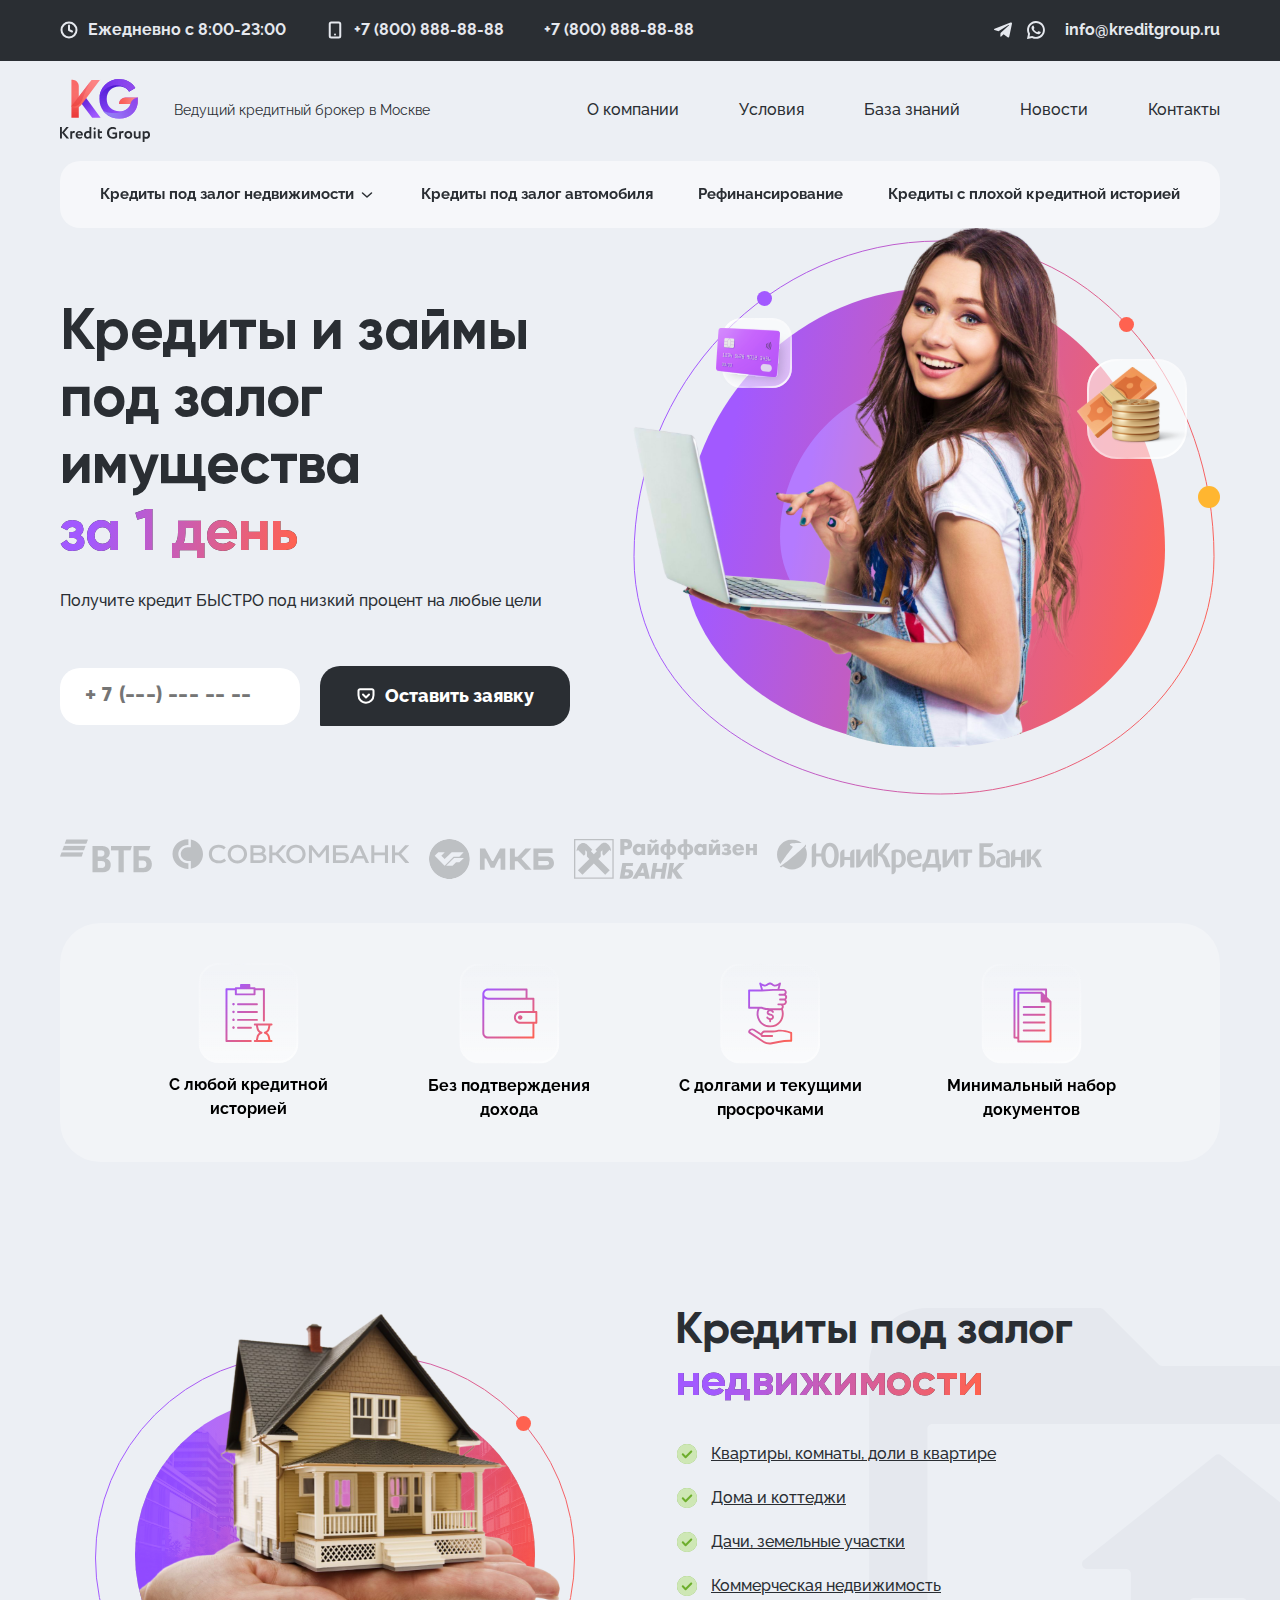
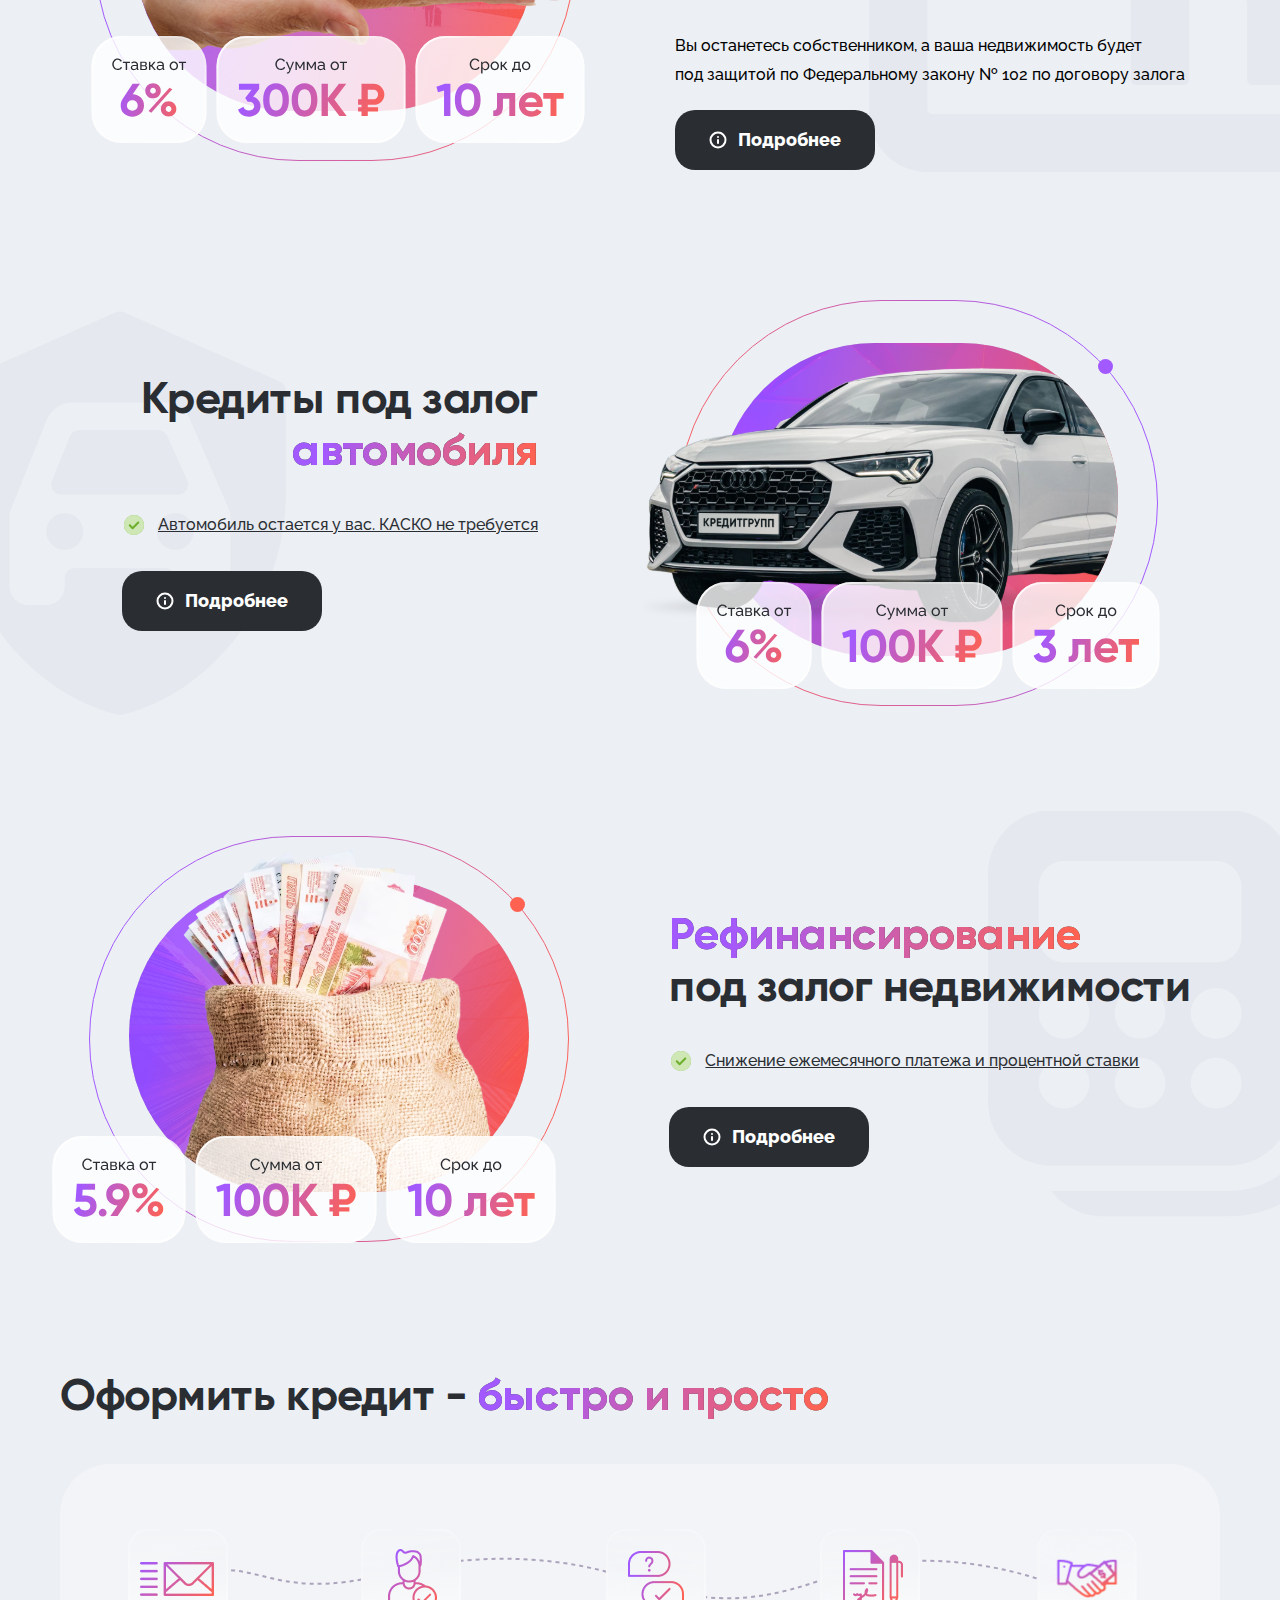
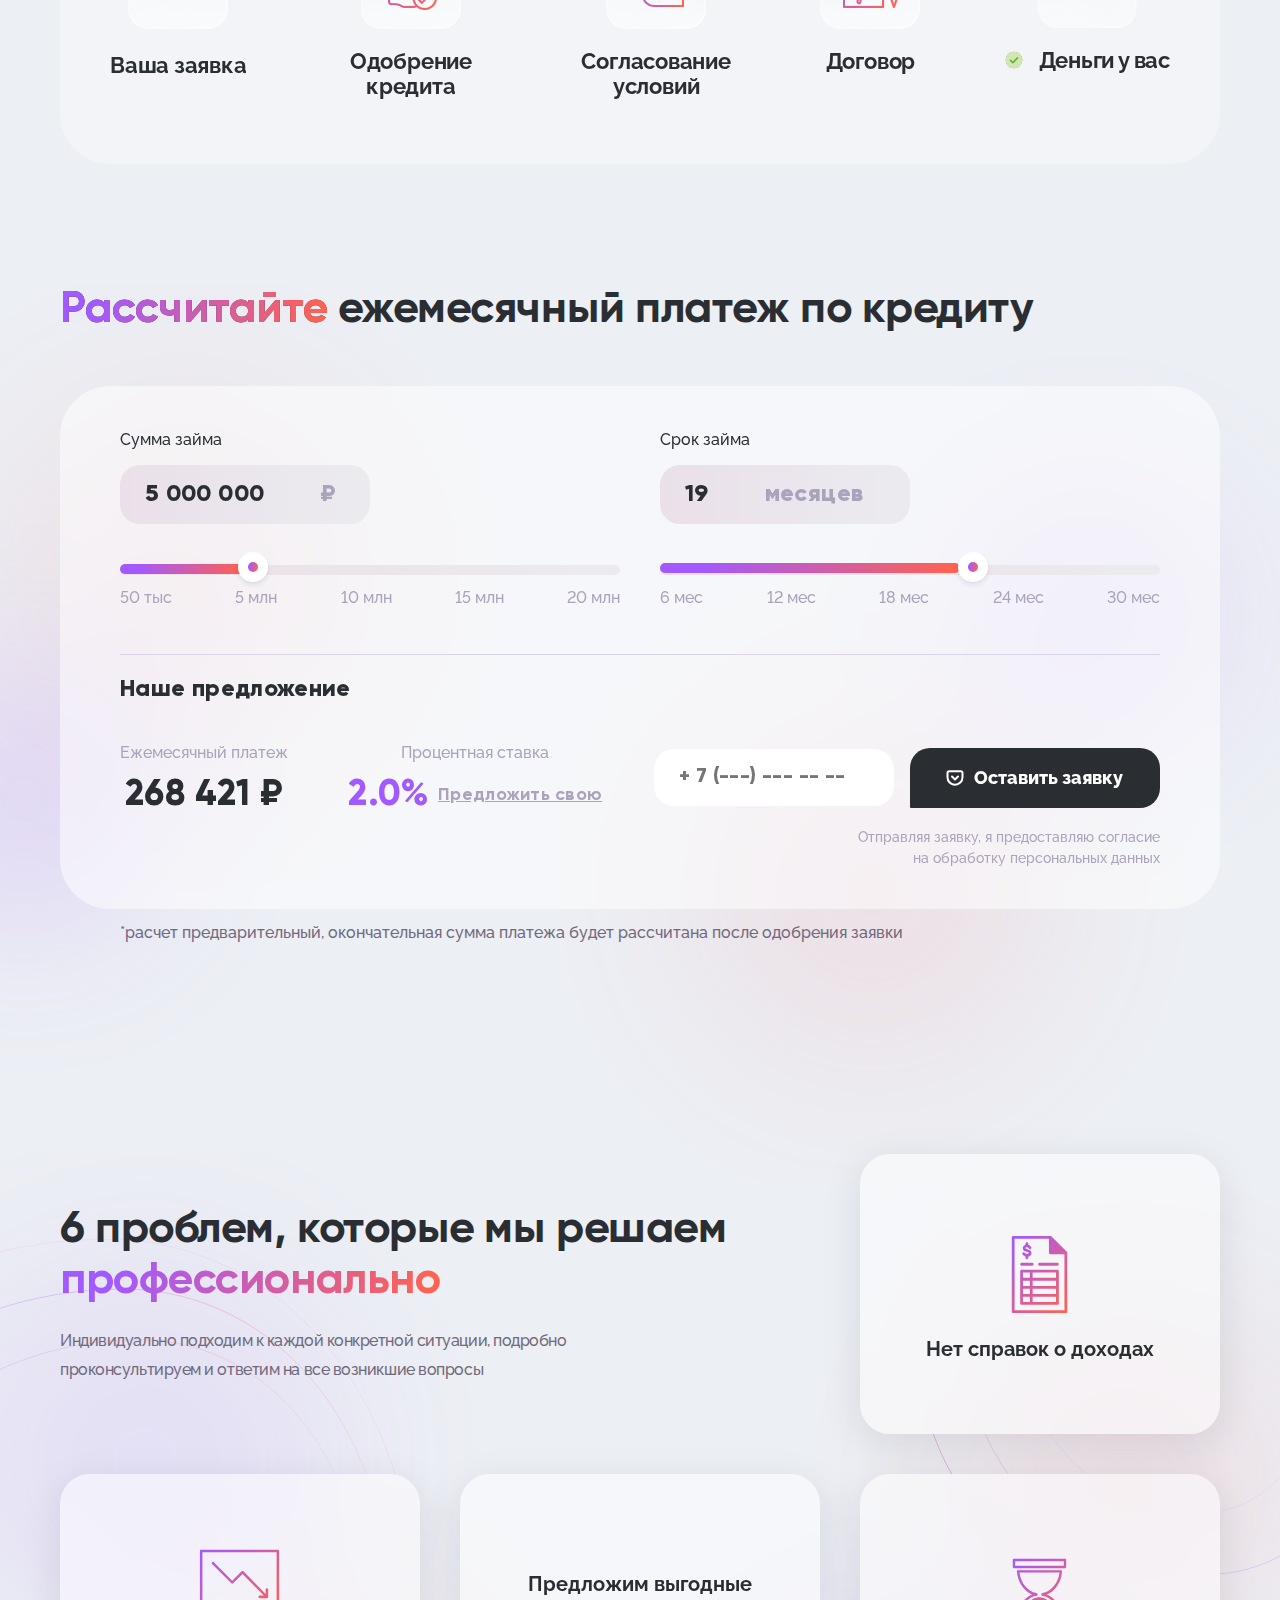
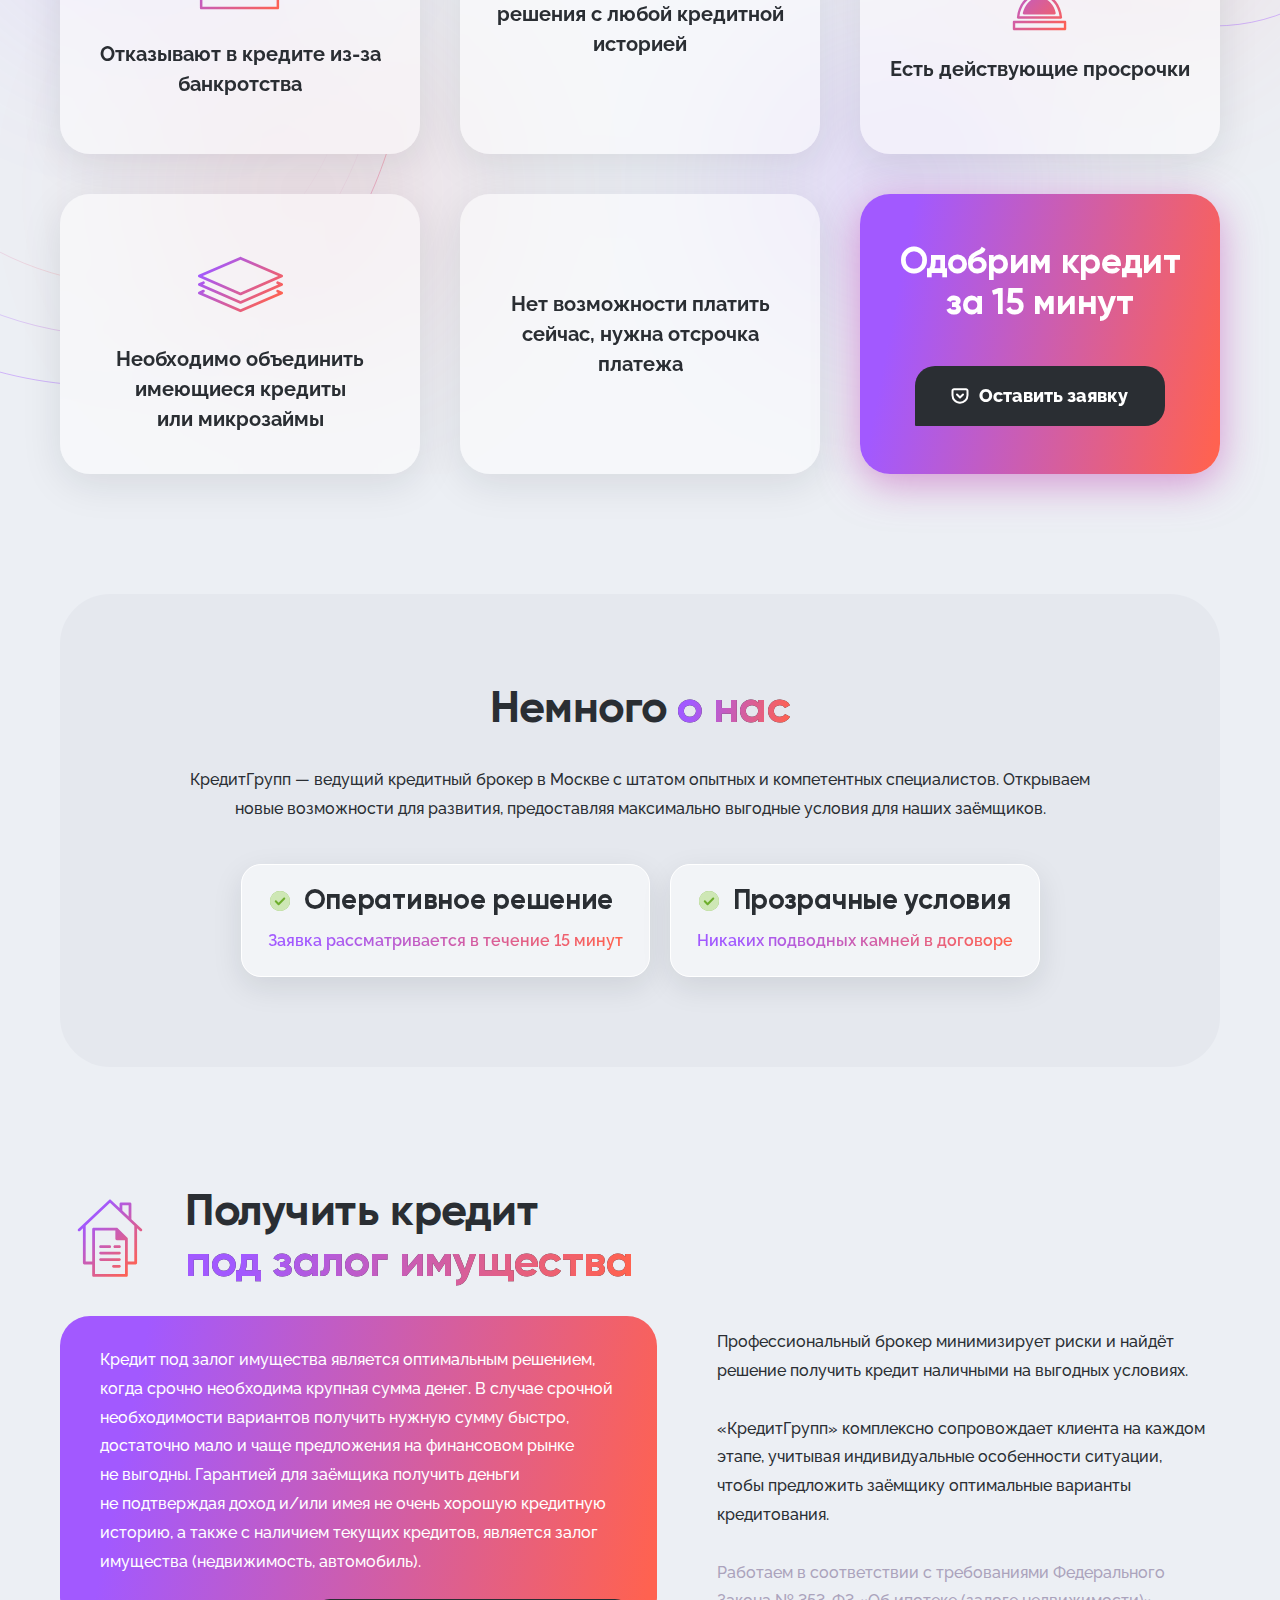
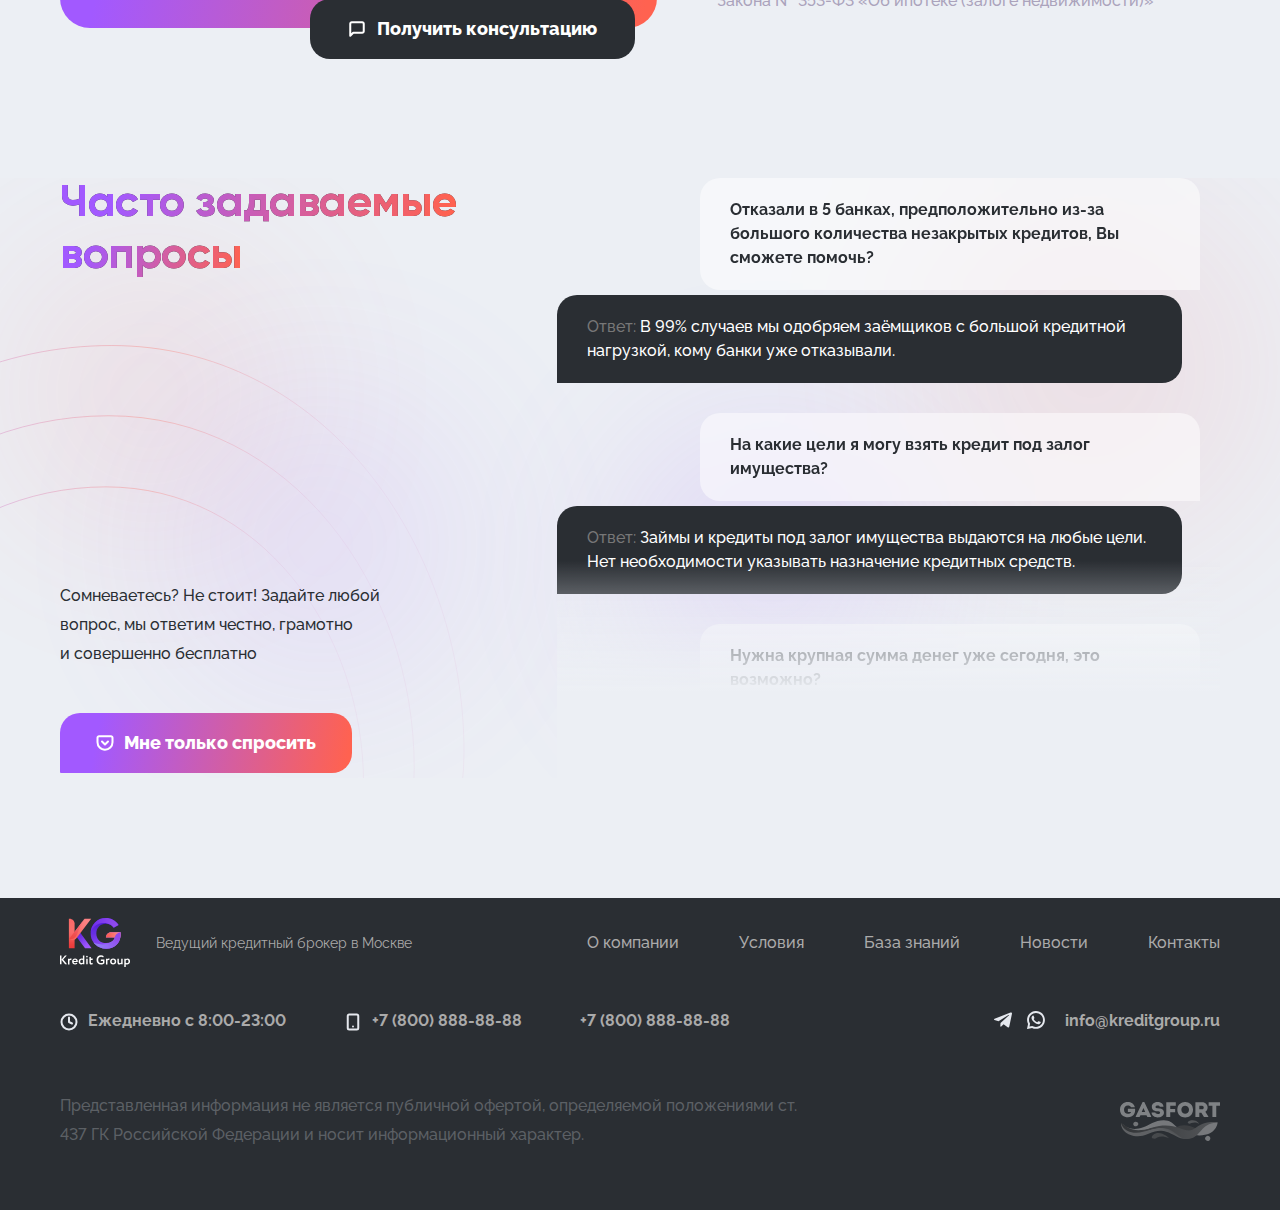
==== index.html @ b123ec19 "Initial commit" ====
<!DOCTYPE html>
<html lang="en">
  <head>
    <meta charset="UTF-8" />

    <meta name="viewport" content="width=device-width, initial-scale=1.0" />
    <link href="https://fonts.googleapis.com/css2?family=Manrope:wght@500&family=Raleway:ital,wght@0,300;0,400;0,500;0,600;0,700;0,800;0,900;1,200;1,300;1,400;1,500;1,600;1,700;1,800;1,900&display=swap" rel="stylesheet">

    <script
      src="https://maxcdn.bootstrapcdn.com/bootstrap/3.3.6/js/bootstrap.min.js"
      defer
    ></script>

    <script
      src="https://code.jquery.com/jquery-2.2.0.min.js"
      type="text/javascript"
      defer
    ></script>
    <script
      src="https://cdnjs.cloudflare.com/ajax/libs/slick-carousel/1.6.0/slick.js"
      defer
    ></script>
    <link rel="stylesheet" href="./css/slider_partners/slider_partners.css" />
    <script src="js/slider_partners.js" defer></script>
    <link rel="stylesheet" href="css/pop-up/pop-up.css" />
    <link rel="stylesheet" href="font/stylesheet.css" />
    <link rel="stylesheet" href="css/main.css" />
    <link rel="stylesheet" href="css/menu_mobile/menu.css" />
    <link rel="stylesheet" href="css/adaptiv.css" />

    <title>Title</title>
  </head>
  <body>
    <div class="popup">
      <div class="popup__content">
        <div class="popup__body">
          <img
            id="popup__close"
            class="popup__close"
            src="img/pop-up/tag-cross.svg"
            alt=""
          />

          <div class="popup_info">
            <div class="img-container">
              <img src="img/pop-up/manager.svg" alt="" />
            </div>
            <div class="title">
              <h1>Оставьте заявку</h1>
              <p>и наш специалист свяжется с вами</p>
            </div>
            <form action="">
              <input placeholder="Ваше имя" type="text" />
              <input placeholder="Номер телефона или E-mail" type="text" />
              <div class="btn-container confirm">
                <img src="../refinancing/img/request/pocket.svg" alt="" />
                <span>Оставить заявку</span>
              </div>
              <p>
                Отправляя заявку, я предоставляю согласие<br />
                на обработку персональных данных
              </p>
            </form>
          </div>
          <div class="popup_info confirm_popup hidden">
            <div class="img-container">
              <img src="img/pop-up/confirm2.svg" alt="" />
            </div>
            <div class="title">
              <h1>Спасибо за заявку</h1>
              <p>
                Наш специалист свяжется с вами<br />
                в ближайшее время
              </p>
            </div>
            <div id="popup__close2" class="btn-container">
              <span>На главную</span>
            </div>
          </div>
        </div>
      </div>
    </div>

    <div class="bg_sec_1">
      <header class="header">
        <div class="header_contacts">
          <div class="container">
            <div class="wrapper">
              <div class="info_left">
                <div class="item">
                  <img src="img/clock.svg" alt="" />
                  <span>Ежедневно с 8:00-23:00</span>
                </div>
                <div class="item">
                  <img src="img/smartphone.svg" alt="" />
                  <span>+7 (800) 888-88-88</span>
                </div>
                <div class="item">
                  <span>+7 (800) 888-88-88</span>
                </div>
              </div>
              <div class="info_right">
                <div class="links">
                  <img src="img/telegram_logo.svg" alt="" />
                  <img src="img/whatsapp_logo.svg" alt="" />
                </div>
                <span>info@kreditgroup.ru</span>
              </div>
            </div>
          </div>
        </div>
        <div class="main_menu">
          <div class="container">
            <div class="wrapper">
              <div class="info">
                <img src="img/kredit-group_logo.svg" alt="" />
                <span>Ведущий кредитный брокер в Москве</span>
              </div>
              <div class="links">
                <a href="" class="link">О компании</a>
                <a href="" class="link">Условия</a>
                <a href="" class="link">База знаний</a>
                <a href="" class="link">Новости</a>
                <a href="" class="link">Контакты</a>
              </div>
            </div>
          </div>
        </div>
        <div class="secondary_menu">
          <div class="container">
            <div class="wrapper">
              <div class="dropdown">
                <div class="wrapp_item">
                  <div onclick="Dropdown()" class="item dropbtn">
                    Кредиты под залог недвижимости
                  </div>
                  <img src="img/chevron-down.svg" alt="" />
                </div>
                <a href="#" class="item dropbtn"></a>
                <div id="myDropdown" class="dropdown-content drop">
                  <a href="" class="item">Кредиты под залог автомобиля</a>
                  <a href="" class="item">Рефинансирование</a>
                  <a href="" class="item"
                    >Кредиты с плохой кредитной историей</a
                  >
                  <a href="" class="item"
                    >Кредиты под залог земельного участка</a
                  >
                  <a href="" class="item">Кредиты под залог дома, коттеджа</a>
                  <a href="" class="item">Кредиты под залог дачи</a>
                  <a href="" class="item"
                    >Кредиты под залог коммерческой недвижемости</a
                  >
                </div>
              </div>
              <a href="" class="item">Кредиты под залог автомобиля</a>
              <a href="" class="item">Рефинансирование</a>
              <a href="" class="item">Кредиты с плохой кредитной историей</a>
            </div>
          </div>
        </div>
      </header>
      <div class="adaptiv_header">
        <div class="container">
          <div id="myNav" class="overlay">
            <div class="overlay-content">
              <div class="container">
                <div class="top">
                  <div class="wrapper">
                    <img src="img/logo_adaptiv_header.svg" alt="" />
                    <span>Ведущий кредитный брокер в Москве</span>
                  </div>
                  <img
                    onclick="closeNav()"
                    src="img/pop-up/tag-cross.svg"
                    alt=""
                  />
                </div>

                <div class="links">
                  <a href="#" class="link">О компании</a>
                  <a href="#" class="link">Условия</a>
                  <a href="#" class="link">База знаний</a>
                  <a href="#" class="link">Новости</a>
                  <a href="#" class="link">Контакты</a>
                </div>
                <div class="line"></div>
                <div class="secondary_menu">
                  <div class="container">
                    <div class="wrapper">
                      <div class="dropdown">
                        <div class="wrapp_item">
                          <div onclick="drop_adaptiv()" class="item dropbtn">
                            Кредиты под залог недвижимости
                          </div>
                          <img src="img/chevron-down.svg" alt="" />
                        </div>
                        <a href="#" class="item dropbtn"></a>
                        <div
                          id="myDropdown"
                          class="dropdown-content drop_adaptiv"
                        >
                          <a href="" class="item"
                            >Кредиты под залог автомобиля</a
                          >
                          <a href="" class="item">Рефинансирование</a>
                          <a href="" class="item"
                            >Кредиты с плохой кредитной историей</a
                          >
                          <a href="" class="item"
                            >Кредиты под залог земельного участка</a
                          >
                          <a href="" class="item"
                            >Кредиты под залог дома, коттеджа</a
                          >
                          <a href="" class="item">Кредиты под залог дачи</a>
                          <a href="" class="item"
                            >Кредиты под залог коммерческой недвижемости</a
                          >
                        </div>
                      </div>
                      <a href="" class="item">Кредиты под залог автомобиля</a>
                      <a href="" class="item">Рефинансирование</a>
                      <a href="" class="item"
                        >Кредиты с плохой кредитной историей</a
                      >
                    </div>
                  </div>
                </div>
                <div class="bottom">
                  <div class="item">
                    <img src="img/header_adaptiv/clock.svg" alt="" />
                    <span>Ежедневно с 8:00-23:00</span>
                  </div>
                  <div class="item">
                    <img src="img/header_adaptiv/smartphone.svg" alt="" />
                    <span>+7 (800) 888-88-88</span>
                  </div>
                  <div class="item item_phone">
                    <span>+7 (800) 888-88-88</span>
                  </div>
                  <div class="item">
                    <img src="img/header_adaptiv/telegram_logo.svg" alt="" />
                    <img src="img/header_adaptiv/whatsapp_logo.svg" alt="" />
                    <p>info@kreditgroup.ru</p>
                  </div>
                </div>
              </div>
            </div>
          </div>

          <div class="open_menu">
            <div class="wrapper">
              <img src="img/logo_adaptiv_header.svg" alt="" />
              <span>Ведущий кредитный брокер в Москве</span>
            </div>
            <img onclick="openNav()" src="img/header_adaptiv/menu.svg" alt="" />
          </div>
        </div>
      </div>
      <section class="section_1">
        <div class="container">
          <div class="wrapper">
            <div class="info">
              <h1 class="title">
                Кредиты и займы <br />
                под залог имущества <br />
                <span>за 1 день</span>
              </h1>
              <p>Получите кредит БЫСТРО под низкий процент на любые цели</p>
              <div class="form">
                <form action="">
                  <input
                    class="number_input phoneInput"
                    id="number_input"
                    placeholder="+ 7 (---) --- -- --"
                    type="text"
                  />
                </form>
                <div class="btn popup-trigger">
                  <img src="img/pocket.svg" alt="" />
                  <span>Оставить заявку</span>
                </div>
              </div>
            </div>
            <div class="img">
              <img src="img/image.svg" alt="" />
              <!--            <img src="img/caption.svg" alt="" class="caption" />-->
            </div>
          </div>
          <!--<div class="logos">
            <img src="img/icon_partner/1.png" alt="" />
            <img src="img/icon_partner/Sovcombank_logo.svg" alt="" />
            <img src="img/icon_partner/MKB_logo.svg" alt="" />
            <img src="img/icon_partner/Raiffeisen_Bank_logo.svg" alt="" />
            <img src="img/icon_partner/YuniCredit_logo.svg" alt="" />
          </div>-->
          <div class="slider_adaptiv_partners">
            <section class="customer-logos slider slider_adaptiv_partners">
              <div class="slide">
                <img src="img/icon_partner/1.png" alt="" />
              </div>
              <div class="slide">
                <img src="img/icon_partner/Sovcombank_logo.svg" alt="" />
              </div>
              <div class="slide">
                <img src="img/icon_partner/MKB_logo.svg" alt="" />
              </div>
              <div class="slide">
                <img src="img/icon_partner/Raiffeisen_Bank_logo.svg" alt="" />
              </div>
              <div class="slide">
                <img src="img/icon_partner/YuniCredit_logo.svg" alt="" />
              </div>
            </section>
          </div>

          <div class="benefits">
            <div class="item">
              <img src="img/history.svg" alt="" />
              <span>С любой кредитной историей</span>
            </div>
            <div class="item">
              <img src="img/wallet.svg" alt="" />
              <span>Без подтверждения дохода</span>
            </div>
            <div class="item">
              <img src="img/loan.svg" alt="" />
              <span>С долгами и текущими просрочками</span>
            </div>
            <div class="item">
              <img src="img/docs.svg" alt="" />
              <span>Минимальный набор документов</span>
            </div>
          </div>
        </div>
      </section>
    </div>
    <section class="section_2">
      <div class="container">
        <div class="item">
          <h2 class="sub_title sub_hidden">
            Кредиты под залог <br />
            <span>недвижимости</span>
          </h2>
          <img src="img/credit/image.svg" alt="" />
          <div class="info">
            <h2 class="sub_title">
              Кредиты под залог <br />
              <span>недвижимости</span>
            </h2>
            <div class="spisok">
              <div class="item_spisok">
                <img src="img/check.svg" alt="" />
                <span>Квартиры, комнаты, доли в квартире</span>
              </div>
              <div class="item_spisok">
                <img src="img/check.svg" alt="" />
                <span>Дома и коттеджи</span>
              </div>
              <div class="item_spisok">
                <img src="img/check.svg" alt="" />
                <span>Дачи, земельные участки</span>
              </div>
              <div class="item_spisok">
                <img src="img/check.svg" alt="" />
                <span>Коммерческая недвижимость</span>
              </div>
            </div>
            <p>
              Вы останетесь собственником, а ваша недвижимость будет <br />
              под защитой по Федеральному закону № 102 по договору залога
            </p>
            <div class="btn-default">
              <img src="img/info.svg" alt="" />
              <span>Подробнее</span>
            </div>
            <img
              class="benefits_cards"
              src="img/credit/benefits_cards.svg"
              alt=""
            />
          </div>
        </div>
        <div class="item item_right">
          <div class="info">
            <h2 class="sub_title ta-end">
              Кредиты под залог <br />
              <span>автомобиля</span>
            </h2>
            <div class="spisok">
              <div class="item_spisok">
                <img src="img/check.svg" alt="" />
                <span>Автомобиль остается у вас. КАСКО не требуется</span>
              </div>
            </div>
            <div class="btn-default">
              <img src="img/info.svg" alt="" />
              <span>Подробнее</span>
            </div>
            <img
              class="benefits_cards_1"
              src="img/credit/benefits_cards_1.svg"
              alt=""
            />
            <img class="mdi_shield-car" src="img/mdi_shield-car.svg" alt="" />
          </div>
          <img src="img/credit/image_1.svg" alt="" />
          <h2 class="sub_title sub_hidden ta-end">
            Кредиты под залог <br />
            <span>автомобиля</span>
          </h2>
        </div>
        <div class="item">
          <h2 class="sub_title sub_hidden">
            <span>Рефинансирование</span> <br />под залог недвижимости
          </h2>
          <img src="img/credit/image_2.svg" alt="" />
          <div class="info">
            <h2 class="sub_title">
              <span>Рефинансирование</span> <br />под залог недвижимости
            </h2>
            <div class="spisok">
              <div class="item_spisok">
                <img src="img/check.svg" alt="" />
                <span>Снижение ежемесячного платежа и процентной ставки</span>
              </div>
            </div>
            <div class="btn-default">
              <img src="img/info.svg" alt="" />
              <span>Подробнее</span>
            </div>
            <img
              class="benefits_1"
              src="img/credit/benefits_cards_2.svg"
              alt=""
            />
            <img
              class="folder_house_2"
              src="img/fluent_calculator-multiple-20-filled.svg"
              alt=""
            />
          </div>
        </div>
      </div>
    </section>
    <section class="section_3">
      <div class="container">
        <h2 class="sub_title">
          Оформить кредит -<span> быстро и просто</span>
        </h2>
        <div class="steps">
          <div class="item">
            <div class="img">
              <img src="img/steps/mail.png" alt="" />
            </div>
            <span>Ваша заявка</span>
          </div>
          <div class="item">
            <img src="img/steps/person.png" alt="" />
            <span>Одобрение кредита</span>
          </div>
          <div class="item">
            <img src="img/steps/confirm.png" alt="" />
            <span>Согласование условий</span>
          </div>
          <div class="item">
            <img src="img/steps/treaty.png" alt="" />
            <span>Договор</span>
          </div>
          <div class="item">
            <img src="img/steps/ok.png" alt="" />
            <div class="info">
              <img src="img/check.svg" alt="" />
              <span>Деньги у вас</span>
            </div>
          </div>
          <img class="line" src="img/Line%201.svg" />
        </div>
      </div>
    </section>
    <section class="section_4 mar_b">
      <div class="container">
        <h2 class="sub_title">
          <span>Рассчитайте</span> ежемесячный платеж по кредиту
        </h2>
        <div class="calculator">
          <div class="wrapper_items">
            <div class="item">
              <div class="summ">
                <span> Сумма займа </span>
                <div class="summ_box">
                  <span class="value_calck_price">5 000 000</span>
                  <p>₽</p>
                </div>
              </div>
              <div class="wrapper">

                  <input
                    onchange="inputPrice()"
                    list="range_list"
                    type="range"
                    min="0"
                    max="100"
                    value="25"
                    class="slider_2"
                  />
                  <div class="input-line"></div>

                <datalist id="range_list">
                  <option>50 тыс</option>
                  <option class="option_hide">5 млн</option>
                  <option class="option_hide">10 млн</option>
                  <option class="option_hide">15 млн</option>
                  <option>20 млн</option>
                </datalist>

                <div class="progress"></div>
              </div>
            </div>
            <div class="item">
              <div class="summ">
                <span> Срок займа </span>
                <div class="summ_box">
                  <span class="value_calk_srok">19</span>
                  <p>месяцев</p>
                </div>
              </div>
              <div class="wrapper_1">
                <input
                  onchange="inputSrok()"
                  list="range_list_1"
                  type="range"
                  min="0"
                  max="30"
                  value="19"
                  class="slider_1"
                />
                <div class="input-line"></div>
                <datalist id="range_list_1">
                  <option>6 мес</option>
                  <option class="option_hide">12 мес</option>
                  <option class="option_hide">18 мес</option>
                  <option class="option_hide">24 мес</option>
                  <option>30 мес</option>
                </datalist>
                <div class="progress_1"></div>
              </div>
            </div>
          </div>
          <div class="line"></div>
          <div class="predlojeniya">
            <h3>Наше предложение</h3>
            <div class="wrapper">
              <div class="info">
                <div class="item">
                  <span>Ежемесячный платеж</span>
                  <div class="price">268 421 ₽</div>
                </div>
                <div class="item">
                  <span>Процентная ставка</span>
                  <div class="proz">
                    <span contenteditable="true">2.0%</span>
                    <a href="">Предложить свою</a>
                  </div>
                </div>
              </div>
              <div class="item">
                <form action="">
                  <input
                    class="number_input phoneInput"
                    id="number_input"
                    placeholder="+ 7 (---) --- -- --"
                    type="text"
                  />
                </form>
                <div class="btn popup-trigger">
                  <img src="img/pocket.svg" alt="" />
                  <span>Оставить заявку</span>
                </div>
              </div>
            </div>

            <div class="soglasie">
              <div>
                Отправляя заявку, я предоставляю согласие на обработку
                персональных данных
              </div>
            </div>
          </div>
        </div>
        <div class="predvaritel">
          <span>
            *расчет предварительный, окончательная сумма платежа будет
            рассчитана после одобрения заявки
          </span>
        </div>
      </div>
    </section>
    <section class="fin-support margin_top">
      <div class="container">
        <div class="content">
          <div class="header">
            <h2 class="sub_title">
              6 проблем, которые мы решаем <br />
              <span>профессионально</span>
            </h2>
            <p>
              Индивидуально подходим к каждой конкретной ситуации, подробно
              проконсультируем и ответим на все возникшие вопросы
            </p>
          </div>
          <div class="item">
            <img src="./img/6_problems/salary2.svg" alt="" />
            <p>Нет справок о доходах</p>
          </div>
          <div class="item">
            <img src="./img/6_problems/bankrupt2.svg" alt="" />
            <p>Отказывают в кредите из-за банкротства</p>
          </div>
          <div class="item">
            <p>Предложим выгодные решения с любой кредитной историей</p>
          </div>
          <div class="item">
            <img src="./img/6_problems/time2.svg" alt="" />
            <p>Есть действующие просрочки</p>
          </div>
          <div class="item">
            <img src="./img/6_problems/layers2.svg" alt="" />
            <p>Необходимо объединить имеющиеся кредиты или микрозаймы</p>
          </div>
          <div class="item">
            <p>Нет возможности платить сейчас, нужна отсрочка платежа</p>
          </div>

          <div class="item last">
            <p>Одобрим кредит за 15 минут</p>
            <div class="btn">
              <img src="img/pocket.svg" alt="" />
              <span>Оставить заявку</span>
            </div>
          </div>
        </div>
      </div>
    </section>
    <section class="section_6">
      <div class="container">
        <div class="about_us">
          <h2 class="sub_title">Немного <span> о нас</span></h2>
          <div class="text">
            <p>
              КредитГрупп — ведущий кредитный брокер в Москве с штатом опытных
              и компетентных специалистов. Открываем новые возможности
              для развития, предоставляя максимально выгодные условия для наших
              заёмщиков.
            </p>
          </div>
          <div class="items">
            <div class="item">
              <div class="top">
                <img src="img/check.svg" alt="" />
                <span>Оперативное решение</span>
              </div>
              <p>Заявка рассматривается в течение 15 минут</p>
            </div>
            <div class="item">
              <div class="top">
                <img src="img/check.svg" alt="" />
                <span>Прозрачные условия</span>
              </div>
              <p>Никаких подводных камней в договоре</p>
            </div>
          </div>
        </div>
      </div>
    </section>
    <section class="section_7">
      <div class="container">
        <div class="item">
          <div class="top">
            <img src="img/mortgage2.svg" alt="" />
            <h2 class="sub_title">
              Получить кредит <br />
              <span> под залог имущества</span>
            </h2>
          </div>
          <div class="wrapper">
            <div class="left">
              <p>
                Кредит под залог имущества является оптимальным решением, когда
                срочно необходима крупная сумма денег. В случае срочной
                необходимости вариантов получить нужную сумму быстро, достаточно
                мало и чаще предложения на финансовом рынке не выгодны.
                Гарантией для заёмщика получить деньги не подтверждая доход
                и/или имея не очень хорошую кредитную историю, а также
                с наличием текущих кредитов, является залог имущества
                (недвижимость, автомобиль).
              </p>
              <div class="btn-default">
                <img src="img/message-square.svg" alt="" />
                <span>Получить консультацию</span>
              </div>
            </div>
            <div class="right">
              <p>
                Профессиональный брокер минимизирует риски и найдёт решение
                получить кредит наличными на выгодных условиях.
                <br />
                <br />
                «КредитГрупп» комплексно сопровождает клиента на каждом этапе,
                учитывая индивидуальные особенности ситуации, чтобы предложить
                заёмщику оптимальные варианты кредитования.
                <br />
                <br />
                <span>
                  Работаем в соответствии с требованиями Федерального Закона
                  № 353-Ф3 «Об ипотеке (залоге недвижимости)»
                </span>
              </p>
            </div>
          </div>
        </div>
      </div>
    </section>
    <section class="section_8">
      <div class="container">
        <div class="item">
          <div class="left">
            <h2 class="sub_title">
              <span>Часто задаваемые</span>
              <br />
              <span>вопросы</span>
            </h2>
            <p>
              Сомневаетесь? Не стоит! Задайте любой вопрос, мы ответим честно,
              грамотно и совершенно бесплатно
            </p>
            <div class="btn">
              <img src="img/pocket.svg" alt="" />
              <span>Мне только спросить</span>
            </div>
          </div>
          <div class="right">
            <div class="shadow"></div>

            <div class="messages">
              <div class="wrapper">
                <p class="you">
                  Отказали в 5 банках, предположительно из-за большого
                  количества незакрытых кредитов, Вы сможете помочь?
                </p>
                <p class="me">
                  <span>Ответ:</span> В 99% случаев мы одобряем заёмщиков
                  с большой кредитной нагрузкой, кому банки уже отказывали.
                </p>
              </div>
              <div class="wrapper">
                <p class="you">
                  На какие цели я могу взять кредит под залог имущества?
                </p>
                <p class="me">
                  <span>Ответ:</span> Займы и кредиты под залог имущества
                  выдаются на любые цели. Нет необходимости указывать назначение
                  кредитных средств.
                </p>
              </div>
              <div class="wrapper">
                <p class="you">
                  Нужна крупная сумма денег уже сегодня, это возможно?
                </p>
                <p class="me">
                  <span>Ответ:</span> Если оставить заявку на нашем сайте, в
                  течении 15 минут Вы уже получите одобрение, оформление
                  договора и выдача наличных средств возможна в течении одного
                  рабочего дня.
                </p>
              </div>
              <div class="wrapper">
                <p class="you">
                  Нужна крупная сумма денег уже сегодня, это возможно?
                </p>
                <p class="me">
                  <span>Ответ:</span> Если оставить заявку на нашем сайте, в
                  течении 15 минут Вы уже получите одобрение, оформление
                  договора и выдача наличных средств возможна в течении одного
                  рабочего дня.
                </p>
              </div>
            </div>
          </div>
        </div>
      </div>
    </section>
    <section class="section_message_mobile">
      <div class="container">
        <h2 class="sub_title">
          <span>Часто задаваемые вопросы</span>
        </h2>
        <div class="slideshow-container">
          <div class="mySlides fade">
            <div class="item">
              <div class="item_me">
                <span
                  >Отказали в 5 банках, предположительно из-за большого
                  количества незакрытых кредитов, Вы сможете помочь?</span
                >
              </div>
              <div class="item_you">
                <span>
                  <p>Ответ:</p>
                  В 99% случаев мы одобряем заёмщиков с большой кредитной
                  нагрузкой, кому банки уже отказывали.
                </span>
              </div>
            </div>
          </div>

          <div class="mySlides fade">
            <div class="item">
              <div class="item_me">
                <span
                  >Отказали в 5 банках, предположительно из-за большого
                  количества незакрытых кредитов, Вы сможете помочь?</span
                >
              </div>
              <div class="item_you">
                <span>
                  <p>Ответ:</p>
                  В 99% случаев мы одобряем заёмщиков с большой кредитной
                  нагрузкой, кому банки уже отказывали.
                </span>
              </div>
            </div>
          </div>

          <div class="mySlides fade">
            <div class="item">
              <div class="item_me">
                <span
                  >Отказали в 5 банках, предположительно из-за большого
                  количества незакрытых кредитов, Вы сможете помочь?</span
                >
              </div>
              <div class="item_you">
                <span>
                  <p>Ответ:</p>
                  В 99% случаев мы одобряем заёмщиков с большой кредитной
                  нагрузкой, кому банки уже отказывали.
                </span>
              </div>
            </div>
          </div>
          <div class="mySlides fade">
            <div class="item">
              <div class="item_me">
                <span
                  >Отказали в 5 банках, предположительно из-за большого
                  количества незакрытых кредитов, Вы сможете помочь?</span
                >
              </div>
              <div class="item_you">
                <span>
                  <p>Ответ:</p>
                  В 99% случаев мы одобряем заёмщиков с большой кредитной
                  нагрузкой, кому банки уже отказывали.
                </span>
              </div>
            </div>
          </div>

          <!-- Вперед и назад кнопки -->
        </div>
        <br />

        <!-- Точки/круги -->
        <div style="text-align: center" class="wrapper_dots_btn">
          <a class="prev" onclick="plusSlides(-1)">
            <span>&#10094;</span>
          </a>
          <div style="text-align: center">
            <span class="dot_slide_2" onclick="currentSlide(1)"></span>
            <span class="dot_slide_2" onclick="currentSlide(2)"></span>
            <span class="dot_slide_2" onclick="currentSlide(3)"></span>
            <span class="dot_slide_2" onclick="currentSlide(4)"></span>
          </div>
          <a class="next" onclick="plusSlides(1)"> <span> &#10095; </span></a>
        </div>
      </div>
    </section>

    <footer class="footer">
      <div class="container">
        <div class="item">
          <div class="top">
            <div class="logo_footer">
              <img src="img/footer_logo.svg" alt="" />
              <span>Ведущий кредитный брокер в Москве</span>
            </div>
            <div class="links">
              <a href="" class="link">О компании</a>
              <a href="" class="link">Условия</a>
              <a href="" class="link">База знаний</a>
              <a href="" class="link">Новости</a>
              <a href="" class="link">Контакты</a>
            </div>
          </div>
          <div class="middle">
            <div class="wrapper">
              <div class="info_left">
                <div class="item">
                  <img src="./img/clock.svg" alt="" />
                  <span>Ежедневно с 8:00-23:00</span>
                </div>
                <div class="item">
                  <img src="img/smartphone.svg" alt="" />
                  <span>+7 (800) 888-88-88</span>
                </div>
                <div class="item item_phone">
                  <span>+7 (800) 888-88-88</span>
                </div>
              </div>
              <div class="info_right">
                <div class="links">
                  <a href="">
                    <img src="img/telegram_logo.svg" alt="" />
                  </a>
                  <a href="">
                    <img src="img/whatsapp_logo.svg" alt="" />
                  </a>
                </div>
                <span>info@kreditgroup.ru</span>
              </div>
            </div>
          </div>
          <div class="bottom">
            <span
              >Представленная информация не является публичной офертой,
              определяемой положениями ст. 437 ГК Российской Федерации и носит
              информационный характер.</span
            >
            <img src="img/gasfort_logo.svg" alt="" />
          </div>
        </div>
      </div>
    </footer>
    <script
      src="https://cdnjs.cloudflare.com/ajax/libs/jquery/3.6.2/jquery.min.js"
      integrity="sha512-tWHlutFnuG0C6nQRlpvrEhE4QpkG1nn2MOUMWmUeRePl4e3Aki0VB6W1v3oLjFtd0hVOtRQ9PHpSfN6u6/QXkQ=="
      crossorigin="anonymous"
      referrerpolicy="no-referrer"
    ></script>
    <script src="./js/dropdown.js"></script>
    <script src="./js/calk.js"></script>
    <script src="./js/pop-up.js"></script>
    <script src="./js/slider.js"></script>
    <script src="./js/inputmask.js"></script>
    <script src="./js/number_input.js"></script>
    <script src="./js/menu.js"></script>
    <script src="./js/drop.js"></script>
    <script src="./js/phoneMaskScript.js"></script>
  </body>
</html>
---- css/slider_partners/slider_partners.css ----
.slider_adaptiv_partners{
    margin-top: 40px;
    margin-bottom: 40px;
}


.slick-slide {
    margin: 0px 20px;
}

.slick-slide img {
    width: 100%;
}

.slick-slider
{
    position: relative;
    display: block;
    box-sizing: border-box;
    -webkit-user-select: none;
    -moz-user-select: none;
    -ms-user-select: none;
    user-select: none;
    -webkit-touch-callout: none;
    -khtml-user-select: none;
    -ms-touch-action: pan-y;
    touch-action: pan-y;
    -webkit-tap-highlight-color: transparent;
}

.slick-list
{
    position: relative;
    display: block;
    overflow: hidden;
    margin: 0;
    padding: 0;
}
.slick-list:focus
{
    outline: none;
}
.slick-list.dragging
{
    cursor: pointer;
    cursor: hand;
}

.slick-slider .slick-track,
.slick-slider .slick-list
{
    -webkit-transform: translate3d(0, 0, 0);
    -moz-transform: translate3d(0, 0, 0);
    -ms-transform: translate3d(0, 0, 0);
    -o-transform: translate3d(0, 0, 0);
    transform: translate3d(0, 0, 0);
}

.slick-track
{
    position: relative;
    top: 0;
    left: 0;
    display: block;
}
.slick-track:before,
.slick-track:after
{
    display: table;
    content: '';
}
.slick-track:after
{
    clear: both;
}
.slick-loading .slick-track
{
    visibility: hidden;
}

.slick-slide
{
    display: none;
    float: left;
    height: 100%;
    min-height: 1px;
}
[dir='rtl'] .slick-slide
{
    float: right;
}
.slick-slide img
{
    display: block;
}
.slick-slide.slick-loading img
{
    display: none;
}
.slick-slide.dragging img
{
    pointer-events: none;
}
.slick-initialized .slick-slide
{
    display: block;
}
.slick-loading .slick-slide
{
    visibility: hidden;
}
.slick-vertical .slick-slide
{
    display: block;
    height: auto;
    border: 1px solid transparent;
}
.slick-arrow.slick-hidden {
    display: none;
}
.slide img{
    opacity: 0.3;
}
.slider_adaptiv_partners .slide img{

}
.slick-track{
    display: flex;
    align-items: center;
}
.customer-logos{
    display: flex;
    gap: 20px;
}
.slider_adaptiv_partners .slide{
    display: block;
}
---- css/pop-up/pop-up.css ----
.pop-up_wrapper {
  height: 100%;
  width: 100%;
}

.popup {
  position: fixed;
  inset: 0;
  z-index: 2000;
  width: 100%;
  height: 100%;
  padding: 30px 15px;
  color: #000;
  visibility: hidden;
  transition: visibility 0.8s ease 0s;
}

.popup::before {
  content: "";
  position: fixed;
  inset: 0;
  width: 100%;
  height: 100%;
  background-color: rgba(0, 0, 0, 0.9);
  opacity: 0;
  transition: opacity 0.8s ease 0s;
  box-shadow: 0px 4px 4px rgba(0, 0, 0, 0.25);
  -webkit-backdrop-filter: blur(10px);
          backdrop-filter: blur(10px);
}

.popup__content {
  display: flex;
  flex-direction: column;
  align-items: center;
  justify-content: center;
  flex: 1 1 auto;
  min-height: 100%;
  margin: 0 auto;
}

.popup__body {
  height: 100%;
  border-radius: 5px;
  transform: scale(0);
  transition: all 0.3s ease 0s;
}

.popup__close {
  position: absolute;
  top: 6px;
  right: 10px;
  z-index: 30;
  border: none;
  cursor: pointer;
}

.popup_info {
  display: flex;
  flex-direction: column;
  align-items: center;
  justify-content: center;
  padding: 30px 90px;
  background: #ffffff;
  border-radius: 30px;
  gap: 10px;
  height: 490px;
}
.popup_info p {
  font-family: "Raleway", sans-serif;
  font-weight: 500;
  font-size: 12px;
  line-height: 18px;
  text-align: center;
  color: #aba3bc;
}
.popup_info .img-container img {
  width: 100px;
  height: 100px;
}
.popup_info .title {
  font-family: "Raleway", sans-serif;
  text-align: center;
}
.popup_info .title h1 {
  font-weight: 700;
  font-size: 24px;
  line-height: 31px;
  margin-bottom: 10px;
}
.popup_info .title p {
  font-weight: 500;
  font-size: 14px;
  line-height: 18px;
}
.popup_info form {
  display: flex;
  flex-direction: column;
  gap: 10px;
}
.popup_info form input {
  width: 100%;
  font-family: "Raleway", sans-serif;
  font-weight: 500;
  font-size: 16px;
  line-height: 21px;
  padding: 20px;
  background: #f2eff9;
  border-radius: 20px;
}
.popup_info form .btn-container {
  display: flex;
  gap: 10px;
  align-items: center;
  justify-content: center;
  background: #2a2e33;
  border-radius: 20px 20px 20px 1px;
  padding: 20px 35px;
  cursor: pointer;
  transition: 0.3s;
}
.popup_info form .btn-container:hover {
  background: linear-gradient(100.92deg, #a259ff 13.57%, #ff6250 97.65%);
  border-radius: 20px;
}
.popup_info form .btn-container:active {
  border-radius: 20px;
}
.popup_info form .btn-container img {
  max-width: 15px;
  max-height: 15px;
  pointer-events: none;
}
.popup_info form .btn-container span {
  font-family: "Gilroy", sans-serif;
  font-weight: 800;
  font-size: 18px;
  line-height: 22px;
  letter-spacing: 0.015em;
  font-feature-settings: "pnum" on, "lnum" on;
  color: #ffffff;
  pointer-events: none;
}

.confirm_popup .title {
  margin-bottom: 30px;
}
.confirm_popup .btn-container {
  display: flex;
  gap: 10px;
  align-items: center;
  justify-content: center;
  background: #2a2e33;
  border-radius: 20px 20px 20px 1px;
  padding: 20px 35px;
  cursor: pointer;
  transition: 0.3s;
}
.confirm_popup .btn-container:hover {
  background: linear-gradient(100.92deg, #a259ff 13.57%, #ff6250 97.65%);
  border-radius: 20px;
}
.confirm_popup .btn-container:active {
  border-radius: 20px;
}
.confirm_popup .btn-container img {
  max-width: 15px;
  max-height: 15px;
  pointer-events: none;
}
.confirm_popup .btn-container span {
  font-family: "Gilroy", sans-serif;
  font-weight: 800;
  font-size: 18px;
  line-height: 22px;
  letter-spacing: 0.015em;
  font-feature-settings: "pnum" on, "lnum" on;
  color: #ffffff;
  pointer-events: none;
}

.hidden {
  display: none;
}

.popup.show {
  visibility: visible;
  overflow: auto;
}

.popup.show::before {
  opacity: 1;
}

.popup.show .popup__body {
  transform: scale(1);
  transition: all 0.3s ease 0.2s;
} 
@media screen and (max-width: 550px) {
  .popup_info {
    padding: 30px 20px;
    border-radius: 20px;
  }
  .confirm_popup {
    width: 300px;
  }
}/*# sourceMappingURL=pop-up.css.map */
---- font/stylesheet.css ----
@font-face {
    font-family: 'Gilroy';
    src: url('Gilroy-Regular.eot');
    src: local('Gilroy Regular'), local('Gilroy-Regular'),
        url('Gilroy-Regular.eot?#iefix') format('embedded-opentype'),
        url('Gilroy-Regular.woff2') format('woff2'),
        url('Gilroy-Regular.woff') format('woff'),
        url('Gilroy-Regular.ttf') format('truetype');
    font-weight: normal;
    font-style: normal;
}

@font-face {
    font-family: 'Gilroy';
    src: url('Gilroy-ExtraboldItalic.eot');
    src: local('Gilroy Extrabold Italic'), local('Gilroy-ExtraboldItalic'),
        url('Gilroy-ExtraboldItalic.eot?#iefix') format('embedded-opentype'),
        url('Gilroy-ExtraboldItalic.woff2') format('woff2'),
        url('Gilroy-ExtraboldItalic.woff') format('woff'),
        url('Gilroy-ExtraboldItalic.ttf') format('truetype');
    font-weight: 800;
    font-style: italic;
}

@font-face {
    font-family: 'Gilroy';
    src: url('Gilroy-Bold.eot');
    src: local('Gilroy Bold'), local('Gilroy-Bold'),
        url('Gilroy-Bold.eot?#iefix') format('embedded-opentype'),
        url('Gilroy-Bold.woff2') format('woff2'),
        url('Gilroy-Bold.woff') format('woff'),
        url('Gilroy-Bold.ttf') format('truetype');
    font-weight: bold;
    font-style: normal;
}

@font-face {
    font-family: 'Gilroy';
    src: url('Gilroy-Black.eot');
    src: local('Gilroy Black'), local('Gilroy-Black'),
        url('Gilroy-Black.eot?#iefix') format('embedded-opentype'),
        url('Gilroy-Black.woff2') format('woff2'),
        url('Gilroy-Black.woff') format('woff'),
        url('Gilroy-Black.ttf') format('truetype');
    font-weight: 900;
    font-style: normal;
}

@font-face {
    font-family: 'Gilroy';
    src: url('Gilroy-Light.eot');
    src: local('Gilroy Light'), local('Gilroy-Light'),
        url('Gilroy-Light.eot?#iefix') format('embedded-opentype'),
        url('Gilroy-Light.woff2') format('woff2'),
        url('Gilroy-Light.woff') format('woff'),
        url('Gilroy-Light.ttf') format('truetype');
    font-weight: 300;
    font-style: normal;
}

@font-face {
    font-family: 'Gilroy';
    src: url('Gilroy-Semibold.eot');
    src: local('Gilroy Semibold'), local('Gilroy-Semibold'),
        url('Gilroy-Semibold.eot?#iefix') format('embedded-opentype'),
        url('Gilroy-Semibold.woff2') format('woff2'),
        url('Gilroy-Semibold.woff') format('woff'),
        url('Gilroy-Semibold.ttf') format('truetype');
    font-weight: 600;
    font-style: normal;
}

@font-face {
    font-family: 'Gilroy';
    src: url('Gilroy-Medium.eot');
    src: local('Gilroy Medium'), local('Gilroy-Medium'),
        url('Gilroy-Medium.eot?#iefix') format('embedded-opentype'),
        url('Gilroy-Medium.woff2') format('woff2'),
        url('Gilroy-Medium.woff') format('woff'),
        url('Gilroy-Medium.ttf') format('truetype');
    font-weight: 500;
    font-style: normal;
}

@font-face {
    font-family: 'Gilroy';
    src: url('Gilroy-MediumItalic.eot');
    src: local('Gilroy Medium Italic'), local('Gilroy-MediumItalic'),
        url('Gilroy-MediumItalic.eot?#iefix') format('embedded-opentype'),
        url('Gilroy-MediumItalic.woff2') format('woff2'),
        url('Gilroy-MediumItalic.woff') format('woff'),
        url('Gilroy-MediumItalic.ttf') format('truetype');
    font-weight: 500;
    font-style: italic;
}

@font-face {
    font-family: 'Gilroy';
    src: url('Gilroy-BlackItalic.eot');
    src: local('Gilroy Black Italic'), local('Gilroy-BlackItalic'),
        url('Gilroy-BlackItalic.eot?#iefix') format('embedded-opentype'),
        url('Gilroy-BlackItalic.woff2') format('woff2'),
        url('Gilroy-BlackItalic.woff') format('woff'),
        url('Gilroy-BlackItalic.ttf') format('truetype');
    font-weight: 900;
    font-style: italic;
}

@font-face {
    font-family: 'Gilroy';
    src: url('Gilroy-UltraLight.eot');
    src: local('Gilroy UltraLight'), local('Gilroy-UltraLight'),
        url('Gilroy-UltraLight.eot?#iefix') format('embedded-opentype'),
        url('Gilroy-UltraLight.woff2') format('woff2'),
        url('Gilroy-UltraLight.woff') format('woff'),
        url('Gilroy-UltraLight.ttf') format('truetype');
    font-weight: 200;
    font-style: normal;
}

@font-face {
    font-family: 'Gilroy';
    src: url('Gilroy-RegularItalic.eot');
    src: local('Gilroy Regular Italic'), local('Gilroy-RegularItalic'),
        url('Gilroy-RegularItalic.eot?#iefix') format('embedded-opentype'),
        url('Gilroy-RegularItalic.woff2') format('woff2'),
        url('Gilroy-RegularItalic.woff') format('woff'),
        url('Gilroy-RegularItalic.ttf') format('truetype');
    font-weight: normal;
    font-style: italic;
}

@font-face {
    font-family: 'Gilroy';
    src: url('Gilroy-SemiboldItalic.eot');
    src: local('Gilroy Semibold Italic'), local('Gilroy-SemiboldItalic'),
        url('Gilroy-SemiboldItalic.eot?#iefix') format('embedded-opentype'),
        url('Gilroy-SemiboldItalic.woff2') format('woff2'),
        url('Gilroy-SemiboldItalic.woff') format('woff'),
        url('Gilroy-SemiboldItalic.ttf') format('truetype');
    font-weight: 600;
    font-style: italic;
}

@font-face {
    font-family: 'Gilroy';
    src: url('Gilroy-HeavyItalic.eot');
    src: local('Gilroy Heavy Italic'), local('Gilroy-HeavyItalic'),
        url('Gilroy-HeavyItalic.eot?#iefix') format('embedded-opentype'),
        url('Gilroy-HeavyItalic.woff2') format('woff2'),
        url('Gilroy-HeavyItalic.woff') format('woff'),
        url('Gilroy-HeavyItalic.ttf') format('truetype');
    font-weight: 900;
    font-style: italic;
}

@font-face {
    font-family: 'Gilroy';
    src: url('Gilroy-Extrabold.eot');
    src: local('Gilroy Extrabold'), local('Gilroy-Extrabold'),
        url('Gilroy-Extrabold.eot?#iefix') format('embedded-opentype'),
        url('Gilroy-Extrabold.woff2') format('woff2'),
        url('Gilroy-Extrabold.woff') format('woff'),
        url('Gilroy-Extrabold.ttf') format('truetype');
    font-weight: 800;
    font-style: normal;
}

@font-face {
    font-family: 'Gilroy';
    src: url('Gilroy-BoldItalic.eot');
    src: local('Gilroy Bold Italic'), local('Gilroy-BoldItalic'),
        url('Gilroy-BoldItalic.eot?#iefix') format('embedded-opentype'),
        url('Gilroy-BoldItalic.woff2') format('woff2'),
        url('Gilroy-BoldItalic.woff') format('woff'),
        url('Gilroy-BoldItalic.ttf') format('truetype');
    font-weight: bold;
    font-style: italic;
}

@font-face {
    font-family: 'Gilroy';
    src: url('Gilroy-UltraLightItalic.eot');
    src: local('Gilroy UltraLight Italic'), local('Gilroy-UltraLightItalic'),
        url('Gilroy-UltraLightItalic.eot?#iefix') format('embedded-opentype'),
        url('Gilroy-UltraLightItalic.woff2') format('woff2'),
        url('Gilroy-UltraLightItalic.woff') format('woff'),
        url('Gilroy-UltraLightItalic.ttf') format('truetype');
    font-weight: 200;
    font-style: italic;
}

@font-face {
    font-family: 'Gilroy';
    src: url('Gilroy-LightItalic.eot');
    src: local('Gilroy Light Italic'), local('Gilroy-LightItalic'),
        url('Gilroy-LightItalic.eot?#iefix') format('embedded-opentype'),
        url('Gilroy-LightItalic.woff2') format('woff2'),
        url('Gilroy-LightItalic.woff') format('woff'),
        url('Gilroy-LightItalic.ttf') format('truetype');
    font-weight: 300;
    font-style: italic;
}

@font-face {
    font-family: 'Gilroy';
    src: url('Gilroy-Heavy.eot');
    src: local('Gilroy Heavy'), local('Gilroy-Heavy'),
        url('Gilroy-Heavy.eot?#iefix') format('embedded-opentype'),
        url('Gilroy-Heavy.woff2') format('woff2'),
        url('Gilroy-Heavy.woff') format('woff'),
        url('Gilroy-Heavy.ttf') format('truetype');
    font-weight: 900;
    font-style: normal;
}

@font-face {
    font-family: 'Gilroy';
    src: url('Gilroy-Thin.eot');
    src: local('Gilroy Thin'), local('Gilroy-Thin'),
        url('Gilroy-Thin.eot?#iefix') format('embedded-opentype'),
        url('Gilroy-Thin.woff2') format('woff2'),
        url('Gilroy-Thin.woff') format('woff'),
        url('Gilroy-Thin.ttf') format('truetype');
    font-weight: 100;
    font-style: normal;
}

@font-face {
    font-family: 'Gilroy';
    src: url('Gilroy-ThinItalic.eot');
    src: local('Gilroy Thin Italic'), local('Gilroy-ThinItalic'),
        url('Gilroy-ThinItalic.eot?#iefix') format('embedded-opentype'),
        url('Gilroy-ThinItalic.woff2') format('woff2'),
        url('Gilroy-ThinItalic.woff') format('woff'),
        url('Gilroy-ThinItalic.ttf') format('truetype');
    font-weight: 100;
    font-style: italic;
}
---- css/main.css ----
@charset "UTF-8";
* {
  margin: 0;
  padding: 0;
  box-sizing: border-box;
}

.bg_sec_1 {
  background-image: url("../img/bg/bg_sec_1.svg");
  background-size: cover;
}

input {
  outline: none;
  border: none;
}

body {
  background: #eceff4;
  overflow-x: hidden;
}

datalist {
  width: 160px;
  display: flex;
  justify-content: space-between;
}

.range-style {
  background: red;
}

#tickmarks option {
  display: inline;
  width: 10px;
  font-size: 12px;
}

.container {
  max-width: 1160px;
  margin: 0 auto;
}

.input {
  padding: 14px 25px 14px 25px;
  background: linear-gradient(86.42deg, #ffffff 0%, #f6f3ff 100%);
  border-radius: 20px;
  display: flex;
  align-items: center;
  gap: 10px;
}
.input span {
  font-family: "Gilroy";
  color: #2a2e33;
  font-style: normal;
  font-weight: 800;
  font-size: 18px;
  line-height: 180%;
}
.input input {
  font-family: "Gilroy";
  border: none;
  outline: none;
  background: transparent;
}
.input input::placeholder {
  font-family: "Gilroy";
  font-style: normal;
  font-weight: 800;
  font-size: 24px;
  line-height: 29px;
}

.btn {
  width: 250px;
  display: flex;
  align-items: center;
  gap: 10px;
  padding: 19px 35px 19px 36px;
  background: #2a2e33;
  border-radius: 20px 20px 20px 1px;
  cursor: pointer;
}
.btn:hover {
  background: linear-gradient(100.92deg, #a259ff 13.57%, #ff6250 97.65%);
}
.btn span {
  font-family: "Raleway";
  font-style: normal;
  font-weight: 800;
  font-size: 18px;
  line-height: 22px;
  color: #ffffff;
}

.btn-green {
  display: flex;
  align-items: center;
  gap: 10px;
  padding: 19px 35px 19px 36px;
  border-radius: 20px 20px 20px 1px;
  cursor: pointer;
  background: #45ba51;
  transition: 0.3s;
}
.btn-green:hover {
  background: #82ce8a;
}
.btn-green span {
  font-family: "Raleway";
  font-style: normal;
  font-weight: 800;
  font-size: 18px;
  line-height: 22px;
  color: #ffffff;
}

.btn-default {
  padding: 19px 36px;
  display: flex;
  align-items: center;
  justify-content: center;
  background: #2a2e33;
  border-radius: 20px;
  gap: 11px;
  cursor: pointer;
}
.btn-default:hover {
  background: linear-gradient(100.92deg, #a259ff 13.57%, #ff6250 97.65%);
  border-radius: 20px;
}
.btn-default span {
  color: #ffffff;
  font-family: "Raleway";
  font-style: normal;
  font-weight: 800;
  font-size: 18px;
  line-height: 22px;
}

.title {
  font-family: "Gilroy";
  font-style: normal;
  font-weight: 700;
  font-size: 58px;
  line-height: 115%;
  /* or 67px */
  letter-spacing: -0.01em;
  font-feature-settings: "pnum" on, "lnum" on;
  /* black */
  color: #2a2e33;
}
.title span {
  background: linear-gradient(100.92deg, #a259ff 13.57%, #ff6250 97.65%), #2e323d;
  -webkit-background-clip: text;
  -webkit-text-fill-color: transparent;
  text-fill-color: transparent;
}

.sub_title {
  font-family: "Gilroy";
  font-style: normal;
  font-weight: 700;
  font-size: 45px;
  line-height: 115%;
  /* or 52px */
  letter-spacing: -0.01em;
  /* black */
  color: #2a2e33;
  z-index: 10;
}
.sub_title span {
  background: linear-gradient(100.92deg, #a259ff 13.57%, #ff6250 97.65%), #2e323d;
  -webkit-background-clip: text;
  -webkit-text-fill-color: transparent;
  text-fill-color: transparent;
}

.dropdown-content {
  display: none;
  position: absolute;
  background: #ffffff;
  border-radius: 20px;
  width: 400px;
  z-index: 1;
  margin-top: 30px;
  padding: 20px 0 20px 20px;
}
.dropdown-content a {
  position: relative;
  font-family: "Raleway";
  font-size: 15px;
  line-height: 180%;
  color: #2a2e33;
  transition: 0.3s;
  text-decoration: none;
}
.dropdown-content a:hover {
  background: linear-gradient(100.92deg, #a259ff 13.57%, #ff6250 97.65%);
  -webkit-background-clip: text;
  -webkit-text-fill-color: transparent;
  text-fill-color: transparent;
}
.dropdown-content a:after {
  display: block;
  position: absolute;
  left: 0; /*изменить на right:0;, чтобы изменить направление подчёркивания */
  width: 0; /*задаём длинну линии до наведения курсора*/
  height: 3px; /*задаём ширину линии*/
  background: linear-gradient(100.92deg, #a259ff 13.57%, #ff6250 97.65%);
  content: "";
  transition: width 0.3s ease-out;
  border-radius: 10px; /*задаём время анимации*/
}
.dropdown-content a:hover:after, .dropdown-content a:focus:after {
  width: 100%; /*устанавливаем значение 100% чтобы ссылка подчёркивалась полностью*/
}

.dropdown {
  position: relative;
  display: inline-block;
}

.showDrop {
  display: flex;
  flex-direction: column;
  gap: 10px;
}

.header_contacts {
  padding: 16px 0;
  background: #2a2e33;
}
.header_contacts .wrapper {
  display: flex;
  align-items: center;
  justify-content: space-between;
}
.header_contacts .wrapper .info_left {
  display: flex;
  align-items: center;
  gap: 40px;
}
.header_contacts .wrapper .info_left .item {
  display: flex;
  align-items: center;
  gap: 10px;
}
.header_contacts .wrapper .info_left .item span {
  font-family: "Raleway", sans-serif;
  font-feature-settings: "pnum" on, "lnum" on;
  font-style: normal;
  font-weight: 700;
  font-size: 16px;
  line-height: 180%;
  color: #e5e8ee;
}
.header_contacts .wrapper .info_right {
  display: flex;
  align-items: center;
  gap: 20px;
}
.header_contacts .wrapper .info_right .links {
  display: flex;
  align-items: center;
  gap: 15px;
}
.header_contacts .wrapper .info_right span {
  font-family: "Raleway", "sans-serif";
  font-style: normal;
  font-weight: 700;
  font-size: 16px;
  line-height: 180%;
  color: #e5e8ee;
  font-feature-settings: "pnum" on, "lnum" on;
}

.main_menu {
  margin-top: 18px;
}
.main_menu .wrapper {
  display: flex;
  align-items: center;
  justify-content: space-between;
}
.main_menu .info {
  display: flex;
  align-items: center;
  gap: 24px;
}
.main_menu .info span {
  font-family: "Raleway";
  font-style: normal;
  font-weight: 400;
  font-size: 14px;
  line-height: 135%;
  color: #2a2e33;
}
.main_menu .links {
  display: flex;
  gap: 60px;
}
.main_menu .links .link {
  position: relative;
  text-decoration: none;
  font-family: "Raleway";
  font-style: normal;
  font-weight: 500;
  font-size: 16px;
  line-height: 180%;
  color: #2a2e33;
}
.main_menu .links .link:after {
  display: block;
  position: absolute;
  left: 0; /*изменить на right:0;, чтобы изменить направление подчёркивания */
  width: 0; /*задаём длинну линии до наведения курсора*/
  height: 3px; /*задаём ширину линии*/
  background: linear-gradient(100.92deg, #a259ff 13.57%, #ff6250 97.65%);
  content: "";
  transition: width 0.3s ease-out;
  border-radius: 10px; /*задаём время анимации*/
}
.main_menu .links .link:hover:after, .main_menu .links .link:focus:after {
  width: 100%; /*устанавливаем значение 100% чтобы ссылка подчёркивалась полностью*/
}

.secondary_menu .wrapper {
  padding: 20px 40px;
  background: rgba(255, 255, 255, 0.5);
  backdrop-filter: blur(20px);
  /* Note: backdrop-filter has minimal browser support */
  border-radius: 20px;
  margin-top: 19px;
  display: flex;
  justify-content: space-between;
}
.secondary_menu .wrapper .wrapp_item {
  display: flex;
  align-items: center;
  gap: 4px;
}
.secondary_menu .wrapper .item {
  position: relative;
  font-family: "Raleway";
  font-style: normal;
  font-weight: 700;
  font-size: 15px;
  line-height: 180%;
  color: #2a2e33;
  text-decoration: none;
  cursor: pointer;
}
.secondary_menu .wrapper .item:after {
  display: block;
  position: absolute;
  left: 0; /*изменить на right:0;, чтобы изменить направление подчёркивания */
  width: 0; /*задаём длинну линии до наведения курсора*/
  height: 3px; /*задаём ширину линии*/
  background: linear-gradient(100.92deg, #a259ff 13.57%, #ff6250 97.65%);
  content: "";
  transition: width 0.3s ease-out;
  border-radius: 10px; /*задаём время анимации*/
}
.secondary_menu .wrapper .item:hover:after, .secondary_menu .wrapper .item:focus:after {
  width: 100%; /*устанавливаем значение 100% чтобы ссылка подчёркивалась полностью*/
}

.section_1 .wrapper {
  display: flex;
  justify-content: space-between;
  align-items: center;
}
.section_1 .wrapper .info {
  display: flex;
  flex-direction: column;
}
.section_1 .wrapper .info p {
  font-family: "Raleway";
  font-style: normal;
  font-weight: 500;
  font-size: 16px;
  line-height: 180%;
  color: #2a2e33;
  margin-top: 20px;
}
.section_1 .wrapper .info .form {
  display: flex;
  align-items: center;
  gap: 20px;
  margin-top: 50px;
}
.section_1 .wrapper .info .form .input {
  padding: 14px 25px 14px 25px;
  background: linear-gradient(86.42deg, #ffffff 0%, #f6f3ff 100%);
  border-radius: 20px;
  display: flex;
  align-items: center;
  gap: 10px;
  height: 100%;
}
.section_1 .wrapper .info .form .input span {
  font-family: "Gilroy";
  color: #2a2e33;
  font-style: normal;
  font-weight: 800;
  font-size: 18px;
  line-height: 180%;
}
.section_1 .wrapper .info .form .input input {
  border: none;
  outline: none;
  background: transparent;
}
.section_1 .wrapper .info .form .input input::placeholder {
  font-family: "Gilroy";
  font-style: normal;
  font-weight: 800;
  font-size: 24px;
  line-height: 29px;
}
.section_1 .wrapper .info .form .btn {
  display: flex;
  align-items: center;
  justify-content: center;
  gap: 10px;
  padding: 19px 35px 19px 36px;
  background: #2a2e33;
  border-radius: 20px 20px 20px 1px;
  cursor: pointer;
}
.section_1 .wrapper .info .form .btn:hover {
  background: linear-gradient(100.92deg, #a259ff 13.57%, #ff6250 97.65%);
}
.section_1 .wrapper .info .form .btn span {
  font-family: "Raleway";
  font-style: normal;
  font-weight: 800;
  font-size: 18px;
  line-height: 22px;
  color: #ffffff;
}
.section_1 .logos {
  margin-top: 170px;
  display: flex;
  gap: 40px;
  align-items: center;
  margin-bottom: 80px;
  justify-content: space-between;
}
.section_1 .logos img {
  opacity: 0.3;
}
.section_1 .benefits {
  padding: 40px 95px;
  background: rgba(255, 255, 255, 0.3);
  backdrop-filter: blur(5px);
  border-radius: 40px;
  display: flex;
  align-items: center;
  justify-content: space-between;
  margin-bottom: 143px;
}
.section_1 .benefits .item {
  display: flex;
  flex-direction: column;
  align-items: center;
  gap: 10px;
}
.section_1 .benefits .item span {
  font-family: "Raleway";
  font-style: normal;
  font-weight: 700;
  font-size: 16px;
  line-height: 150%;
  text-align: center;
  max-width: 186px;
}

.section_2 {
  background-image: url("../img/credit/mdi_folder-house-outline.svg");
  background-position-x: 100%;
  background-repeat: no-repeat;
}
.section_2 .item {
  margin-bottom: 130px;
  display: flex;
  align-items: center;
  justify-content: center;
  gap: 100px;
}
.section_2 .item .item_right {
  align-items: end;
}
.section_2 .item .info {
  position: relative;
  display: flex;
  flex-direction: column;
  z-index: 2;
}
.section_2 .item .info .ta-end {
  text-align: end;
}
.section_2 .item .info .benefits_cards {
  position: absolute;
  top: 331px;
  right: 600px;
}
.section_2 .item .info .benefits_1 {
  position: absolute;
  top: 225px;
  right: 635px;
}
.section_2 .item .info .benefits_cards_1 {
  position: absolute;
  left: 574px;
  top: 207px;
}
.section_2 .item .info .folder_house_2 {
  position: absolute;
  top: -100px;
  left: 250px;
}
.section_2 .item .info .mdi_shield-car {
  position: absolute;
  top: -64px;
  right: 197px;
}
.section_2 .item .info .btn-default {
  width: 200px;
  z-index: 10;
}
.section_2 .item .info .spisok {
  margin: 30px 0;
  display: flex;
  flex-direction: column;
  gap: 12px;
}
.section_2 .item .info .spisok .item_spisok {
  display: flex;
  gap: 12px;
  align-items: center;
  z-index: 10;
}
.section_2 .item .info .spisok .item_spisok span {
  font-family: "Raleway";
  font-style: normal;
  font-weight: 500;
  font-size: 16px;
  line-height: 200%;
  color: #2a2e33;
  text-decoration: underline;
  cursor: pointer;
}
.section_2 .item .info p {
  font-family: "Raleway";
  font-style: normal;
  font-weight: 500;
  font-size: 16px;
  line-height: 180%;
  margin-bottom: 20px;
  z-index: 10;
}

.section_3 {
  margin-bottom: 120px;
}
.section_3 .steps {
  position: relative;
  margin-top: 40px;
  background: rgba(255, 255, 255, 0.3);
  backdrop-filter: blur(15px);
  /* Note: backdrop-filter has minimal browser support */
  border-radius: 50px;
  padding: 65px 50px;
  display: flex;
  align-items: flex-start;
  justify-content: space-between;
}
.section_3 .steps .line {
  position: absolute;
  top: 93px;
  left: 93px;
  z-index: -1000;
}
.section_3 .steps .item {
  display: flex;
  flex-direction: column;
  align-items: center;
  gap: 20px;
  z-index: 8;
}
.section_3 .steps .item .img {
  border-radius: 25px;
}
.section_3 .steps .item img {
  z-index: 20;
  width: 100px;
  opacity: 1;
  backdrop-filter: none;
}
.section_3 .steps .item .info {
  display: flex;
  align-items: center;
  gap: 15px;
}
.section_3 .steps .item .info img {
  width: 20px;
}
.section_3 .steps .item span {
  font-family: "Raleway";
  font-style: normal;
  font-weight: 700;
  font-size: 22px;
  line-height: 115%;
  /* or 25px */
  max-width: 162px;
  text-align: center;
  letter-spacing: -0.01em;
  z-index: 20;
  /* black */
  color: #2a2e33;
}

.section_4 {
  margin-bottom: -150px;
  background: url("../img/bg/bg_sec_4.svg");
  background-size: cover;
  height: 900px;
  background-position: center;
}
.section_4 .sub_title {
  margin-bottom: 50px;
}
.section_4 .calculator {
  padding: 40px 60px;
  background: rgba(255, 255, 255, 0.5);
  backdrop-filter: blur(15px);
  border-radius: 50px;
}
.section_4 .calculator .wrapper_items {
  display: flex;
  justify-content: space-between;
}
.section_4 .calculator .wrapper_items .item {
  display: flex;
  flex-direction: column;
  gap: 30px;
}
.section_4 .calculator .wrapper_items .item .summ {
  width: 250px;
  display: flex;
  flex-direction: column;
  gap: 10px;
}
.section_4 .calculator .wrapper_items .item .summ span {
  font-feature-settings: "pnum" on, "lnum" on;
  font-family: "Raleway";
  font-style: normal;
  font-weight: 500;
  font-size: 16px;
  line-height: 180%;
  color: #2a2e33;
}
.section_4 .calculator .wrapper_items .item .summ .summ_box {
  background: linear-gradient(90deg, #eae0ea 0%, #ebebef 100%);
  border-radius: 20px;
  display: flex;
  gap: 56px;
  align-items: center;
  padding: 15px 25px;
}
.section_4 .calculator .wrapper_items .item .summ .summ_box span {
  color: #2a2e33;
  font-family: "Gilroy";
  font-style: normal;
  font-weight: 800;
  font-size: 24px;
  line-height: 29px;
  display: flex;
  align-items: center;
  letter-spacing: 0.015em;
}
.section_4 .calculator .wrapper_items .item .summ .summ_box p {
  font-family: "Gilroy";
  font-style: normal;
  font-weight: 800;
  font-size: 24px;
  line-height: 29px;
  color: #aba3bc;
  letter-spacing: 0.015em;
}
.section_4 .calculator .wrapper_items .item .wrapper {
  position: relative;
  z-index: 5;
  width: 500px;
}
.section_4 .calculator .wrapper_items .item .wrapper datalist {
  margin-top: 10px;
  position: absolute;
  width: 500px;
  display: flex;
  justify-content: space-between;
}
.section_4 .calculator .wrapper_items .item .wrapper option {
  font-family: "Raleway";
  font-style: normal;
  font-weight: 500;
  font-size: 16px;
  line-height: 180%;
  color: #aba3bc;
  /* identical to box height, or 29px */
  font-feature-settings: "pnum" on, "lnum" on;
}
.section_4 .calculator .wrapper_items .item .wrapper .slider_2 {
  position: inherit;
  -webkit-appearance: none;
  width: 100%;
  height: 3px;
  /*     background: #1B2FB2; */
  background: transparent;
  outline: none;
  -webkit-transition: 0.2s;
  transition: opacity 0.2s;
  margin: 12px 0px 5px 0px;
  cursor: pointer;
  z-index: 100;
}
.section_4 .calculator .wrapper_items .item .wrapper .progress {
  position: absolute;
  content: "";
  width: 25%;
  height: 10px;
  background: linear-gradient(100.92deg, #a259ff 13.57%, #ff6250 97.65%);
  top: 50%;
  border-radius: 20px;
}
.section_4 .calculator .wrapper_items .item .wrapper .slider_2:hover {
  opacity: 1;
}
.section_4 .calculator .wrapper_items .item .wrapper .slider_2::-webkit-slider-thumb {
  appearance: none;
  width: 30px;
  height: 30px;
  border-radius: 100%;
  background: linear-gradient(100.92deg, #a259ff 13.57%, #ff6250 97.65%);
  /* white */
  border: 10px solid #ffffff;
  box-shadow: 0px 3px 5px rgba(14, 30, 54, 0.1);
  z-index: 100000;
  margin-top: -20px;
}
.section_4 .calculator .line {
  width: 1040px;
  height: 1px;
  background: #dad3e8;
  border-radius: 20px;
  margin-top: 80px;
}
.section_4 .calculator .predlojeniya {
  margin-top: 20px;
}
.section_4 .calculator .predlojeniya .wrapper {
  margin-top: 30px;
  display: flex;
  align-items: center;
  justify-content: space-between;
}
.section_4 .calculator .predlojeniya .soglasie {
  width: 1040px;
  display: flex;
  justify-content: end;
}
.section_4 .calculator .predlojeniya .soglasie div {
  font-family: "Raleway";
  font-style: normal;
  font-weight: 500;
  font-size: 14px;
  line-height: 150%;
  font-feature-settings: "pnum" on, "lnum" on;
  color: #aba3bc;
  margin-top: 10px;
  max-width: 310px;
  text-align: right;
}
.section_4 .calculator .predlojeniya h3 {
  font-family: "Gilroy";
  font-style: normal;
  font-weight: 800;
  font-size: 24px;
  line-height: 29px;
  display: flex;
  align-items: center;
  letter-spacing: 0.015em;
  font-feature-settings: "pnum" on, "lnum" on;
  /* black */
  color: #2a2e33;
}
.section_4 .calculator .predlojeniya .info {
  display: flex;
  gap: 60px;
  align-items: end;
}
.section_4 .calculator .predlojeniya .info .item {
  display: flex;
  flex-direction: column;
  gap: 5px;
}
.section_4 .calculator .predlojeniya .info .item .proz {
  display: flex;
  gap: 10px;
  margin: 0;
  text-align: start;
}
.section_4 .calculator .predlojeniya .info .item .proz span {
  font-family: "Gilroy";
  font-style: normal;
  font-weight: 800;
  font-size: 36px;
  line-height: 44px;
  display: flex;
  align-items: center;
  letter-spacing: 0.015em;
  font-feature-settings: "pnum" on, "lnum" on;
  color: #a259ff;
}
.section_4 .calculator .predlojeniya .info .item a {
  margin: 0;
}
.section_4 .calculator .predlojeniya .info .item .number_input {
  margin: 0;
}
.section_4 .calculator .predlojeniya .info span {
  font-family: "Raleway";
  font-style: normal;
  font-weight: 500;
  font-size: 16px;
  line-height: 180%;
  /* identical to box height, or 29px */
  font-feature-settings: "pnum" on, "lnum" on;
  /* gray */
  color: #aba3bc;
}
.section_4 .calculator .predlojeniya .item {
  margin-top: 5px;
  display: flex;
  align-items: center;
}
.section_4 .calculator .predlojeniya .item .number_input {
  margin-left: 46px;
}
.section_4 .calculator .predlojeniya .item .price {
  font-family: "Gilroy";
  font-style: normal;
  font-weight: 800;
  font-size: 36px;
  line-height: 44px;
  align-items: center;
  letter-spacing: 0.015em;
  font-feature-settings: "pnum" on, "lnum" on;
  /* black */
  color: #2a2e33;
}
.section_4 .calculator .predlojeniya .item .proz {
  font-family: "Gilroy";
  font-style: normal;
  font-weight: 800;
  font-size: 36px;
  line-height: 44px;
  align-items: center;
  letter-spacing: 0.015em;
  font-feature-settings: "pnum" on, "lnum" on;
  margin-left: 81px;
  color: #a259ff;
}
.section_4 .calculator .predlojeniya .item a {
  font-family: "Gilroy";
  font-style: normal;
  font-weight: 700;
  font-size: 18px;
  line-height: 22px;
  margin-left: 15px;
  /* identical to box height */
  letter-spacing: 0.015em;
  text-decoration-line: underline;
  font-feature-settings: "pnum" on, "lnum" on;
  /* gray */
  color: #aba3bc;
}
.section_4 .calculator .predlojeniya .item .input {
  background: linear-gradient(90deg, #ecedf3 0%, #ece6eb 100%);
  margin-left: 46px;
}
.section_4 .calculator .predlojeniya .item .btn {
  margin-left: 16px;
}
.section_4 .predvaritel {
  margin-top: 10px;
  margin-left: 60px;
}
.section_4 .predvaritel span {
  font-family: "Raleway";
  font-style: normal;
  font-weight: 500;
  font-size: 16px;
  line-height: 180%;
  /* identical to box height, or 29px */
  font-feature-settings: "pnum" on, "lnum" on;
  color: #70697d;
}
.section_4 .wrapper_1 {
  position: relative;
  z-index: 5;
  width: 500px;
}
.section_4 .wrapper_1 datalist {
  margin-top: 10px;
  position: absolute;
  width: 500px;
  display: flex;
  justify-content: space-between;
}
.section_4 .wrapper_1 option {
  font-family: "Raleway";
  font-style: normal;
  font-weight: 500;
  font-size: 16px;
  line-height: 180%;
  color: #aba3bc;
  /* identical to box height, or 29px */
  font-feature-settings: "pnum" on, "lnum" on;
}
.section_4 .wrapper_1 .slider_1 {
  position: inherit;
  -webkit-appearance: none;
  width: 100%;
  height: 3px;
  /*     background: #1B2FB2; */
  background-color: transparent;
  -webkit-transition: 0.2s;
  transition: opacity 0.2s;
  margin: 12px 0px 5px 0px;
  cursor: pointer;
  z-index: 100;
}
.section_4 .wrapper_1 .progress_1 {
  position: absolute;
  content: "";
  width: 60%;
  height: 10px;
  background: linear-gradient(100.92deg, #a259ff 13.57%, #ff6250 97.65%);
  top: 45%;
  border-radius: 20px;
}
.section_4 .wrapper_1 .slider_1:hover {
  opacity: 1;
}
.section_4 .wrapper_1 .slider_1::-webkit-slider-thumb {
  appearance: none;
  width: 30px;
  height: 30px;
  border-radius: 100%;
  background: linear-gradient(100.92deg, #a259ff 13.57%, #ff6250 97.65%);
  /* white */
  border: 10px solid #ffffff;
  box-shadow: 0px 3px 5px rgba(14, 30, 54, 0.1);
  margin-top: -20px;
  z-index: 100000;
}

.section_6 {
  margin-bottom: 120px;
  margin-top: 120px;
}
.section_6 .about_us {
  padding: 90px 100px;
  background: #e5e8ee;
  border-radius: 50px;
}
.section_6 .about_us .sub_title {
  text-align: center;
}
.section_6 .about_us .text {
  display: flex;
  justify-content: center;
  padding: 0 30px;
}
.section_6 .about_us .text p {
  margin-top: 30px;
  margin-bottom: 40px;
  font-family: "Raleway";
  font-style: normal;
  font-weight: 500;
  font-size: 16px;
  line-height: 180%;
  /* or 29px */
  text-align: center;
  font-feature-settings: "pnum" on, "lnum" on;
  /* black */
  color: #2a2e33;
}
.section_6 .about_us .items {
  display: flex;
  align-items: center;
  justify-content: center;
  gap: 20px;
}
.section_6 .about_us .items .item_txt {
  background: rgba(255, 255, 255, 0.5);
  backdrop-filter: blur(15px);
  /* Note: backdrop-filter has minimal browser support */
  border-radius: 20px;
  display: flex;
  align-items: start;
  gap: 10px;
  padding: 20px 26px;
  box-shadow: 0px 10px 30px rgba(18, 27, 40, 0.1);
}
.section_6 .about_us .items .item_txt span {
  font-family: "Raleway";
  font-style: normal;
  font-weight: 500;
  font-size: 16px;
  line-height: 180%;
  /* or 29px */
  font-feature-settings: "pnum" on, "lnum" on;
  /* black */
  color: #2a2e33;
}
.section_6 .about_us .items .item {
  background: rgba(255, 255, 255, 0.5);
  backdrop-filter: blur(15px);
  /* Note: backdrop-filter has minimal browser support */
  border-radius: 20px;
  display: flex;
  flex-direction: column;
  gap: 10px;
  padding: 20px 26px;
  box-shadow: 0px 10px 30px rgba(18, 27, 40, 0.1);
  border: 1px solid #fff;
}
.section_6 .about_us .items .item .text {
  font-family: "Raleway";
  font-style: normal;
  font-weight: 500;
  font-size: 16px;
  line-height: 180%;
  /* or 29px */
  font-feature-settings: "pnum" on, "lnum" on;
  /* black */
  color: #2a2e33;
}
.section_6 .about_us .items .item .top {
  display: flex;
  align-items: center;
  gap: 12px;
}
.section_6 .about_us .items .item .top span {
  font-family: "Gilroy";
  font-style: normal;
  font-weight: 700;
  font-size: 28px;
  line-height: 115%;
  /* or 32px */
  letter-spacing: -0.01em;
  /* black */
  color: #2a2e33;
}
.section_6 .about_us .items .item p {
  margin: 0;
  font-family: "Raleway";
  font-style: normal;
  font-weight: 600;
  font-size: 16px;
  line-height: 180%;
  /* identical to box height, or 29px */
  font-feature-settings: "pnum" on, "lnum" on;
  /* main */
  background: linear-gradient(100.92deg, #a259ff 13.57%, #ff6250 97.65%);
  -webkit-background-clip: text;
  -webkit-text-fill-color: transparent;
  text-fill-color: transparent;
}

.section_7 .item {
  display: flex;
  flex-direction: column;
  gap: 26px;
}
.section_7 .item .top {
  display: flex;
  align-items: center;
  gap: 25px;
}
.section_7 .item .wrapper {
  display: flex;
  align-items: center;
  gap: 60px;
}
.section_7 .item .wrapper .left {
  position: relative;
  padding: 30px 27px 52px 40px;
  background: linear-gradient(100.92deg, #a259ff 13.57%, #ff6250 97.65%);
  border-radius: 30px;
}
.section_7 .item .wrapper .left .btn-default {
  position: absolute;
  left: 250px;
  top: 283px;
  width: 325px;
}
.section_7 .item .wrapper .left p {
  width: 530px;
  font-family: "Raleway";
  font-style: normal;
  font-weight: 500 !important;
  font-size: 16px;
  line-height: 180%;
  /* or 29px */
  font-feature-settings: "pnum" on, "lnum" on;
  /* white */
  color: #ffffff;
}
.section_7 .item .wrapper .right p {
  font-family: "Raleway";
  font-style: normal;
  font-weight: 500;
  font-size: 16px;
  line-height: 180%;
  /* or 29px */
  font-feature-settings: "pnum" on, "lnum" on;
  /* black */
  color: #2a2e33;
}
.section_7 .item .wrapper .right p span {
  color: #aba3bc;
}

.fin-support {
  background-image: url("../img/bg/bg_sec_5.svg");
  background-size: cover;
  background-position: center center;
  margin-top: 120px;
  margin-bottom: 120px;
}
.fin-support .content {
  max-width: 1160px;
  margin: 0 auto;
  display: flex;
  align-items: center;
  justify-content: space-between;
  flex-wrap: wrap;
  gap: 40px;
}
.fin-support .content .header {
  font-family: "Gilroy", sans-serif;
  font-weight: 700;
  font-size: 45px;
  line-height: 115%;
  letter-spacing: -0.01em;
  color: #2a2e33;
}
.fin-support .content .header p {
  font-family: "Raleway";
  font-style: normal;
  font-weight: 500;
  font-size: 16px;
  line-height: 180%;
  /* or 29px */
  font-feature-settings: "pnum" on, "lnum" on;
  color: #70697D;
  max-width: 604px;
}
.fin-support .content .header span {
  background: linear-gradient(100.92deg, #a259ff 13.57%, #ff6250 97.65%);
  -webkit-background-clip: text;
  -webkit-text-fill-color: transparent;
  -webkit-text-fill-color: transparent;
}
.fin-support .content .item {
  height: 280px;
  width: 360px;
  display: flex;
  flex-direction: column;
  align-items: center;
  justify-content: center;
  gap: 10px;
  font-family: "Raleway", sans-serif;
  font-weight: 700;
  font-size: 20px;
  line-height: 30px;
  text-align: center;
  font-feature-settings: "pnum" on, "lnum" on;
  padding: 30px;
  background: rgba(255, 255, 255, 0.5);
  backdrop-filter: blur(15px);
  border-radius: 30px;
  max-width: 360px;
  min-height: 230px;
  box-shadow: 0px 10px 40px rgba(18, 27, 40, 0.1);
}
.fin-support .content .item:hover {
  background: linear-gradient(100.92deg, #a259ff 13.57%, #ff6250 97.65%);
}
.fin-support .content .item:hover img {
  display: none;
}
.fin-support .content .item:hover .btn img {
  display: block;
}
.fin-support .content .item:hover p {
  color: #ffffff;
}
.fin-support .content .item img {
  max-width: 100px;
  max-height: 100px;
}
.fin-support .content .item p {
  color: #2a2e33;
}
.fin-support .content .item span {
  color: #ffffff;
}
.fin-support .content .last {
  display: flex;
  flex-direction: column;
  gap: 40px;
  background: linear-gradient(100.92deg, #a259ff 13.57%, #ff6250 97.65%);
  box-shadow: 0px 10px 40px rgba(197, 92, 189, 0.6);
}
.fin-support .content .last p {
  font-family: "Gilroy";
  font-style: normal;
  font-weight: 700;
  font-size: 36px;
  line-height: 115%;
  /* or 41px */
  text-align: center;
  letter-spacing: -0.01em;
  /* white */
  color: #ffffff;
}
.fin-support .content .text-container {
  background: #e5e8ee;
  border-radius: 30px;
  padding: 35px 40px;
  font-family: "Raleway", sans-serif;
  font-weight: 700;
  font-size: 18px;
  line-height: 32px;
  color: #2a2e33;
  max-width: 760px;
}
.fin-support .content .txt_container {
  background: #e5e8ee;
  border-radius: 30px;
  padding: 35px 40px;
  font-family: "Raleway", sans-serif;
  font-weight: 700;
  font-size: 18px;
  line-height: 32px;
  color: #2a2e33;
}
.fin-support .content .txt_container p {
  font-family: "Raleway";
  font-style: normal;
  font-weight: 500;
  font-size: 16px;
  line-height: 200%;
  /* or 32px */
  font-feature-settings: "pnum" on, "lnum" on;
  /* black */
  color: #2a2e33;
}
.fin-support .content .text-container-bottom {
  background: #e5e8ee;
  border-radius: 30px;
  font-family: "Raleway", sans-serif;
  font-weight: 500;
  font-size: 16px;
  line-height: 32px;
  font-feature-settings: "pnum" on, "lnum" on;
  color: #2a2e33;
  padding: 40px 40px 40px 50px;
  width: 100%;
}

.section_8 {
  background-image: url("../img/bg/bg_message.svg");
  background-size: cover;
  margin-top: 150px;
  margin-bottom: 120px;
  background-position: center;
}
.section_8 .item {
  display: flex;
  gap: 40px;
  justify-content: space-between;
}
.section_8 .item .right {
  position: relative;
}
.section_8 .item .right .shadow {
  position: absolute;
  width: 100%;
  height: 100%;
  background: linear-gradient(180deg, rgba(236, 239, 244, 0) 63.76%, #eceff4 85.66%);
  z-index: 1000;
  pointer-events: none;
}
.section_8 .item .left p {
  margin-top: 300px;
  width: 360px;
  font-family: "Raleway";
  font-style: normal;
  font-weight: 500;
  font-size: 16px;
  line-height: 180%;
  /* or 29px */
  font-feature-settings: "pnum" on, "lnum" on;
  /* black */
  color: #2a2e33;
}
.section_8 .item .left .btn {
  width: 292px;
  margin-top: 45px;
  background: linear-gradient(100.92deg, #a259ff 13.57%, #ff6250 97.65%);
  border-radius: 20px 20px 20px 1px;
}
.section_8 .item .messages {
  position: relative;
  padding-right: 20px;
  height: 600px;
  overflow-y: scroll; /* прокрутка по вертикали */
  display: flex;
  flex-direction: column;
  gap: 30px;
}
.section_8 .item .messages::-webkit-scrollbar {
  width: 7px;
  border-radius: 20px;
}
.section_8 .item .messages::-webkit-scrollbar-thumb {
  background: #aba3bc;
  border-radius: 20px;
}
.section_8 .item .messages .wrapper {
  display: flex;
  flex-direction: column;
  gap: 5px;
}
.section_8 .item .messages .wrapper .you {
  margin-left: 143px;
  width: 500px;
  padding: 20px 30px;
  background: rgba(255, 255, 255, 0.5);
  backdrop-filter: blur(15px);
  /* Note: backdrop-filter has minimal browser support */
  border-radius: 20px 20px 0px 20px;
  font-family: "Raleway";
  font-style: normal;
  font-weight: 700;
  font-size: 16px;
  line-height: 150%;
  /* or 24px */
  font-feature-settings: "pnum" on, "lnum" on;
  /* black */
  color: #2a2e33;
}
.section_8 .item .messages .wrapper .me {
  width: 625px;
  padding: 20px 30px;
  background: #2a2e33;
  border-radius: 20px 20px 20px 0px;
  font-family: "Raleway";
  font-style: normal;
  font-weight: 500;
  font-size: 16px;
  line-height: 150%;
  /* or 24px */
  font-feature-settings: "pnum" on, "lnum" on;
  color: #ffffff;
}
.section_8 .item .messages .wrapper .me span {
  color: #777777;
}

.footer {
  padding-top: 20px;
  padding-bottom: 60px;
  background: #2a2e33;
  margin-top: 120px;
}
.footer .item .top {
  margin-bottom: 40px;
  display: flex;
  align-items: center;
  justify-content: space-between;
}
.footer .item .top .logo_footer {
  display: flex;
  align-items: center;
  gap: 26px;
}
.footer .item .top .logo_footer span {
  font-family: "Raleway";
  font-style: normal;
  font-weight: 400;
  font-size: 14px;
  line-height: 135%;
  /* or 19px */
  display: flex;
  align-items: center;
  font-feature-settings: "pnum" on, "lnum" on;
  color: #aaaaaa;
}
.footer .item .top .links {
  display: flex;
  align-items: center;
  gap: 60px;
}
.footer .item .top .links a {
  position: relative;
  text-decoration: none;
  font-family: "Raleway";
  font-style: normal;
  font-weight: 500;
  font-size: 16px;
  line-height: 180%;
  /* identical to box height, or 29px */
  display: flex;
  align-items: center;
  text-align: right;
  font-feature-settings: "pnum" on, "lnum" on;
  color: #aaaaaa;
}
.footer .item .top .links a:after {
  display: block;
  position: absolute;
  bottom: 0;
  left: 0; /*изменить на right:0;, чтобы изменить направление подчёркивания */
  width: 0; /*задаём длинну линии до наведения курсора*/
  height: 3px; /*задаём ширину линии*/
  background: linear-gradient(100.92deg, #a259ff 13.57%, #ff6250 97.65%);
  content: "";
  transition: width 0.3s ease-out;
  border-radius: 10px; /*задаём время анимации*/
}
.footer .item .top .links a:hover:after, .footer .item .top .links a:focus:after {
  width: 100%; /*устанавливаем значение 100% чтобы ссылка подчёркивалась полностью*/
}
.footer .item .middle .wrapper {
  display: flex;
  align-items: center;
  justify-content: space-between;
}
.footer .item .middle .wrapper .info_left {
  display: flex;
  gap: 58px;
}
.footer .item .middle .wrapper .info_left .item {
  display: flex;
  align-items: center;
  gap: 10px;
}
.footer .item .middle .wrapper .info_left .item span {
  font-family: "Raleway";
  font-style: normal;
  font-weight: 700;
  font-size: 16px;
  line-height: 180%;
  /* identical to box height, or 29px */
  display: flex;
  align-items: center;
  font-feature-settings: "pnum" on, "lnum" on;
  color: #aaaaaa;
}
.footer .item .middle .wrapper .info_right {
  display: flex;
  align-items: center;
  gap: 20px;
}
.footer .item .middle .wrapper .info_right .links {
  display: flex;
  gap: 15px;
}
.footer .item .middle .wrapper .info_right .links a {
  text-decoration: none;
}
.footer .item .middle .wrapper .info_right span {
  font-family: "Raleway";
  font-style: normal;
  font-weight: 700;
  font-size: 16px;
  line-height: 180%;
  /* identical to box height, or 29px */
  display: flex;
  align-items: center;
  font-feature-settings: "pnum" on, "lnum" on;
  color: #aaaaaa;
}
.footer .item .bottom {
  margin-top: 56px;
  display: flex;
  align-items: center;
  justify-content: space-between;
}
.footer .item .bottom span {
  font-family: "Raleway";
  font-style: normal;
  font-weight: 500;
  font-size: 16px;
  line-height: 180%;
  /* or 29px */
  width: 744px;
  font-feature-settings: "pnum" on, "lnum" on;
  color: #5c6065;
}

.number_input {
  padding: 14px 25px;
  background: #ffffff;
  border-radius: 20px;
  font-family: "Gilroy", sans-serif;
  font-weight: 800;
  font-size: 24px;
  line-height: 29px;
  letter-spacing: 0.02em;
  font-feature-settings: "pnum" on, "lnum" on;
  color: #aba3bc;
  mix-blend-mode: normal;
  max-width: 240px;
}

.section_message_mobile {
  display: none;
  margin-top: 120px;
  margin-bottom: 100px;
  /* Скрыть изображения по умолчанию */
  /* Вперед иназад кнопки */
  /* Точки/пули/индикаторы */
  /* Исчезающая анимация */
}
.section_message_mobile .slideshow-container {
  margin-top: 30px;
  max-width: 300;
  margin: auto;
}
.section_message_mobile .item {
  margin-top: 30px;
  display: flex;
  flex-direction: column;
  gap: 20px;
}
.section_message_mobile .item_you {
  padding: 20px;
  background: #2a2e33;
  border-radius: 20px 20px 20px 0px;
}
.section_message_mobile .item_you span {
  font-family: "Raleway";
  font-style: normal;
  font-weight: 500;
  font-size: 16px;
  line-height: 150%;
  /* or 24px */
  font-feature-settings: "pnum" on, "lnum" on;
  color: #fff;
}
.section_message_mobile .item_you span p {
  color: #777777;
}
.section_message_mobile .wrapper_dots_btn {
  display: flex;
  align-items: center;
  justify-content: center;
  gap: 45px;
}
.section_message_mobile .wrapper_dots_btn div {
  display: flex;
  align-items: center;
}
.section_message_mobile .item_me {
  padding: 20px;
  border-radius: 20px 20px 0px 20px;
  background: rgba(255, 255, 255, 0.5);
  backdrop-filter: blur(15px);
}
.section_message_mobile .item_me span {
  font-family: "Raleway";
  font-style: normal;
  font-weight: 700;
  font-size: 16px;
  line-height: 150%;
  width: 260px;
  /* or 24px */
  font-feature-settings: "pnum" on, "lnum" on;
  /* black */
  color: #2a2e33;
}
.section_message_mobile .mySlides {
  display: none;
}
.section_message_mobile .prev,
.section_message_mobile .next {
  display: flex;
  align-items: center;
  justify-content: center;
  background: rgba(255, 255, 255, 0.5);
  backdrop-filter: blur(15px);
  /* Note: backdrop-filter has minimal browser support */
  border-radius: 20px;
  width: 70px;
  height: 70px;
}
.section_message_mobile .prev span,
.section_message_mobile .next span {
  background: linear-gradient(100.92deg, #a259ff 13.57%, #ff6250 97.65%);
  -webkit-background-clip: text;
  -webkit-text-fill-color: transparent;
  background-clip: text;
  text-fill-color: transparent;
}
.section_message_mobile .dot,
.section_message_mobile .dot_slide_2 {
  cursor: pointer;
  height: 5px;
  width: 5px;
  margin: 0 2px;
  background-color: #aba3bc;
  border-radius: 50%;
  display: inline-block;
  transition: background-color 0.6s ease;
}
.section_message_mobile .active {
  width: 10px;
  height: 10px;
  background: linear-gradient(100.92deg, #a259ff 13.57%, #ff6250 97.65%);
}
.section_message_mobile .dot:hover {
  width: 10px;
  height: 10px;
  background: linear-gradient(100.92deg, #a259ff 13.57%, #ff6250 97.65%);
}
.section_message_mobile .dot_slide_2:hover {
  width: 10px;
  height: 10px;
  background: linear-gradient(100.92deg, #a259ff 13.57%, #ff6250 97.65%);
}
.section_message_mobile .fade {
  -webkit-animation-name: fade;
  -webkit-animation-duration: 1.5s;
  animation-name: fade;
  animation-duration: 1.5s;
}
@-webkit-keyframes fade {
  from {
    opacity: 0.4;
  }
  to {
    opacity: 1;
  }
}
@keyframes fade {
  from {
    opacity: 0.4;
  }
  to {
    opacity: 1;
  }
}

.adaptiv_header {
  display: none;
}

.sub_hidden {
  display: none;
}

.rigth_image {
  width: 595px;
}

.zaimi_pod_zalog {
  margin-bottom: 120px;
}
.zaimi_pod_zalog .items {
  margin-top: 68px;
  display: flex;
  flex-wrap: wrap;
  gap: 40px;
}
.zaimi_pod_zalog .items .item {
  display: flex;
  align-items: center;
  gap: 40px;
}
.zaimi_pod_zalog .items .item .info {
  margin-left: 40px;
  display: flex;
  align-items: flex-start;
  gap: 14px;
}
.zaimi_pod_zalog .items .item .info span {
  font-family: "Raleway";
  font-style: normal;
  font-weight: 700;
  font-size: 20px;
  line-height: 150%;
  /* or 30px */
  font-feature-settings: "pnum" on, "lnum" on;
  /* gray */
  color: #aba3bc;
  width: 411px;
}
.zaimi_pod_zalog .items .item .left {
  border-radius: 20px;
}
.zaimi_pod_zalog .items .item .right {
  display: flex;
  flex-direction: column;
  justify-content: space-between;
  width: 260px;
  height: 220px;
  padding: 20px;
  background: #e5e8ee;
  border-radius: 20px;
}
.zaimi_pod_zalog .items .item .right .hover_item {
  display: none;
}
.zaimi_pod_zalog .items .item .right .txt_hover {
  display: none;
}
.zaimi_pod_zalog .items .item .right span {
  width: 224px;
  font-family: "Raleway";
  font-style: normal;
  font-weight: 700;
  font-size: 20px;
  line-height: 150%;
  /* or 30px */
  font-feature-settings: "pnum" on, "lnum" on;
  /* black */
  color: #2a2e33;
}
.zaimi_pod_zalog .items .item .right .txt p {
  font-family: "Raleway";
  font-style: normal;
  font-weight: 500;
  font-size: 16px;
  line-height: 180%;
  /* or 29px */
  font-feature-settings: "pnum" on, "lnum" on;
  /* black */
  color: #2a2e33;
}
.zaimi_pod_zalog .items .item .right .txt span {
  font-size: 28px;
  background: linear-gradient(100.92deg, #a259ff 13.57%, #ff6250 97.65%);
  -webkit-background-clip: text;
  -webkit-text-fill-color: transparent;
  background-clip: text;
  text-fill-color: transparent;
}
.zaimi_pod_zalog .items .item .right:hover {
  align-items: center;
  justify-content: center;
  flex-direction: column;
  gap: 10px;
  background: linear-gradient(100.92deg, #a259ff 13.57%, #ff6250 97.65%);
}
.zaimi_pod_zalog .items .item .right:hover span {
  display: none;
}
.zaimi_pod_zalog .items .item .right:hover .txt {
  display: none;
}
.zaimi_pod_zalog .items .item .right:hover .hover_item {
  display: block;
}
.zaimi_pod_zalog .items .item .right:hover .txt_hover {
  display: block;
  font-family: "Raleway";
  font-style: normal;
  font-weight: 700;
  font-size: 20px;
  line-height: 150%;
  /* identical to box height, or 30px */
  text-align: center;
  font-feature-settings: "pnum" on, "lnum" on;
  /* white */
  color: #ffffff;
}

.conditions .items-container .text {
  margin: 20px 0;
  font-family: "Gilroy";
  font-style: normal;
  font-weight: 700;
  font-size: 36px;
  line-height: 125%;
  /* identical to box height, or 45px */
  letter-spacing: -0.01em;
  /* black */
  color: #2a2e33;
}

.fin-support .sub_title {
  margin-bottom: 20px;
}
.fin-support .content .item_txt {
  padding: 34px 40px;
  background: #e5e8ee;
  border-radius: 30px;
}
.fin-support .content .item_txt span {
  font-family: "Raleway";
  font-style: normal;
  font-weight: 700;
  font-size: 18px;
  line-height: 180%;
  /* or 32px */
  font-feature-settings: "pnum" on, "lnum" on;
  /* black */
  color: #2a2e33;
  width: 681px;
}

.block_1_absolute {
  position: absolute;
  top: 200px;
  left: 300px;
}

.pod_zalog_kv_sec_6 .items {
  display: flex;
  flex-wrap: wrap;
}
.pod_zalog_kv_sec_6 .items .item_txt {
  padding: 22px;
}
.pod_zalog_kv_sec_6 .items .item_txt span {
  max-width: 376px;
}

.fz_36 {
  font-size: 36px;
  width: 1143px;
}

.refinansiryem {
  margin-bottom: 120px;
}
.refinansiryem .sub_title {
  font-size: 36px;
  margin-bottom: 50px;
}
.refinansiryem .items {
  display: flex;
  flex-wrap: wrap;
  align-items: flex-start;
  gap: 30px;
  padding: 35px 80px;
  background: #E5E8EE;
  border-radius: 50px;
}
.refinansiryem .items .item {
  width: 460px;
  display: flex;
  align-items: flex-start;
  gap: 15px;
}
.refinansiryem .items .item span {
  font-family: "Raleway";
  font-style: normal;
  font-weight: 500;
  font-size: 16px;
  line-height: 180%;
  /* or 29px */
  font-feature-settings: "pnum" on, "lnum" on;
  /* black */
  color: #2A2E33;
}

.vida4a_pod_zalog_kv {
  margin-bottom: 120px;
}
.vida4a_pod_zalog_kv .item {
  padding: 41px 60px 50px 60px;
  background: #E5E8EE;
  border-radius: 30px;
  display: flex;
  flex-direction: column;
  gap: 40px;
}
.vida4a_pod_zalog_kv .item .top {
  display: flex;
  gap: 32px;
  align-items: center;
}
.vida4a_pod_zalog_kv .item .top .sub_title {
  font-size: 36px;
}
.vida4a_pod_zalog_kv .item .bottom p {
  font-family: "Raleway";
  font-style: normal;
  font-weight: 500;
  font-size: 16px;
  line-height: 200%;
  /* or 32px */
  font-feature-settings: "pnum" on, "lnum" on;
  /* black */
  color: #2A2E33;
}

.input-container {
  display: flex;
  flex-direction: column;
  align-items: center;
  position: relative;
}

.input-line {
  position: absolute;
  top: 11px;
  left: 0px;
  min-height: 10px;
  width: 100%;
  background: linear-gradient(90deg, #EBDFE7 0%, #EBEBEF 100%);
  mix-blend-mode: normal;
  border-radius: 20px;
}

/*# sourceMappingURL=main.css.map */
---- css/menu_mobile/menu.css ----
@charset "UTF-8";
.overlay {
  /* Высота и ширина зависят от того, как вы хотите показать наложение (см. JS ниже) */
  height: 100%;
  width: 0;
  position: fixed; /* Оставаться на месте */
  z-index: 1; /* Сидеть на вершине */
  left: 0;
  top: 0;
  background-color: #fff;
  overflow-x: hidden; /* Отключить горизонтальную прокрутку */
  transition: 0.5s; /* 0.5 секунды эффект перехода, чтобы скользить в или скользить вниз по наложению (высота или ширина, в зависимости от показа) */
}

/* Расположите содержимое внутри наложения */
.overlay-content {
  margin-top: 20px;
}
.overlay-content .container {
  display: flex;
  flex-direction: column;
  gap: 30px;
}
.overlay-content .top {
  display: flex;
  align-items: center;
  gap: 40px;
}
.overlay-content .top .wrapper {
  display: flex;
  align-items: center;
  gap: 26px;
}
.overlay-content .top .wrapper span {
  width: 143px;
  font-family: "Raleway";
  font-style: normal;
  font-weight: 400;
  font-size: 14px;
  line-height: 135%;
  /* or 19px */
  display: flex;
  align-items: center;
  font-feature-settings: "pnum" on, "lnum" on;
  /* black */
  color: #2A2E33;
}
.overlay-content .top img {
  cursor: pointer;
}
.overlay-content .links {
  display: flex;
  flex-direction: column;
  gap: 20px;
}
.overlay-content .links .link {
  font-family: "Raleway";
  font-style: normal;
  font-weight: 700;
  font-size: 24px;
  line-height: 180%;
  /* or 43px */
  display: flex;
  align-items: center;
  font-feature-settings: "pnum" on, "lnum" on;
  /* black */
  color: #2A2E33;
}
.overlay-content .line {
  width: 100%;
  height: 1px;
  background: #CCCCCC;
}
.overlay-content .secondary_menu .wrapper {
  gap: 20px;
  padding: 0;
  flex-direction: column;
}
.overlay-content .secondary_menu .wrapper .item {
  font-family: "Raleway";
  font-style: normal;
  font-weight: 700;
  font-size: 15px;
  line-height: 180%;
  /* identical to box height, or 27px */
  font-feature-settings: "pnum" on, "lnum" on;
  /* black */
  color: #2A2E33;
}
.overlay-content .secondary_menu .dropdown-content {
  display: none;
  flex-direction: column;
  gap: 20px;
  position: inherit;
  margin: 0;
}
.overlay-content .secondary_menu .dropdown-content .item {
  font-family: "Raleway";
  font-style: normal;
  font-weight: 500;
  font-size: 14px;
  line-height: 180%;
  /* or 25px */
  font-feature-settings: "pnum" on, "lnum" on;
  /* black */
  color: #2A2E33;
}
.overlay-content .secondary_menu .show {
  display: flex;
  flex-direction: column;
  gap: 20px;
  margin-top: 10px;
}
.overlay-content .bottom {
  display: flex;
  flex-direction: column;
  gap: 20px;
}
.overlay-content .bottom .item_phone {
  margin-left: 28px;
}
.overlay-content .bottom .item {
  display: flex;
  align-items: center;
  gap: 10px;
}
.overlay-content .bottom .item span {
  font-family: "Raleway";
  font-style: normal;
  font-weight: 500;
  font-size: 16px;
  line-height: 180%;
  /* identical to box height, or 29px */
  display: flex;
  align-items: center;
  font-feature-settings: "pnum" on, "lnum" on;
  /* black */
  color: #2A2E33;
}
.overlay-content .bottom .item p {
  font-family: "Raleway";
  font-style: normal;
  font-weight: 700;
  font-size: 16px;
  line-height: 180%;
  /* identical to box height, or 29px */
  display: flex;
  align-items: center;
  font-feature-settings: "pnum" on, "lnum" on;
  /* gray */
  color: #ABA3BC;
}

/* Навигационные ссылки внутри наложения */
.overlay a {
  text-decoration: none;
  font-size: 36px;
  color: #818181;
  display: block; /* Блок дисплея вместо встроенного */
  transition: 0.3s; /* Эффекты перехода при наведении (цвет) */
}

/* При наведении курсора мыши на навигационные ссылки измените их цвет */
.overlay a:hover, .overlay a:focus {
  color: #f1f1f1;
}

/* Расположите кнопку закрыть (верхний правый угол) */
.overlay .closebtn {
  position: absolute;
  top: 20px;
  right: 45px;
  font-size: 60px;
}

.open_menu {
  margin-top: 20px;
  margin-bottom: 20px;
  display: flex;
  align-items: center;
  justify-content: space-between;
}
.open_menu img {
  cursor: pointer;
}
.open_menu .wrapper {
  display: flex;
  align-items: center;
  gap: 20px;
}
.open_menu .wrapper span {
  width: 143px;
  font-family: "Raleway";
  font-style: normal;
  font-weight: 400;
  font-size: 14px;
  line-height: 135%;
  /* or 19px */
  display: flex;
  align-items: center;
  font-feature-settings: "pnum" on, "lnum" on;
  /* black */
  color: #2A2E33;
}

/* Если высота экрана меньше 450 пикселей, измените размер шрифта ссылок и снова установите кнопку закрыть, чтобы они не перекрывались */
@media screen and (max-height: 450px) {
  .overlay a {
    font-size: 20px;
  }
  .overlay .closebtn {
    font-size: 40px;
    top: 15px;
    right: 35px;
  }
}/*# sourceMappingURL=menu.css.map */
---- css/adaptiv.css ----
@media screen and (max-width: 1200px) {
  .container {
    max-width: 1000px;
  }
  .section_1 .logos {
    display: flex;
    flex-wrap: wrap;
  }
  .secondary_menu .wrapper {
    flex-direction: column;
    width: 500px;
    gap: 10px;
  }
  .section_1 .wrapper {
    flex-direction: column-reverse;
  }
  .section_2 {
    background-image: none;
  }
  .section_2 .benefits_cards_1 {
    display: none;
  }
  .section_2 .benefits_cards {
    display: none;
  }
  .section_2 .benefits_1 {
    display: none;
  }
  .section_2 .folder_house_2 {
    display: none;
  }
  .section_2 .mdi_shield-car {
    display: none;
  }
  .section_2 .item {
    flex-direction: column;
    gap: 40px;
  }
  .section_2 .item:last-child .sub_hidden {
    display: block;
  }
  .section_2 .item:last-child .sub_title {
    display: none;
  }
  .section_2 .item_right {
    flex-direction: column-reverse;
  }
  .section_2 .item_right .sub_title {
    display: none;
  }
  .section_2 .item_right .sub_hidden {
    display: block;
  }
  .section_3 .steps .line {
    display: none;
  }
  .section_4 .calculator .wrapper_items {
    display: flex;
    flex-direction: column;
    gap: 50px;
    justify-content: center;
    align-items: center;
  }
  .section_4 .calculator .predlojeniya .soglasie {
    width: auto;
    display: flex;
    justify-content: end;
  }
  .section_4 .calculator .predlojeniya {
    margin-top: 20px;
    text-align: center;
    display: flex;
    flex-direction: column;
    justify-content: center;
    align-items: center;
  }
  .section_4 .calculator .predlojeniya .wrapper {
    margin-top: 30px;
    display: flex;
    align-items: center;
    justify-content: center;
    flex-direction: column;
    gap: 30px;
  }
  .section_4 .calculator .line {
    width: auto;
    height: 1px;
    background: #dad3e8;
    border-radius: 20px;
    margin-top: 80px;
  }
  .margin_top {
    margin-top: 300px;
  }
  .section_8 .item {
    flex-direction: column;
  }
  .section_8 .item .left p {
    margin-top: 0;
  }
}
@media screen and (max-width: 1000px) {
  .container {
    max-width: 830px;
  }
  .header_contacts .wrapper .info_left {
    gap: 5px;
  }
  .margin_top {
    margin-top: 400px;
  }
  .section_1 .logos {
    display: none;
  }
  .slider_adaptiv_partners {
    display: block;
  }
}
@media screen and (max-width: 850px) {
  .sub_title {
    font-size: 24px;
    max-width: 300px;
  }
  .bistroe_odobrenie .item .bottom_info {
    display: flex;
    flex-wrap: wrap;
    justify-content: center;
    gap: 51px;
  }
  .sub_hidden {
    font-size: 24px;
  }
  .section_8 {
    display: none;
  }
  header {
    display: none;
  }
  header .header_contacts {
    padding: 16px 20px;
  }
  header .main_menu {
    padding: 0 20px;
  }
  header .secondary_menu {
    padding: 0 20px;
  }
  .container {
    max-width: 320px;
    margin: 0 auto;
    overflow: hidden;
  }
  .section_1 .benefits {
    flex-direction: column;
    gap: 50px;
    margin-bottom: 60px;
  }
  .section_1 .logos {
    flex-direction: column;
  }
  .section_1 .wrapper {
    flex-direction: column-reverse;
  }
  .section_1 .wrapper .img {
    width: 300px;
  }
  .section_1 .wrapper .img img {
    width: 300px;
  }
  .section_1 .wrapper .info .form {
    flex-direction: column;
  }
  .section_1 .wrapper .info .title {
    text-align: center;
    font-size: 20px;
    width: 279px;
  }
  .section_1 .wrapper .info .title br {
    display: none;
  }
  .section_1 .wrapper .info p {
    text-align: center;
    width: 279px;
  }
  .section_2 .item {
    flex-direction: column;
    gap: 30px;
  }
  .section_2 .item img {
    width: 300px;
  }
  .section_2 .item .info .benefits_1 {
    top: -108px;
    left: 13px;
  }
  .section_2 .item .info .btn-default {
    width: 100%;
    justify-content: center;
  }
  .section_2 .item .info .btn-default img {
    width: 20px;
  }
  .section_2 .item .info .spisok .item_spisok img {
    width: 20px;
  }
  .section_2 .item .info .benefits_cards_1 {
    position: absolute;
    width: 271px;
    left: 19px;
    top: -110px;
  }
  .section_2 .item .info .benefits_cards {
    position: absolute;
    width: 271px;
    top: -115px;
    right: 15px;
  }
  .section_2 .item .info .mdi_shield-car {
    display: none;
  }
  .section_2 .item .info .folder_house_2 {
    display: none;
  }
  .section_2 .item .info .folder_house {
    display: none;
  }
  .section_2 .item .sub_title {
    display: none;
  }
  .section_2 .item .sub_hidden {
    display: block;
    text-align: start;
    width: 100%;
  }
  .section_2 .item_right {
    flex-direction: column-reverse;
  }
  .section_3 .steps {
    flex-direction: column;
    align-items: center;
    gap: 50px;
  }
  .section_3 .steps .line {
    display: none;
  }
  .mar_b {
    margin-bottom: 650px;
  }
  .section_4 {
    margin-bottom: 620px;
    background-image: none;
  }
  .section_4 .calculator {
    padding: 40px 30px;
  }
  .section_4 .calculator .wrapper_items {
    flex-direction: column;
    gap: 71px;
  }
  .section_4 .calculator .wrapper_items .item .wrapper {
    width: 100%;
  }
  .section_4 .calculator .wrapper_items .item .wrapper datalist {
    width: 100%;
  }
  .section_4 .calculator .wrapper_items .item .wrapper datalist .option_hide {
    display: none;
  }
  .section_4 .calculator .wrapper_items .item .wrapper_1 {
    width: 100%;
  }
  .section_4 .calculator .wrapper_items .item .wrapper_1 datalist {
    width: 100%;
  }
  .section_4 .calculator .wrapper_items .item .wrapper_1 datalist .option_hide {
    display: none;
  }
  .section_4 .calculator .predlojeniya {
    display: flex;
    flex-direction: column;
  }
  .section_4 .calculator .predlojeniya .soglasie {
    width: 239px;
  }
  .section_4 .calculator .predlojeniya .soglasie div {
    font-size: 11px;
    text-align: right;
  }
  .section_4 .calculator .predlojeniya .wrapper {
    flex-direction: column;
  }
  .section_4 .calculator .predlojeniya .wrapper .item {
    margin-top: 27px;
    display: flex;
    flex-direction: column;
    gap: 10px;
    align-items: center;
  }
  .section_4 .calculator .predlojeniya .wrapper .item form .number_input {
    margin: 0;
  }
  .section_4 .calculator .predlojeniya .wrapper .item .btn {
    margin: 0;
  }
  .section_4 .calculator .predlojeniya .wrapper .item .btn span {
    width: 150px;
  }
  .section_4 .calculator .predlojeniya .wrapper .info {
    flex-direction: column;
    align-items: start;
    gap: 30px;
  }
  .section_4 .calculator .predlojeniya .wrapper .info .item {
    align-items: start;
  }
  .section_4 .predvaritel {
    margin-left: 0;
  }
  .section_4 .predvaritel span {
    width: 300px;
    font-size: 16px;
  }
  .mb_0 {
    margin: 0;
  }
  .section_6 .about_us {
    padding: 30px 20px;
    border-radius: 30px;
  }
  .section_6 .about_us .sub_title {
    font-size: 24px;
    text-align: start;
  }
  .section_6 .about_us .text {
    padding: 0;
  }
  .section_6 .about_us .text p {
    font-size: 16px;
    text-align: start;
  }
  .section_6 .about_us .items {
    flex-direction: column;
  }
  .section_6 .about_us .items .item .top span {
    font-size: 18px;
  }
  .section_6 .about_us .items .item p {
    font-size: 16px;
    width: 239px;
  }
  .section_7 .container .wrapper {
    align-items: flex-start;
  }
  .section_7 .item .top {
    flex-direction: column;
    align-items: start;
  }
  .section_7 .item .wrapper {
    flex-direction: column;
  }
  .section_7 .item .wrapper .left {
    padding: 20px;
    width: 300px;
    display: flex;
    flex-direction: column;
    align-items: center;
    gap: 30px;
  }
  .section_7 .item .wrapper .left .btn-default {
    position: inherit;
    top: 0;
    left: 0;
    justify-content: center;
    width: 256px;
  }
  .section_7 .item .wrapper .left .btn-default span {
    font-size: 16px;
    min-width: 188px;
  }
  .section_7 .item .wrapper .left p {
    width: 100%;
  }
  .footer {
    margin-top: 50px;
  }
  .footer .item .top {
    flex-direction: column;
  }
  .footer .item .top .links {
    margin-top: 50px;
    flex-direction: column;
    align-items: center;
    gap: 30px;
  }
  .footer .item .middle .info_left .item_phone {
    margin-left: 28px;
  }
  .footer .item .middle .info_right {
    margin-top: 20px;
  }
  .footer .item .middle .wrapper {
    flex-direction: column;
  }
  .footer .item .middle .wrapper .info_left {
    flex-direction: column;
    gap: 30px;
    align-items: center;
  }
  .footer .item .bottom {
    flex-direction: column;
    align-items: center;
    gap: 50px;
  }
  .footer .item .bottom span {
    width: 300px;
    font-size: 16px;
    text-align: center;
  }
  .fin-support .container .content .header p {
    display: none;
  }
  .fin-support .last .btn span {
    width: 146px;
  }
  .section_message_mobile {
    display: block;
  }
  .adaptiv_header {
    display: block;
  }
  .main-section .content {
    margin: 0 10px;
    flex-direction: column-reverse;
    gap: 13px;
  }
  .main-section .content .left-container .bottom {
    flex-direction: column-reverse;
  }
  .main-section .content .left-container .wats {
    text-align: center;
  }
  .main-section .content .left-container .header h1 {
    font-family: "Raleway";
    font-style: normal;
    font-weight: 700;
    font-size: 20px;
    line-height: 150%;
    /* or 30px */
    font-feature-settings: "pnum" on, "lnum" on;
    /* black */
    color: #2a2e33;
    max-width: 300px;
  }
  .main-section .content .left-container .header h1 br {
    display: none;
  }
  .main-section .content .right-container img {
    width: 320px;
  }
  .bistroe_odobrenie .item {
    padding: 20px;
  }
  .bistroe_odobrenie .item .top_info {
    flex-direction: column;
  }
  .bistroe_odobrenie .item .top_info .wrapper_btn {
    flex-direction: column;
    gap: 10px;
  }
  .bistroe_odobrenie .item .top_info .wrapper_btn .btn-default {
    width: 260px;
    display: flex;
    justify-content: center;
  }
  .bistroe_odobrenie .item .top_info .text {
    width: 260px;
  }
  .bistroe_odobrenie .item .top_info .text p {
    display: none;
  }
  .bistroe_odobrenie .item .top_info .text .title {
    font-family: "Raleway";
    font-style: normal;
    font-weight: 700;
    font-size: 24px;
    line-height: 130%;
    /* or 31px */
    font-feature-settings: "pnum" on, "lnum" on;
    /* black */
    color: #2a2e33;
    max-width: 260px;
    margin-left: 15px;
  }
  .bistroe_odobrenie .item .top_info .text .title br {
    display: none;
  }
  .bistroe_odobrenie .item .bottom_info .item_bottom {
    flex-direction: column;
    gap: 20px;
  }
  .bistroe_odobrenie .item .bottom_info .item_bottom span {
    max-width: 260px;
    font-family: "Raleway";
    font-style: normal;
    font-weight: 700;
    font-size: 18px;
    line-height: 150%;
    /* or 27px */
    text-align: center;
    font-feature-settings: "pnum" on, "lnum" on;
    /* black */
    color: #2a2e33;
  }
  .bistroe_odobrenie .item .text_adaptiv {
    text-align: center;
    display: block;
    margin-top: 20px;
  }
  .bistroe_odobrenie .item .text_adaptiv span {
    font-family: "Raleway";
    font-style: normal;
    font-weight: 500;
    font-size: 14px;
    line-height: 180%;
    /* or 25px */
    text-align: center;
    font-feature-settings: "pnum" on, "lnum" on;
    /* gray */
    color: #aba3bc;
    max-width: 260px;
  }
  .online_oformlenie {
    margin-bottom: 510px;
  }
  .online_oformlenie .block {
    padding: 30px 20px 30px 20px;
  }
  .online_oformlenie .block p {
    font-weight: 500;
    font-size: 16px;
    line-height: 180%;
  }
  .online_oformlenie .block .title {
    font-family: "Raleway";
    font-style: normal;
    font-weight: 700;
    font-size: 24px;
    line-height: 130%;
    /* or 31px */
    font-feature-settings: "pnum" on, "lnum" on;
    /* black */
    color: #2a2e33;
  }
  .online_oformlenie .block .wrapper_inputs {
    flex-direction: column;
    gap: 20px;
  }
  .online_oformlenie .block .wrapper_inputs .left_content {
    width: 100%;
    gap: 35px;
  }
  .online_oformlenie .block .wrapper_inputs .left_content .item {
    display: flex;
    flex-direction: column;
    align-items: start;
    gap: 5px;
  }
  .online_oformlenie .block .wrapper_inputs .left_content .item .delete_file {
    display: none;
  }
  .online_oformlenie .block .wrapper_inputs .left_content .item .delete_file .item {
    display: flex;
    flex-direction: row;
    align-items: center;
  }
  .online_oformlenie .block .wrapper_inputs .left_content .item .btn_file_docs_dec {
    display: none;
  }
  .online_oformlenie .block .wrapper_inputs .left_content .item .docs {
    display: none;
  }
  .online_oformlenie .block .wrapper_inputs .left_content .item .btn_file {
    display: none;
  }
  .online_oformlenie .block .wrapper_inputs .left_content .item .btn_file_docs {
    width: 100%;
    display: flex;
    align-items: center;
    justify-content: space-between;
  }
  .online_oformlenie .block .wrapper_inputs .left_content .item .btn_file_docs span {
    font-family: "Gilroy";
    font-style: normal;
    font-weight: 700;
    font-size: 16px;
    line-height: 19px;
    display: flex;
    align-items: center;
    text-align: center;
    letter-spacing: 0.015em;
    font-feature-settings: "pnum" on, "lnum" on;
    /* white */
    color: #ffffff;
  }
  .online_oformlenie .block .wrapper_inputs .left_content .item .docs_text {
    margin-top: 10px;
    display: flex;
    align-items: center;
    gap: 10px;
  }
  .online_oformlenie .block .wrapper_inputs .left_content .item .docs_text span {
    font-family: "Raleway";
    font-style: normal;
    font-weight: 500;
    font-size: 16px;
    line-height: 180%;
    /* identical to box height, or 29px */
    font-feature-settings: "pnum" on, "lnum" on;
    /* black */
    color: #2a2e33;
  }
  .online_oformlenie .block .bottom_info {
    flex-direction: column;
    gap: 20px;
  }
  .online_oformlenie .block .bottom_info .wrapp_btn .btn {
    width: 250px;
  }
  .online_oformlenie .block .bottom_info .wrapp_btn .btn span {
    min-width: 210px;
  }
  .online_oformlenie .block .bottom_info .wrapp_btn .sogl {
    width: 260px;
    font-family: "Raleway";
    font-style: normal;
    font-weight: 500;
    font-size: 12px;
    line-height: 150%;
    /* or 18px */
    text-align: right;
    font-feature-settings: "pnum" on, "lnum" on;
    /* gray */
    color: #aba3bc;
    text-align: right;
  }
  .online_oformlenie .block .bottom_info .wrapp_btn .sogl br {
    display: none;
  }
  .online_oformlenie .block .bottom_info .wrapp_btn .btn {
    display: flex;
    justify-content: center;
    padding: 20px 29px;
  }
  .online_oformlenie .block .bottom_info .wrapp_btn .btn span {
    font-family: "Gilroy";
    font-style: normal;
    font-weight: 800;
    font-size: 16px;
    line-height: 20px;
    /* identical to box height */
    display: flex;
    align-items: center;
    text-align: center;
    letter-spacing: 0.015em;
    font-feature-settings: "pnum" on, "lnum" on;
    /* white */
    color: #ffffff;
  }
  .online_oformlenie .block .bottom_info .sub_title {
    font-family: "Raleway";
    font-style: normal;
    font-weight: 700;
    font-size: 20px;
    line-height: 150%;
    /* or 30px */
    font-feature-settings: "pnum" on, "lnum" on;
    /* black */
    color: #2a2e33;
    max-width: 260px;
  }
  .odobryaem .title {
    max-width: 300px;
    font-family: "Raleway";
    font-style: normal;
    font-weight: 700;
    font-size: 20px;
    line-height: 150%;
    /* or 30px */
    font-feature-settings: "pnum" on, "lnum" on;
    /* black */
    color: #2a2e33;
  }
  .odobryaem p {
    font-weight: 500;
    font-size: 16px;
    line-height: 180%;
  }
  .odobryaem .wrapper .item img {
    width: 300px;
  }
  .conditions .right-container {
    flex-direction: column-reverse;
  }
  .credit_15_mins {
    margin-bottom: 80px;
  }
  .credit_15_mins .item {
    padding: 40px 20px 30px 20px;
    flex-direction: column;
  }
  .credit_15_mins .item .left {
    display: flex;
    flex-direction: column;
    gap: 20px;
  }
  .credit_15_mins .item .left h2 {
    font-family: "Raleway";
    font-style: normal;
    font-weight: 700;
    font-size: 28px;
    line-height: 150%;
    /* or 42px */
    text-align: center;
    font-feature-settings: "pnum" on, "lnum" on;
    /* white */
    max-width: 260px;
    color: #ffffff;
  }
  .credit_15_mins .item .right {
    width: 100%;
    margin-top: 20px;
    display: flex;
    flex-direction: column;
    gap: 10px;
  }
  .credit_15_mins .item .right p {
    font-size: 12px;
    text-align: right;
  }
  .credit_15_mins .item .right p br {
    display: none;
  }
  .credit_15_mins .item .right .wrapper {
    display: flex;
    flex-direction: column;
    gap: 10px;
  }
  .credit_15_mins .item .right .wrapper .btn {
    width: 100%;
    justify-content: center;
  }
  .credit_15_mins .item .right .wrapper .number_input {
    max-width: 280px;
  }
  .articles_main .sub_title_2 {
    font-size: 24px;
  }
  .articles_main .items {
    flex-direction: column;
    align-items: start;
  }
  .articles_main img {
    width: 300px;
  }
  .oglavlenie .block {
    width: 300px;
  }
  .oglavlenie .block .sub_3 {
    font-size: 20px;
  }
  .article_text .container p {
    font-size: 14px;
  }
  .article_text .container .sub_title_2 {
    font-size: 24px;
  }
  .article_text .container .sub_title_3 {
    font-size: 20px;
  }
  .article_text .container .sub_title_4 {
    font-size: 16px;
  }
  .article_text .container img {
    width: 300px;
  }
  .table .sub_title_2 {
    font-size: 20px;
  }
  .table .block .items .item_top {
    width: 148px;
    justify-content: center;
  }
  .table .block .items .item_top span {
    margin: 0;
    font-size: 20px;
  }
  .table .block .items .item {
    width: 148px;
  }
  .list .block .block_item {
    padding: 30px 20px;
    flex-direction: column;
    gap: 32px;
    align-items: start;
  }
  .list .block .block_item span {
    font-size: 14px;
  }
  .section_1 .logos {
    display: none;
    margin-top: 80px;
  }
  .section_1 .slider_adaptiv_partners {
    margin-top: 80px;
    margin-bottom: 80px;
    display: block;
  }
  .adaptiv_sec .logos {
    margin: 0;
  }
  .section_6 .about_us .sub_title {
    font-family: "Raleway";
    font-style: normal;
    font-weight: 700;
    font-size: 20px;
    line-height: 150%;
    /* or 30px */
    text-align: center;
    font-feature-settings: "pnum" on, "lnum" on;
    /* black */
    color: #2a2e33;
    max-width: 280px;
  }
  .section_6 .about_us .items {
    padding: 30px 10px;
  }
  .section_6 .about_us .items .item_txt {
    padding: 22px;
  }
  .section_6 .about_us .items .item_txt span {
    font-style: normal;
    font-weight: 500;
    font-size: 16px;
    line-height: 180%;
    max-width: 206 px;
  }
  .slider {
    max-height: 850px;
  }
  .slider .btn_slide_hide {
    display: none;
    align-items: center;
    justify-content: center;
    margin-top: 20px;
    gap: 10px;
  }
  .slider .btn_slide_hide button {
    background: #e5e8ee;
    border-radius: 20px;
    width: 70px;
    height: 70px;
    display: flex;
    align-items: center;
    justify-content: center;
  }
  .slider #slider ul {
    overflow: visible;
    width: 100%;
    margin: 0;
  }
  .slider #slider ul li {
    width: 300px;
    height: auto;
    padding: 20px;
    flex-direction: column;
  }
  .slider #slider ul li img {
    width: 260px;
    height: 188px;
  }
  .slider .wrapper {
    position: relative;
    flex-direction: column;
  }
  .slider .wrapper img {
    width: 300px;
  }
  .slider .wrapper .left_content .sub_title {
    font-family: "Raleway";
    font-style: normal;
    font-weight: 700;
    font-size: 24px;
    line-height: 130%;
    /* or 31px */
    font-feature-settings: "pnum" on, "lnum" on;
    /* black */
    color: #2a2e33;
    max-width: 300px;
  }
  .slider .wrapper .left_content .btn_wrapper {
    display: none;
    position: absolute;
    top: 822px;
    left: 81px;
  }
  .slider .wrapper .left_content .top_m {
    position: absolute;
    top: 900px;
  }
  .mt_6 {
    margin-top: 120px;
  }
  .slider_2 .wrapper_dots_btn {
    margin-top: 20px;
    display: flex;
    align-items: center;
    gap: 20px;
    justify-content: center;
  }
  .slider_2 .wrapper_dots_btn .dosts_slider {
    display: flex;
    gap: 5px;
    align-items: center;
  }
  .slider_2 .wrapper_dots_btn .dosts_slider .dot_slide_2 {
    cursor: pointer;
    height: 5px;
    width: 5px;
    margin: 0 2px;
    background-color: #aba3bc;
    border-radius: 50%;
    display: inline-block;
    transition: background-color 0.6s ease;
  }
  .slider_2 .wrapper_dots_btn .dosts_slider .dot_slide_2:hover {
    width: 10px;
    height: 10px;
    background: linear-gradient(100.92deg, #a259ff 13.57%, #ff6250 97.65%);
  }
  .slider_2 .wrapper_dots_btn .dosts_slider .active {
    width: 10px;
    height: 10px;
    background: linear-gradient(100.92deg, #a259ff 13.57%, #ff6250 97.65%);
  }
  .slider_2 .wrapper_dots_btn button {
    width: 70px;
    height: 70px;
    background: rgba(255, 255, 255, 0.5);
    backdrop-filter: blur(15px);
    /* Note: backdrop-filter has minimal browser support */
    border-radius: 20px;
  }
  .slider_2 .wrapper_dots_btn button span {
    background: linear-gradient(100.92deg, #a259ff 13.57%, #ff6250 97.65%);
    -webkit-background-clip: text;
    -webkit-text-fill-color: transparent;
    background-clip: text;
    text-fill-color: transparent;
  }
  .about_main .block {
    padding: 30px 26px;
    border-radius: 30px;
    flex-direction: column;
    align-items: center;
  }
  .about_main .block .left .sub_title_2 {
    font-size: 20px;
  }
  .about_main .block .right .img_abs {
    position: inherit;
    width: 360px;
    margin-bottom: -92px;
    margin-left: 52px;
  }
  .mr_80 {
    margin-right: 80px;
  }
  .conditions-links .container {
    display: flex;
    flex-wrap: wrap;
  }
  .news_main .sub_title_2 {
    font-size: 24px;
    width: 300px;
    margin-bottom: 20px;
  }
  .news_main img {
    width: 300px;
    margin-bottom: 20px;
  }
  .news_main p {
    font-size: 14px;
    max-width: 300px;
  }
  .news_links {
    margin-bottom: 80px;
  }
  .news_links .block {
    flex-direction: column;
    gap: 10px;
    align-items: start;
  }
  .works {
    margin-top: 10px;
  }
  .spetion .block {
    padding: 0;
    gap: 40px;
  }
  .spetion .block .item {
    flex-direction: column;
    align-items: center;
  }
  .spetion .block .item span {
    width: 300px;
    text-align: center;
  }
  .img_apd {
    position: absolute;
    width: 250px;
    top: 337px;
    left: 56px;
  }
  .vida4a_pod_zalog_kv .item {
    padding: 41px 10px 30px 10px;
  }
  .vida4a_pod_zalog_kv .item .top {
    flex-direction: column;
    align-items: flex-start;
  }
  .vida4a_pod_zalog_kv .item .top .sub_title {
    font-size: 20px;
  }
  .refinansiryem .sub_title {
    font-size: 20px;
  }
  .refinansiryem .items {
    padding: 30px 10px 30px 12px;
  }
  .zaimi_pod_zalog .items {
    gap: 40px;
  }
  .zaimi_pod_zalog .items .item {
    flex-direction: column;
    gap: 10px;
  }
  .zaimi_pod_zalog .items .item .info {
    margin: 0;
  }
  .zaimi_pod_zalog .items .item .info span {
    width: 300px;
  }
  .zaimi_pod_zalog .items .item .left {
    width: 300px;
  }
  .zaimi_pod_zalog .items .item .left img {
    width: 300px;
  }
  .zaimi_pod_zalog .items .item .right {
    width: 300px;
  }
  .mt_7 {
    margin-top: 200px;
  }
  .tak_predlog .items {
    justify-content: center;
  }
}
.phoneInput {
  font-size: 20px;
}

/*# sourceMappingURL=adaptiv.css.map */
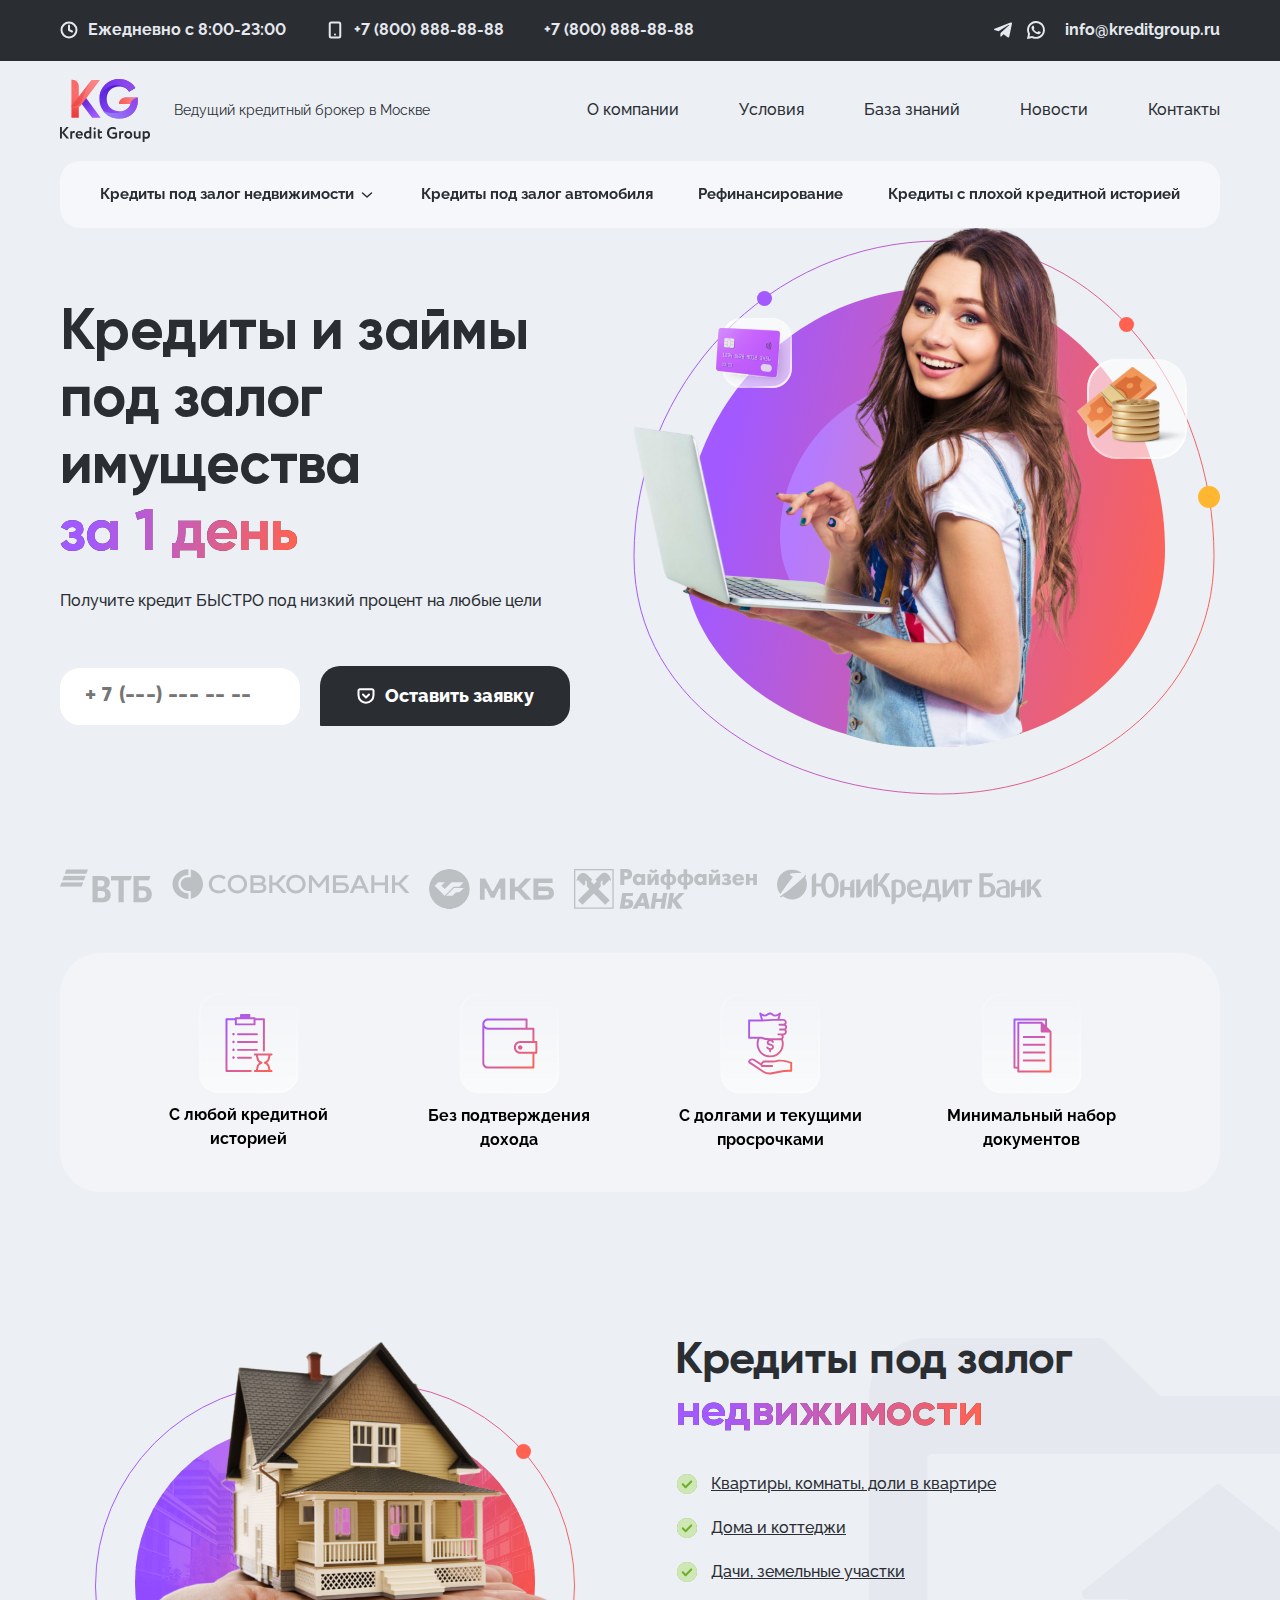
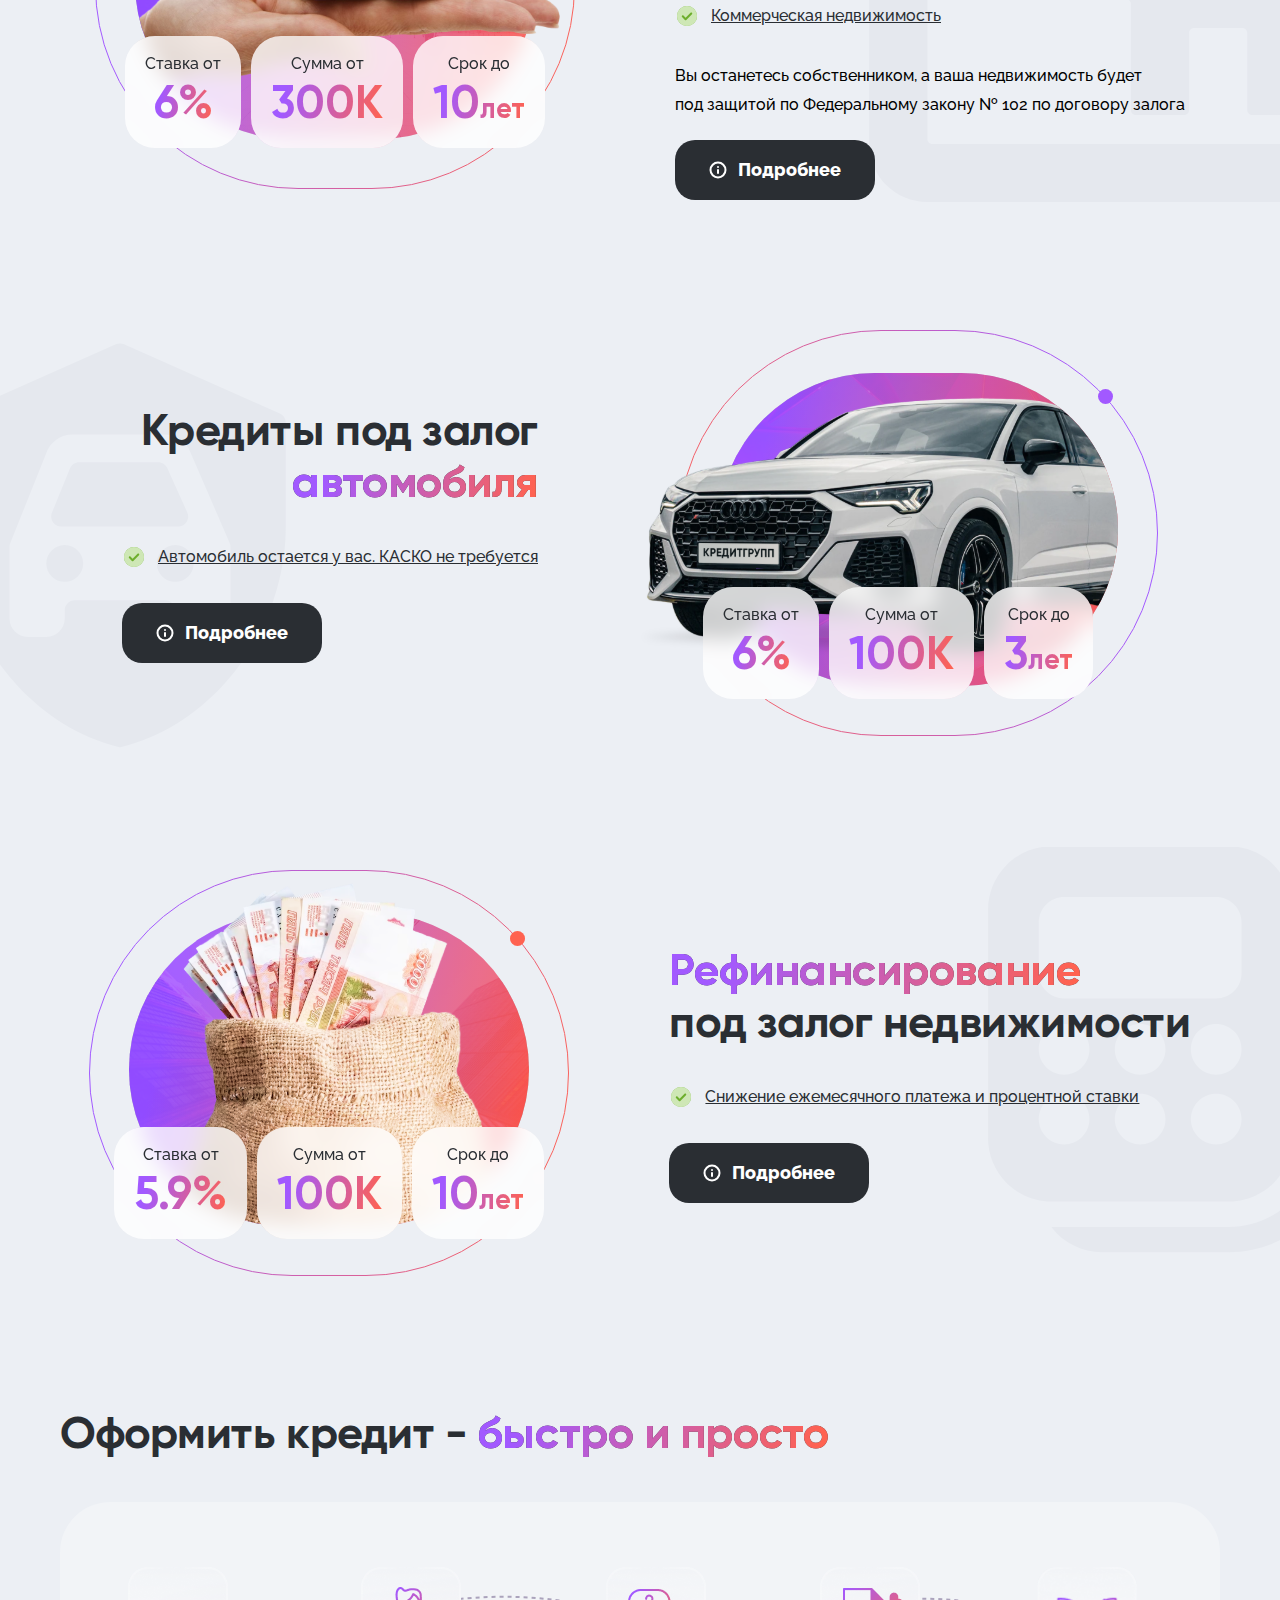
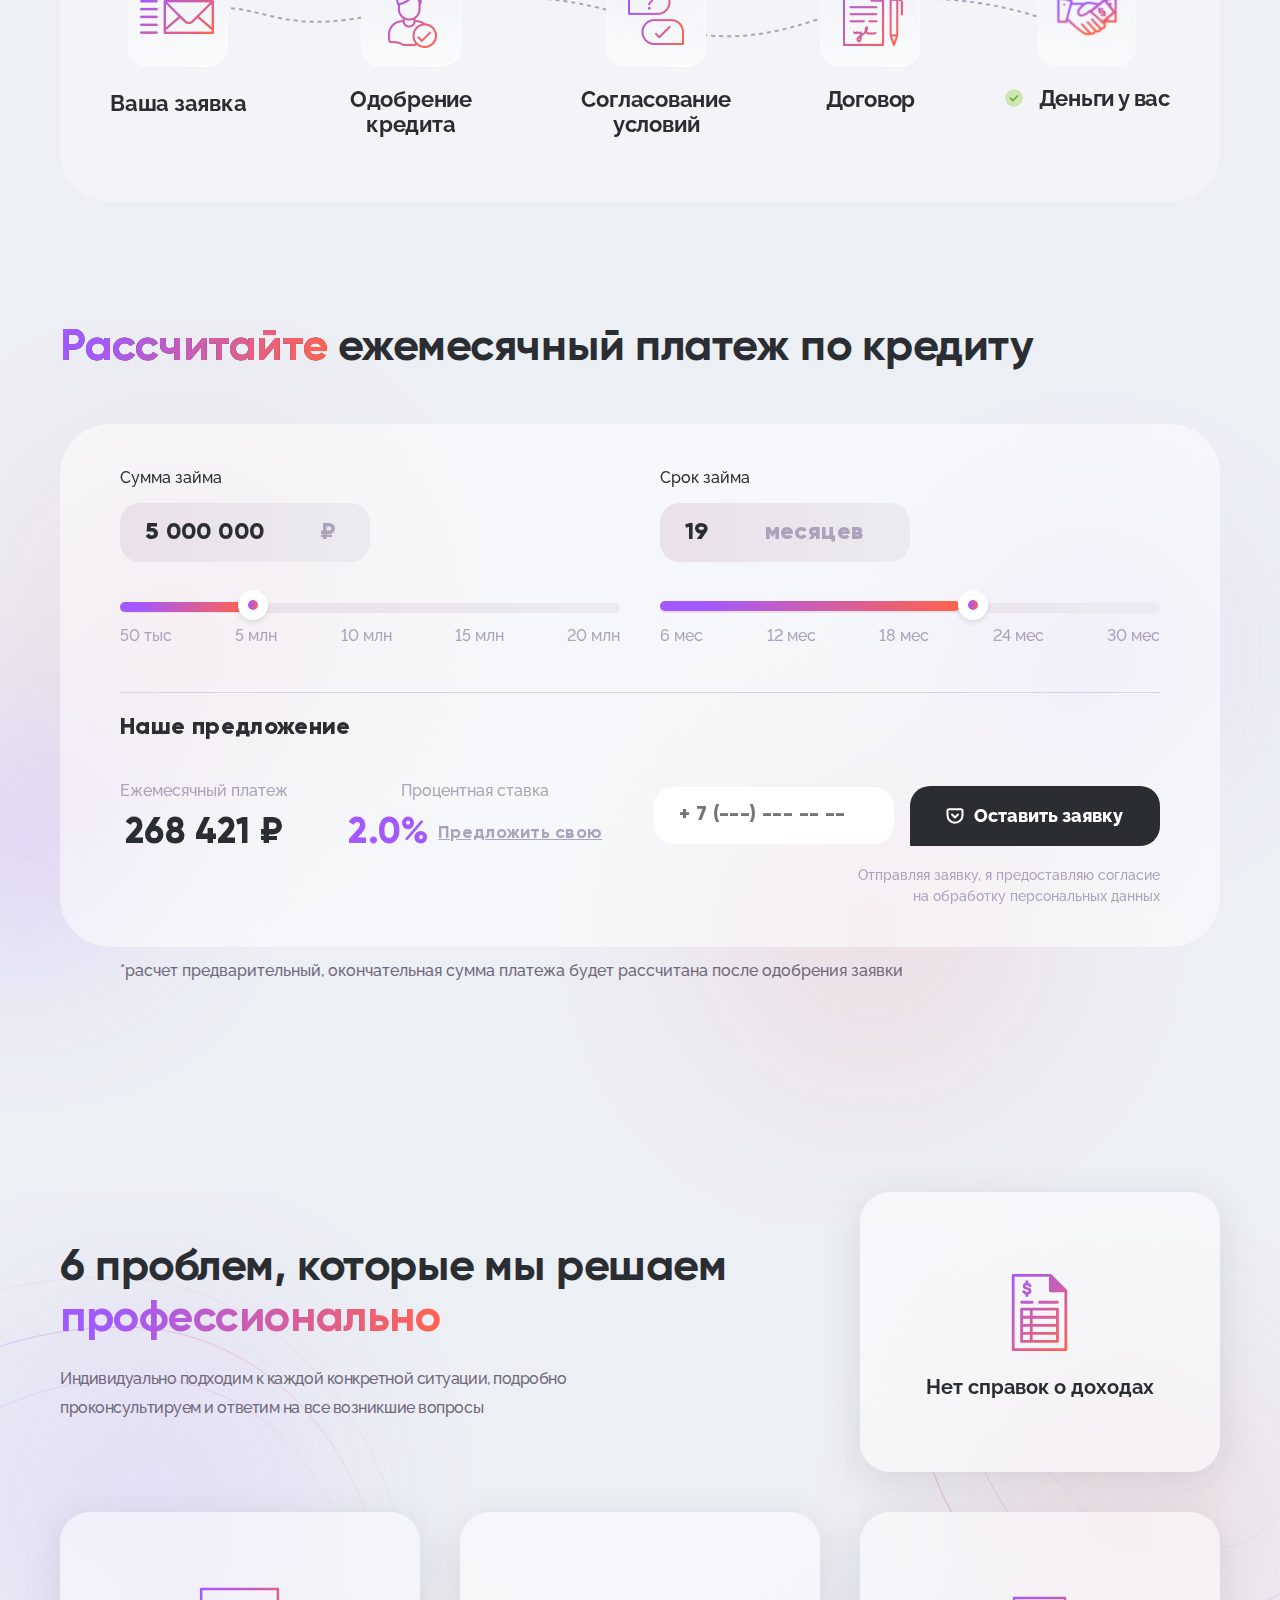
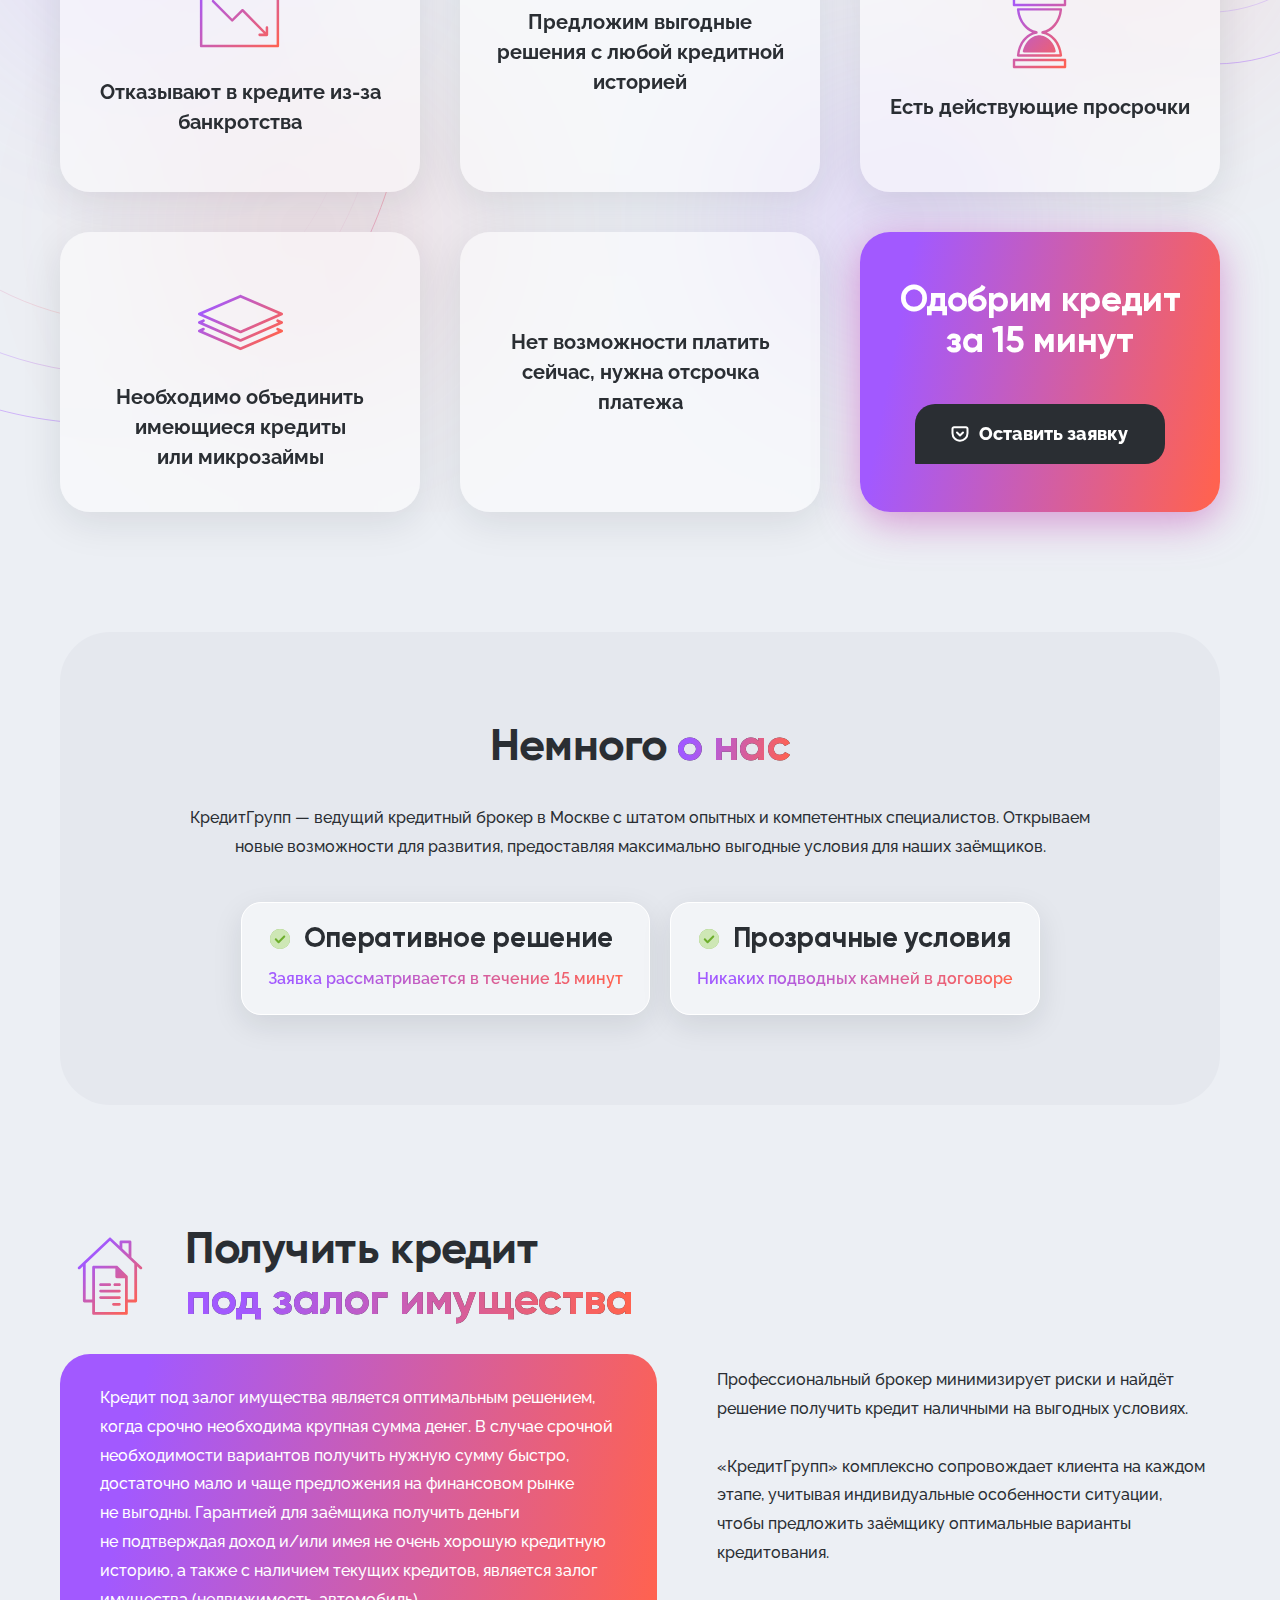
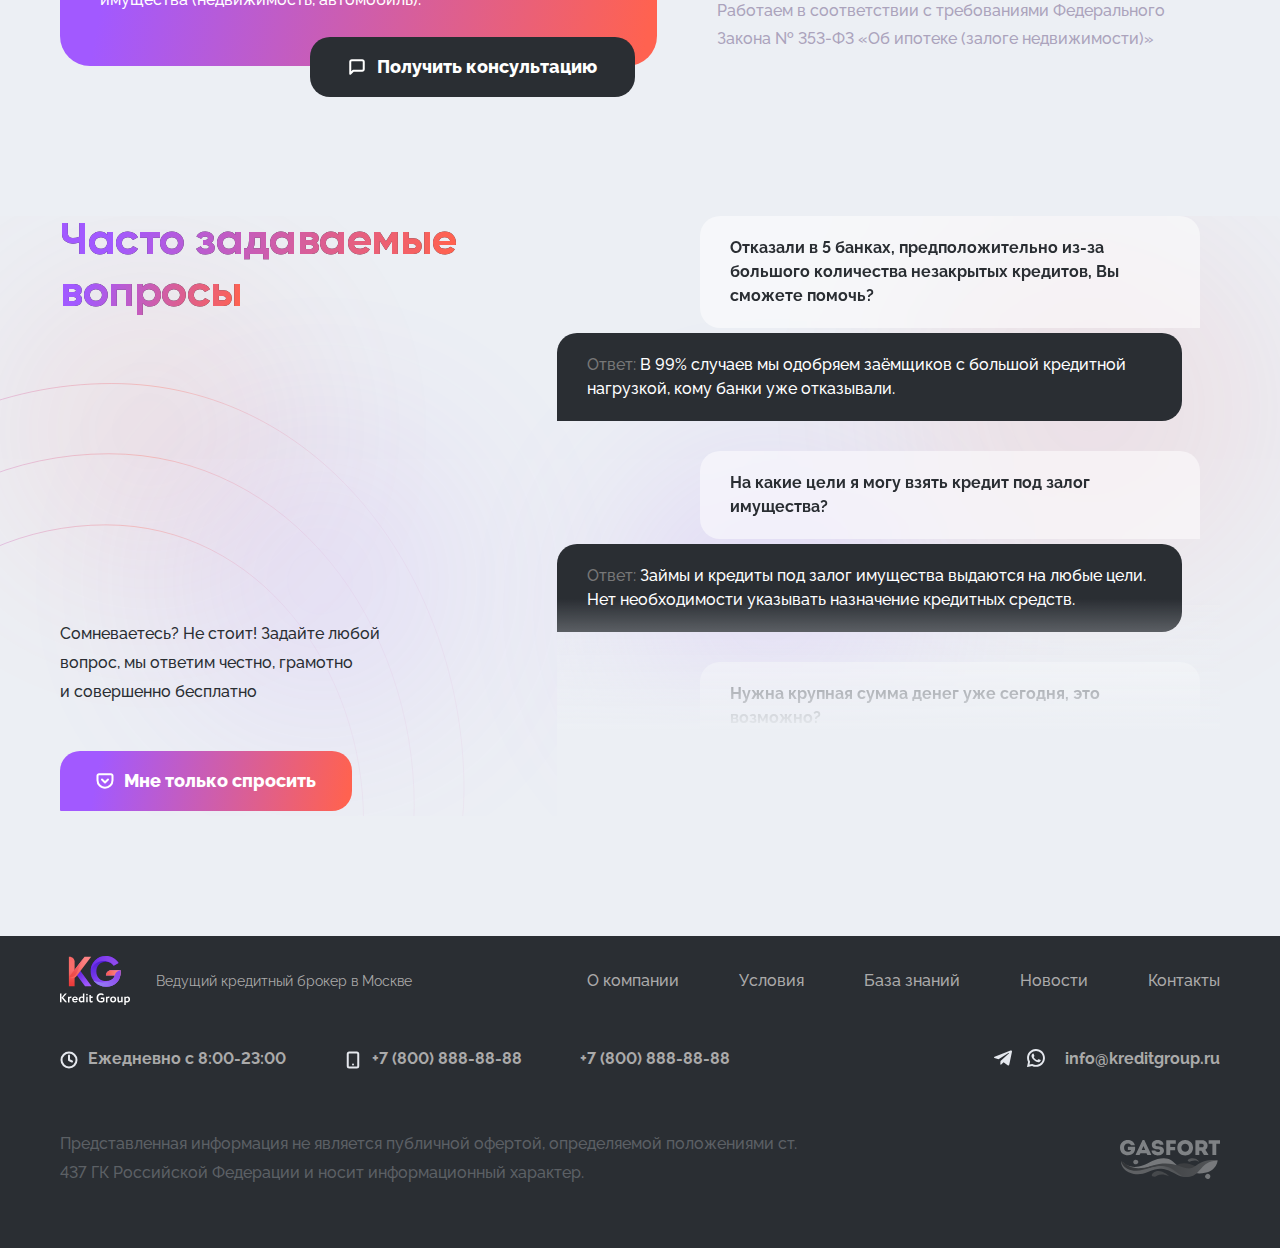
==== commit ed9044d7: "2" ====
--- a/index.html
+++ b/index.html
@@ -283,10 +283,10 @@
                 </div>
               </div>
             </div>
-            <div class="img">
-              <img src="img/image.svg" alt="" />
-              <!--            <img src="img/caption.svg" alt="" class="caption" />-->
-            </div>
+            <div class="right-container">
+              <img src="./img/image.svg" alt="" />
+            </div>
+
           </div>
           <!--<div class="logos">
             <img src="img/icon_partner/1.png" alt="" />
@@ -343,7 +343,27 @@
             Кредиты под залог <br />
             <span>недвижимости</span>
           </h2>
-          <img src="img/credit/image.svg" alt="" />
+          <div class="right-container">
+            <img src="img/credit/img.svg" alt="">
+            <div class="items-container">
+              <ul>
+                <li>
+                  <h5>Ставка от </h5>
+                  <p><span>6%</span></p>
+                </li>
+                <li>
+                  <h5>Сумма от</h5>
+                  <p><span>300К</span></p>
+                </li>
+                <li>
+                  <h5>Срок до</h5>
+                  <p><span>10</span>лет</p>
+                </li>
+              </ul>
+            </div>
+
+          </div>
+
           <div class="info">
             <h2 class="sub_title">
               Кредиты под залог <br />
@@ -375,11 +395,6 @@
               <img src="img/info.svg" alt="" />
               <span>Подробнее</span>
             </div>
-            <img
-              class="benefits_cards"
-              src="img/credit/benefits_cards.svg"
-              alt=""
-            />
           </div>
         </div>
         <div class="item item_right">
@@ -398,14 +413,28 @@
               <img src="img/info.svg" alt="" />
               <span>Подробнее</span>
             </div>
-            <img
-              class="benefits_cards_1"
-              src="img/credit/benefits_cards_1.svg"
-              alt=""
-            />
             <img class="mdi_shield-car" src="img/mdi_shield-car.svg" alt="" />
           </div>
-          <img src="img/credit/image_1.svg" alt="" />
+          <div class="right-container">
+            <img src="img/credit/image_1.svg" alt="">
+            <div class="items-container">
+              <ul>
+                <li>
+                  <h5>Ставка от </h5>
+                  <p><span>6%</span></p>
+                </li>
+                <li>
+                  <h5>Сумма от</h5>
+                  <p><span>100К</span></p>
+                </li>
+                <li>
+                  <h5>Срок до</h5>
+                  <p><span>3</span>лет</p>
+                </li>
+              </ul>
+            </div>
+
+          </div>
           <h2 class="sub_title sub_hidden ta-end">
             Кредиты под залог <br />
             <span>автомобиля</span>
@@ -415,7 +444,26 @@
           <h2 class="sub_title sub_hidden">
             <span>Рефинансирование</span> <br />под залог недвижимости
           </h2>
-          <img src="img/credit/image_2.svg" alt="" />
+          <div class="right-container">
+            <img src="img/credit/image_2.svg" alt="">
+            <div class="items-container">
+              <ul>
+                <li>
+                  <h5>Ставка от </h5>
+                  <p><span>5.9%</span></p>
+                </li>
+                <li>
+                  <h5>Сумма от</h5>
+                  <p><span>100К</span></p>
+                </li>
+                <li>
+                  <h5>Срок до</h5>
+                  <p><span>10</span>лет</p>
+                </li>
+              </ul>
+            </div>
+
+          </div>
           <div class="info">
             <h2 class="sub_title">
               <span>Рефинансирование</span> <br />под залог недвижимости
@@ -430,11 +478,6 @@
               <img src="img/info.svg" alt="" />
               <span>Подробнее</span>
             </div>
-            <img
-              class="benefits_1"
-              src="img/credit/benefits_cards_2.svg"
-              alt=""
-            />
             <img
               class="folder_house_2"
               src="img/fluent_calculator-multiple-20-filled.svg"
--- a/css/slider_partners/slider_partners.css
+++ b/css/slider_partners/slider_partners.css
@@ -1,5 +1,5 @@
 .slider_adaptiv_partners{
-    margin-top: 40px;
+    margin-top: 70px;
     margin-bottom: 40px;
 }
 
@@ -120,6 +120,7 @@
 }
 .slide img{
     opacity: 0.3;
+    width: auto;
 }
 .slider_adaptiv_partners .slide img{
 
--- a/css/main.css
+++ b/css/main.css
@@ -1335,6 +1335,7 @@
   display: flex;
   flex-direction: column;
   gap: 30px;
+  padding-bottom: 120px;
 }
 .section_8 .item .messages::-webkit-scrollbar {
   width: 7px;
@@ -1933,4 +1934,61 @@
   border-radius: 20px;
 }
 
+.items-container {
+  position: absolute;
+  display: flex;
+  width: 100%;
+  justify-content: center;
+  bottom: -34%;
+  left: 15%;
+}
+.items-container ul {
+  display: flex;
+  gap: 10px;
+}
+.items-container ul li {
+  display: flex;
+  flex-direction: column;
+  justify-content: center;
+  align-items: center;
+  padding: 20px;
+  gap: 10px;
+  background: rgba(255, 255, 255, 0.8);
+  backdrop-filter: blur(10px);
+  border-radius: 30px;
+}
+.items-container ul li h5 {
+  font-family: "Raleway", sans-serif;
+  font-style: normal;
+  font-weight: 500;
+  font-size: 16px;
+  line-height: 100%;
+  text-align: center;
+  color: #2a2e33;
+}
+.items-container ul li p {
+  font-family: "Gilroy", sans-serif;
+  font-weight: 700;
+  font-size: 28px;
+  line-height: 28px;
+  background: linear-gradient(100.92deg, #a259ff 13.57%, #ff6250 97.65%);
+  -webkit-background-clip: text;
+  -webkit-text-fill-color: transparent;
+  background-clip: text;
+  -webkit-text-fill-color: transparent;
+}
+.items-container ul li p span {
+  font-size: 46px;
+  line-height: 46px;
+}
+
+.right-container {
+  position: relative;
+}
+.right-container .items-container {
+  position: absolute;
+  bottom: 10%;
+  left: 0;
+}
+
 /*# sourceMappingURL=main.css.map */
--- a/css/adaptiv.css
+++ b/css/adaptiv.css
@@ -117,6 +117,29 @@
   }
 }
 @media screen and (max-width: 850px) {
+  .right-container img {
+    width: 300px;
+  }
+  .right-container .items-container ul {
+    gap: 5px;
+  }
+  .right-container .items-container ul li {
+    padding: 10px;
+    border-radius: 18.1957px;
+    gap: 5px;
+  }
+  .right-container .items-container ul li h5 {
+    font-size: 12px;
+    line-height: 100%;
+  }
+  .right-container .items-container ul li p {
+    font-size: 17px;
+    line-height: 17px;
+  }
+  .right-container .items-container ul li p span {
+    font-size: 24px;
+    line-height: 24px;
+  }
   .sub_title {
     font-size: 24px;
     max-width: 300px;
@@ -783,19 +806,14 @@
   .article_text .container img {
     width: 300px;
   }
-  .table .sub_title_2 {
-    font-size: 20px;
-  }
-  .table .block .items .item_top {
-    width: 148px;
-    justify-content: center;
-  }
-  .table .block .items .item_top span {
-    margin: 0;
-    font-size: 20px;
-  }
-  .table .block .items .item {
-    width: 148px;
+  table tr th {
+    font-size: 14px;
+    line-height: 150%;
+    padding: 14px 28px;
+  }
+  table tr td {
+    font-size: 14px;
+    line-height: 150%;
   }
   .list .block .block_item {
     padding: 30px 20px;
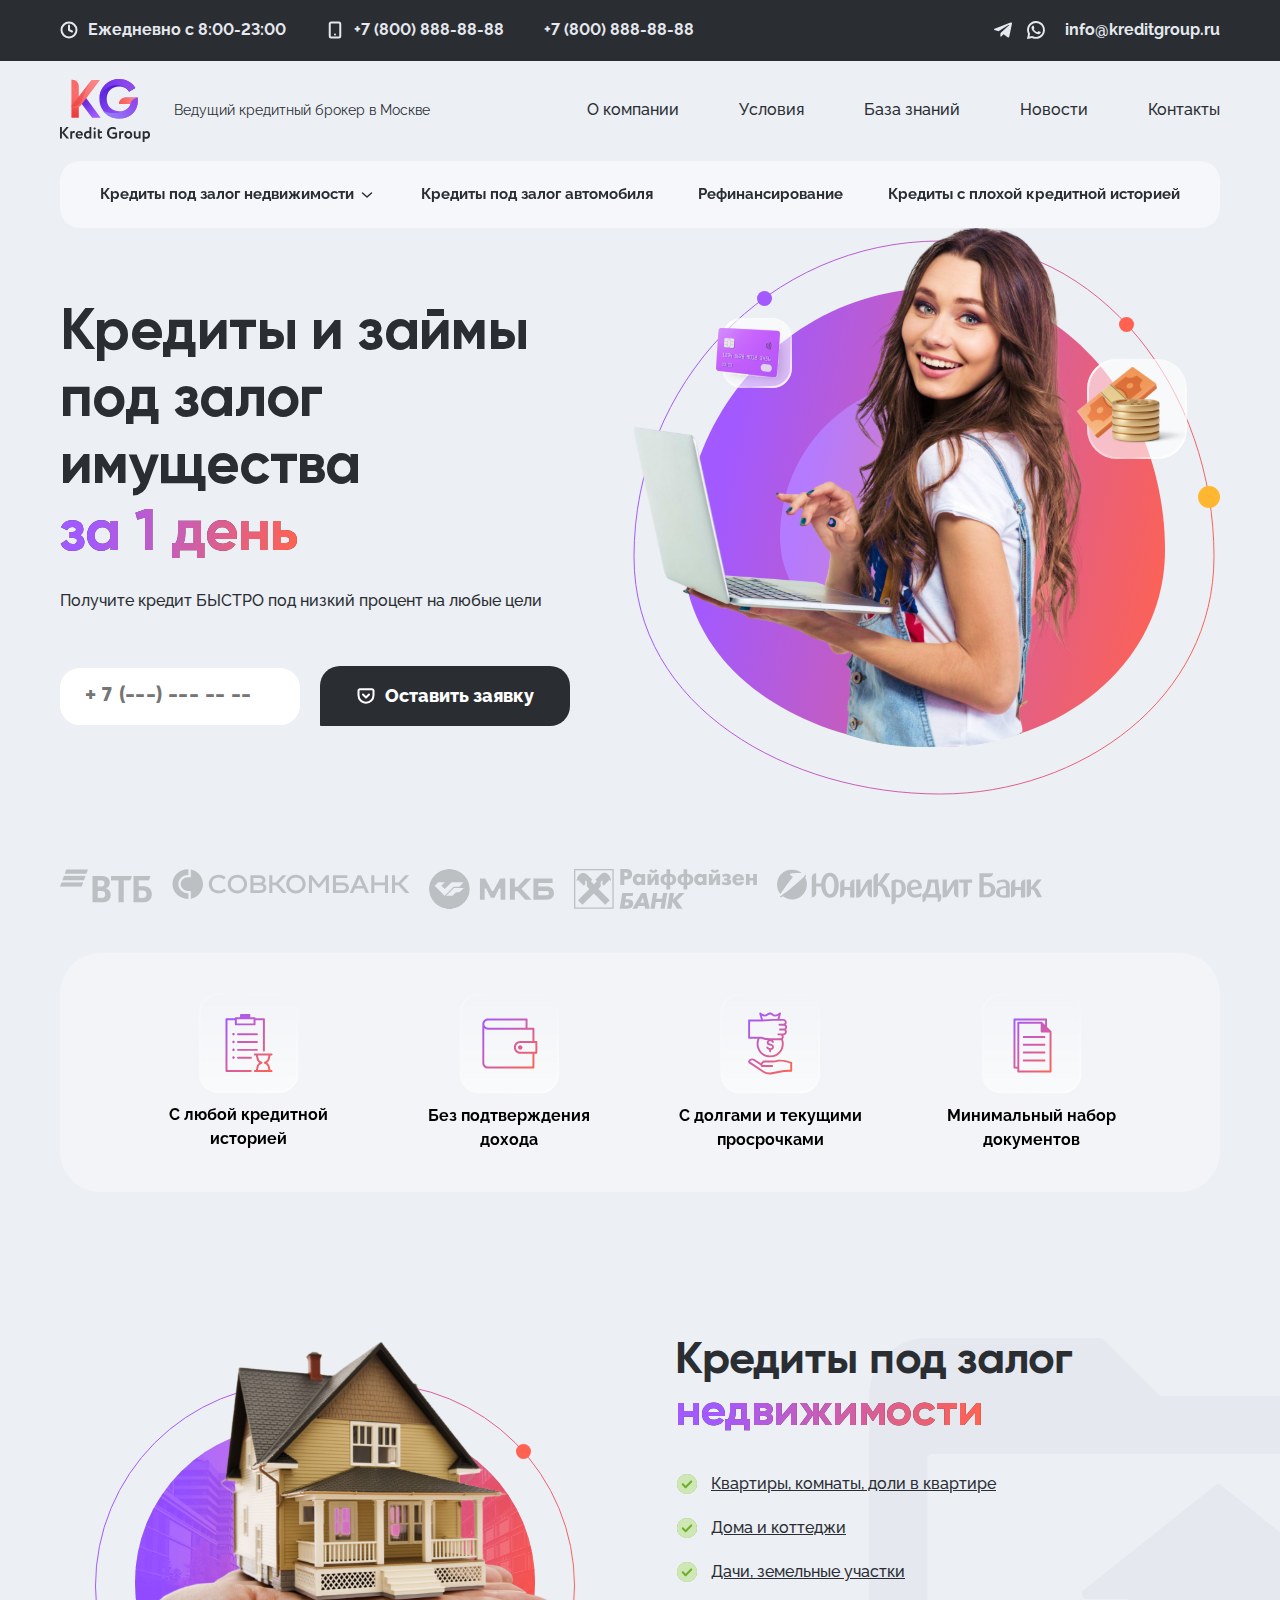
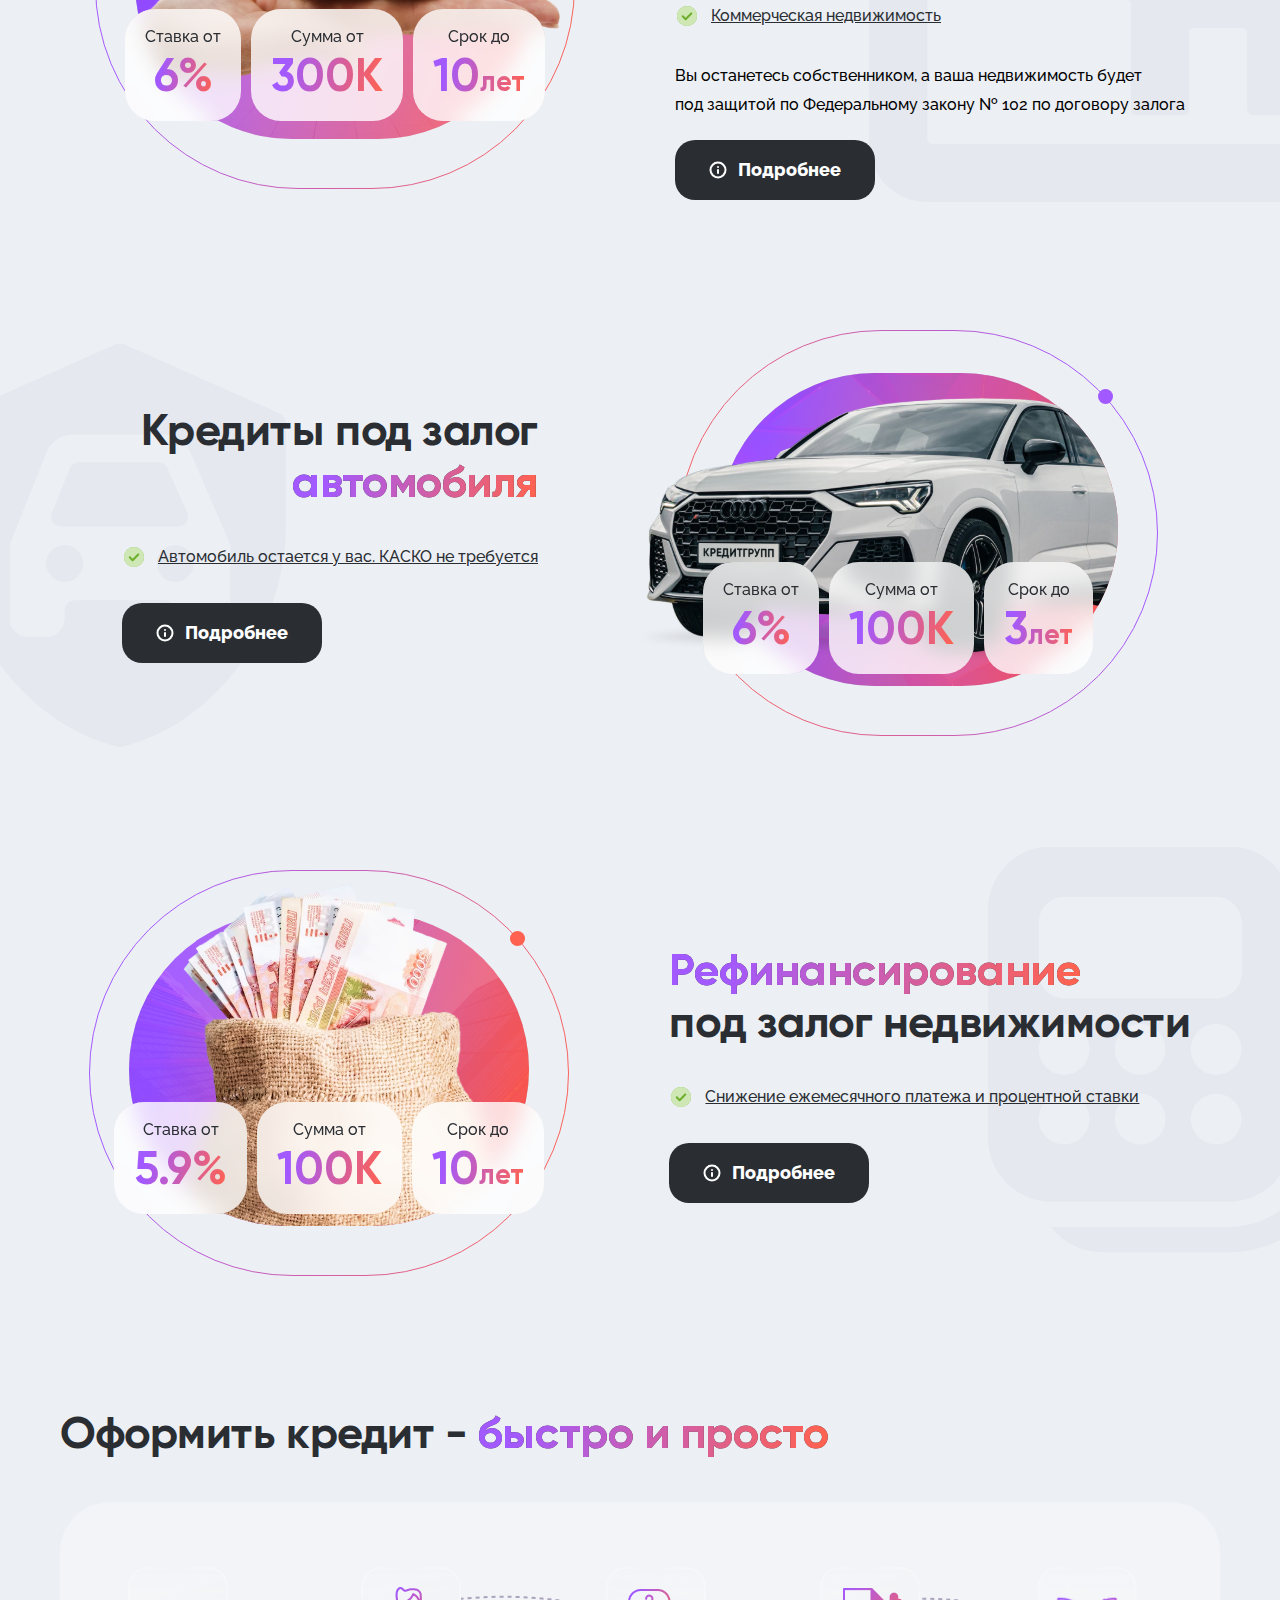
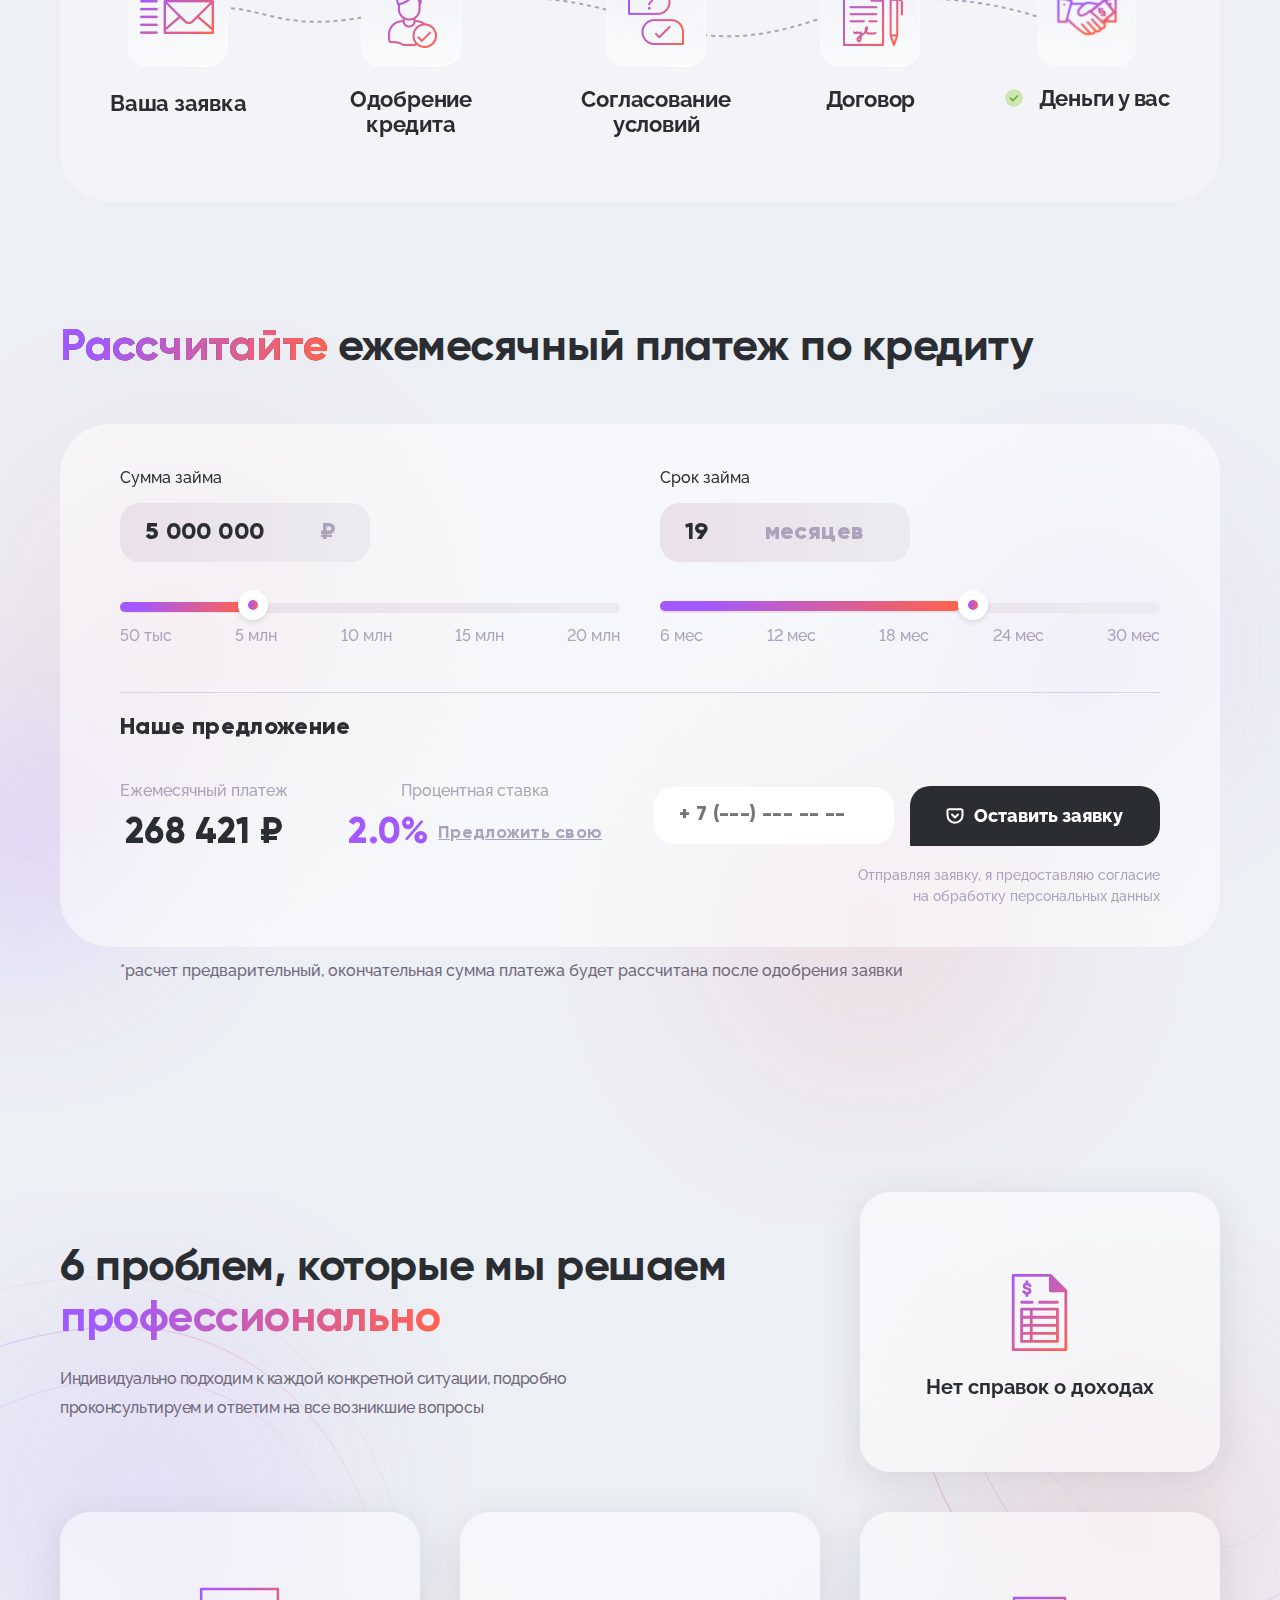
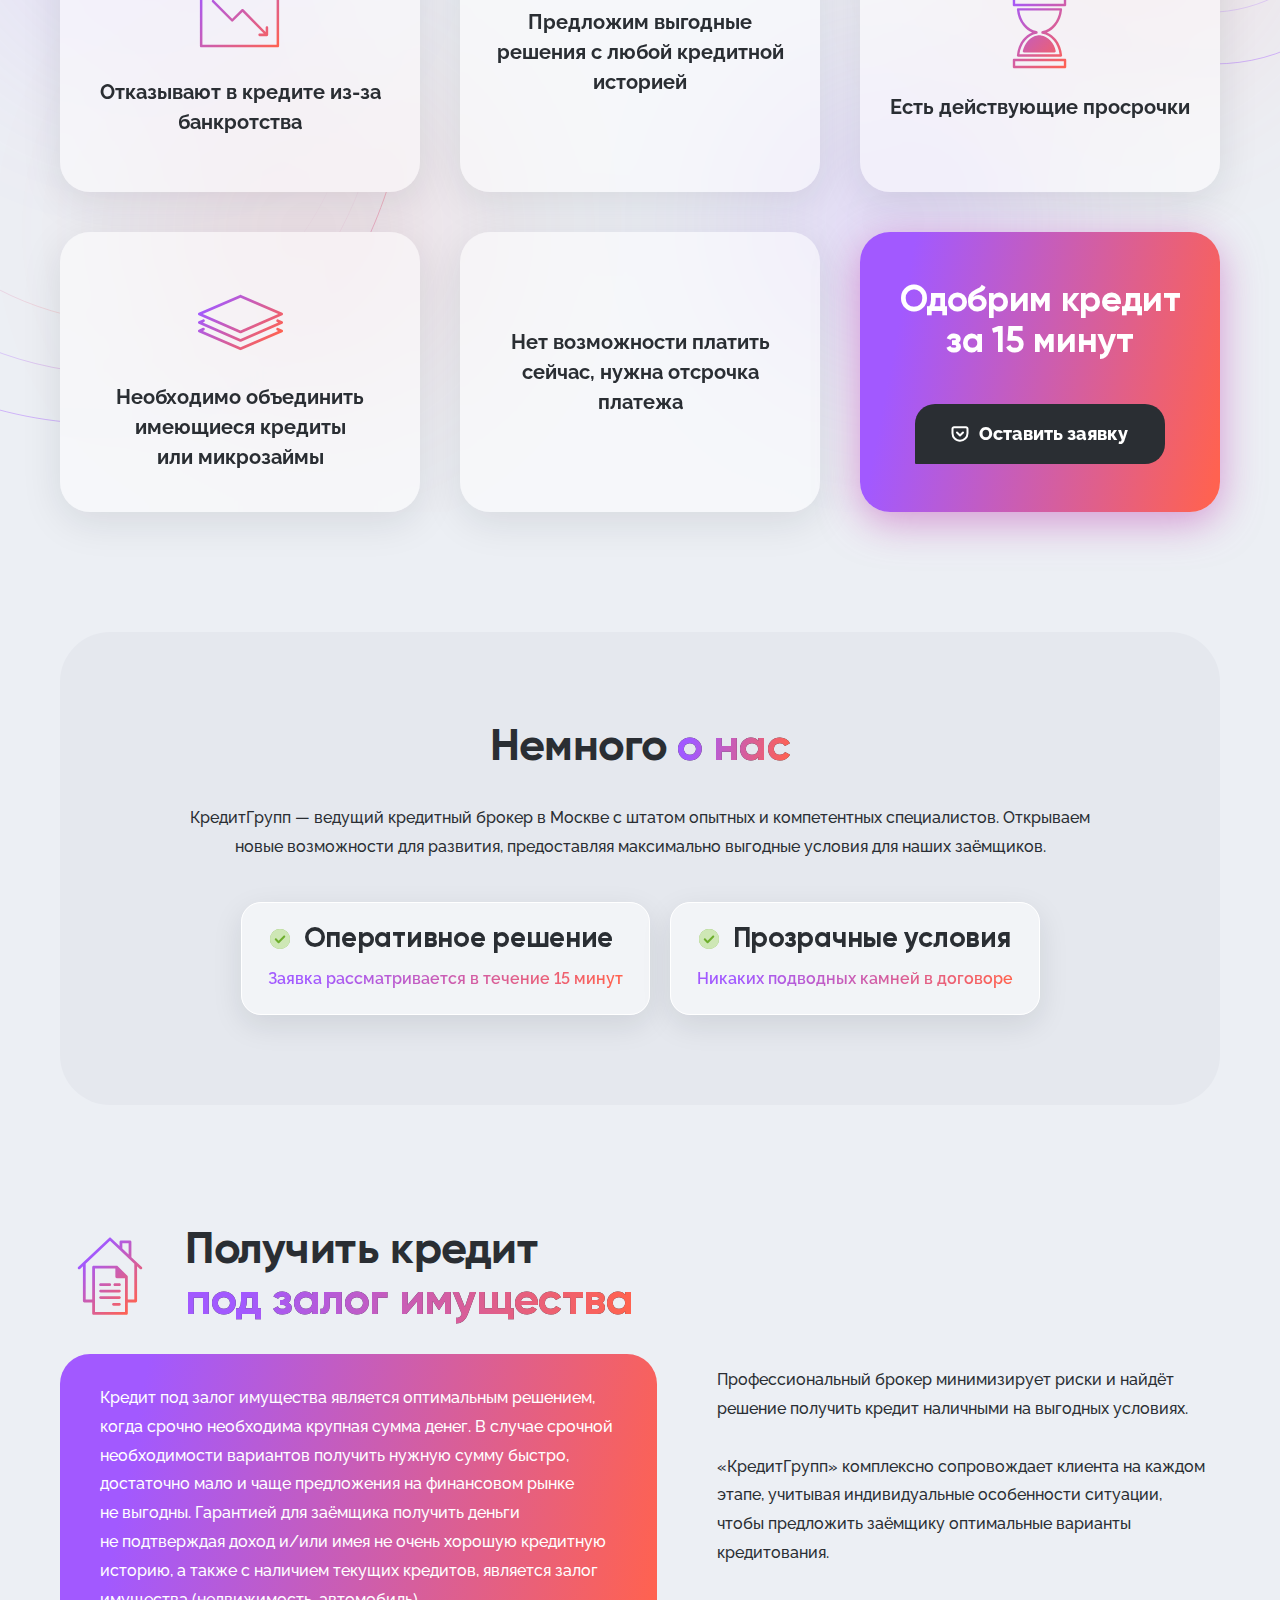
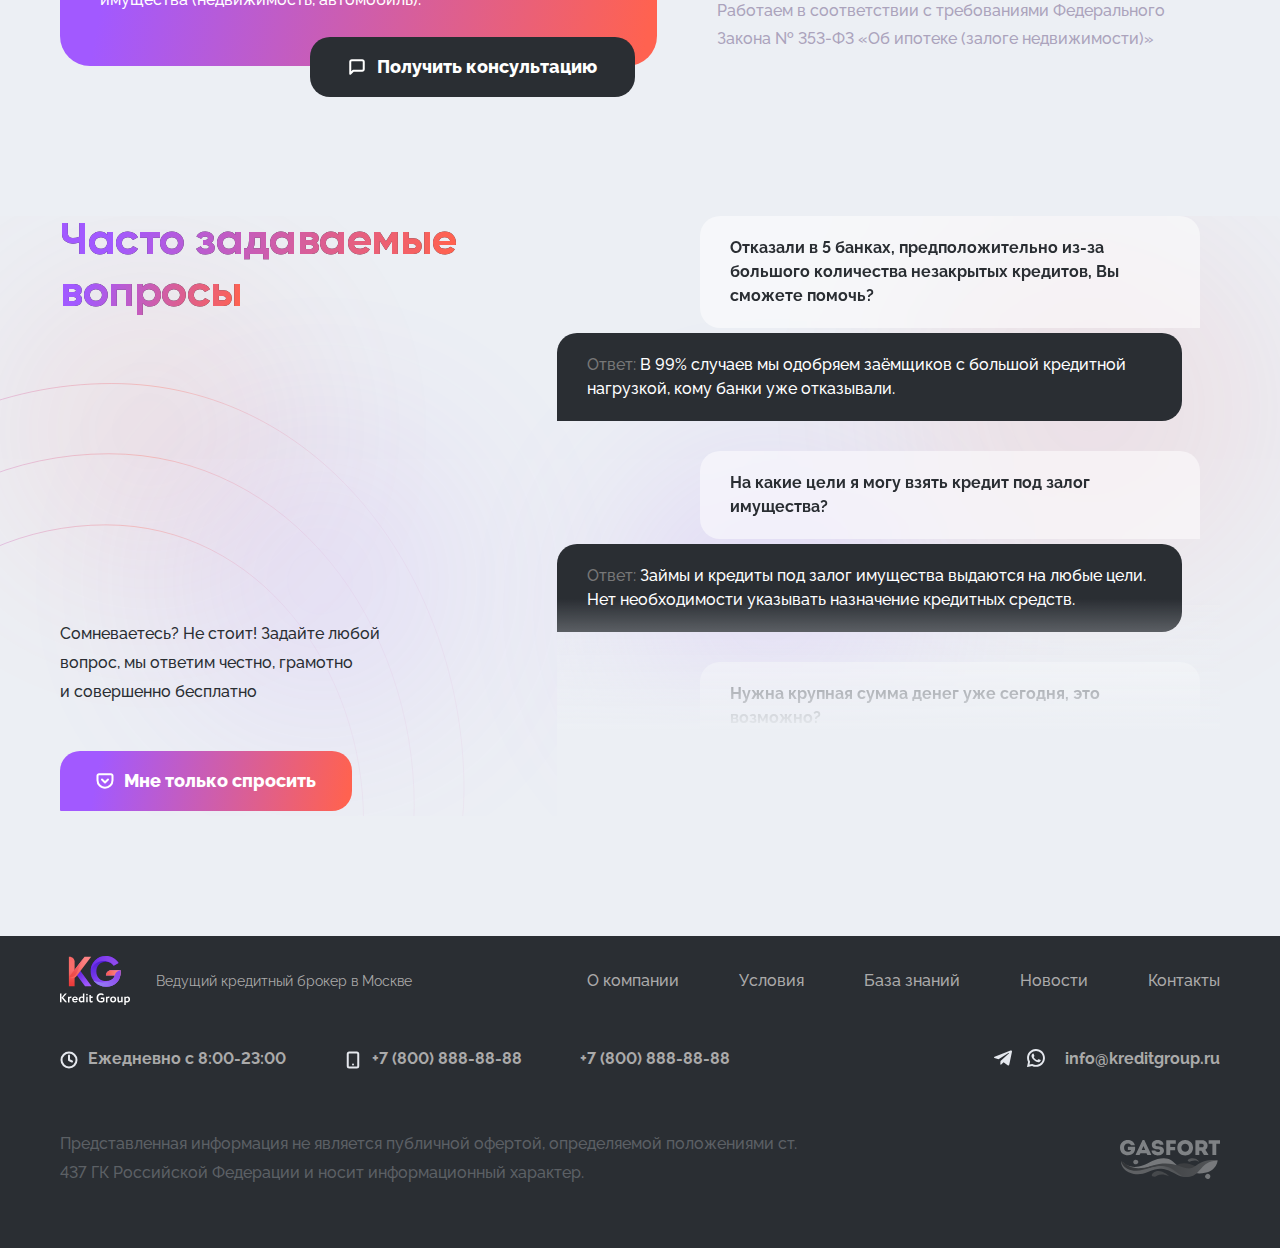
==== commit fa5611c9: "new" ====
--- a/index.html
+++ b/index.html
@@ -26,6 +26,8 @@
     <link rel="stylesheet" href="font/stylesheet.css" />
     <link rel="stylesheet" href="css/main.css" />
     <link rel="stylesheet" href="css/menu_mobile/menu.css" />
+    <link rel="stylesheet" href="css/main.css" />
+
     <link rel="stylesheet" href="css/adaptiv.css" />
 
     <title>Title</title>
@@ -131,13 +133,13 @@
             <div class="wrapper">
               <div class="dropdown">
                 <div class="wrapp_item">
-                  <div onclick="Dropdown()" class="item dropbtn">
+                  <div onmouseover="Dropdown()" class="item dropbtn">
                     Кредиты под залог недвижимости
                   </div>
                   <img src="img/chevron-down.svg" alt="" />
                 </div>
                 <a href="#" class="item dropbtn"></a>
-                <div id="myDropdown" class="dropdown-content drop">
+                <div onmouseleave="DropLeave()"  id="myDropdown" class="dropdown-content drop">
                   <a href="" class="item">Кредиты под залог автомобиля</a>
                   <a href="" class="item">Рефинансирование</a>
                   <a href="" class="item"
--- a/css/main.css
+++ b/css/main.css
@@ -1934,7 +1934,7 @@
   border-radius: 20px;
 }
 
-.items-container {
+.section_1 .items-container {
   position: absolute;
   display: flex;
   width: 100%;
@@ -1942,11 +1942,11 @@
   bottom: -34%;
   left: 15%;
 }
-.items-container ul {
+.section_1 .items-container ul {
   display: flex;
   gap: 10px;
 }
-.items-container ul li {
+.section_1 .items-container ul li {
   display: flex;
   flex-direction: column;
   justify-content: center;
@@ -1957,7 +1957,7 @@
   backdrop-filter: blur(10px);
   border-radius: 30px;
 }
-.items-container ul li h5 {
+.section_1 .items-container ul li h5 {
   font-family: "Raleway", sans-serif;
   font-style: normal;
   font-weight: 500;
@@ -1966,7 +1966,7 @@
   text-align: center;
   color: #2a2e33;
 }
-.items-container ul li p {
+.section_1 .items-container ul li p {
   font-family: "Gilroy", sans-serif;
   font-weight: 700;
   font-size: 28px;
@@ -1977,18 +1977,133 @@
   background-clip: text;
   -webkit-text-fill-color: transparent;
 }
-.items-container ul li p span {
+.section_1 .items-container ul li p span {
   font-size: 46px;
   line-height: 46px;
 }
-
-.right-container {
+.section_1 .right-container {
   position: relative;
 }
-.right-container .items-container {
-  position: absolute;
-  bottom: 10%;
+.section_1 .right-container .items-container {
+  position: absolute;
+  bottom: 16%;
   left: 0;
 }
 
+.section_2 .items-container {
+  position: absolute;
+  display: flex;
+  width: 100%;
+  justify-content: center;
+  bottom: -34%;
+  left: 15%;
+}
+.section_2 .items-container ul {
+  display: flex;
+  gap: 10px;
+}
+.section_2 .items-container ul li {
+  display: flex;
+  flex-direction: column;
+  justify-content: center;
+  align-items: center;
+  padding: 20px;
+  gap: 10px;
+  background: rgba(255, 255, 255, 0.8);
+  backdrop-filter: blur(10px);
+  border-radius: 30px;
+}
+.section_2 .items-container ul li h5 {
+  font-family: "Raleway", sans-serif;
+  font-style: normal;
+  font-weight: 500;
+  font-size: 16px;
+  line-height: 100%;
+  text-align: center;
+  color: #2a2e33;
+}
+.section_2 .items-container ul li p {
+  font-family: "Gilroy", sans-serif;
+  font-weight: 700;
+  font-size: 28px;
+  line-height: 28px;
+  background: linear-gradient(100.92deg, #a259ff 13.57%, #ff6250 97.65%);
+  -webkit-background-clip: text;
+  -webkit-text-fill-color: transparent;
+  background-clip: text;
+  -webkit-text-fill-color: transparent;
+}
+.section_2 .items-container ul li p span {
+  font-size: 46px;
+  line-height: 46px;
+}
+.section_2 .right-container {
+  position: relative;
+}
+.section_2 .right-container .items-container {
+  position: absolute;
+  bottom: 16%;
+  left: 0;
+}
+
+.main-section .items-container {
+  position: absolute;
+  display: flex;
+  width: 100%;
+  justify-content: center;
+  bottom: -34%;
+  left: 15%;
+}
+.main-section .items-container ul {
+  display: flex;
+  gap: 10px;
+}
+.main-section .items-container ul li {
+  display: flex;
+  flex-direction: column;
+  justify-content: center;
+  align-items: center;
+  padding: 20px;
+  gap: 10px;
+  background: rgba(255, 255, 255, 0.8);
+  backdrop-filter: blur(10px);
+  border-radius: 30px;
+}
+.main-section .items-container ul li h5 {
+  font-family: "Raleway", sans-serif;
+  font-style: normal;
+  font-weight: 500;
+  font-size: 16px;
+  line-height: 100%;
+  text-align: center;
+  color: #2a2e33;
+}
+.main-section .items-container ul li p {
+  font-family: "Gilroy", sans-serif;
+  font-weight: 700;
+  font-size: 28px;
+  line-height: 28px;
+  background: linear-gradient(100.92deg, #a259ff 13.57%, #ff6250 97.65%);
+  -webkit-background-clip: text;
+  -webkit-text-fill-color: transparent;
+  background-clip: text;
+  -webkit-text-fill-color: transparent;
+}
+.main-section .items-container ul li p span {
+  font-size: 46px;
+  line-height: 46px;
+}
+.main-section .right-container {
+  position: relative;
+}
+.main-section .right-container .items-container {
+  position: absolute;
+  bottom: 16%;
+  left: 0;
+}
+
+.items_left {
+  left: -20px;
+}
+
 /*# sourceMappingURL=main.css.map */
--- a/css/main.css
+++ b/css/main.css
@@ -1934,7 +1934,7 @@
   border-radius: 20px;
 }
 
-.items-container {
+.section_1 .items-container {
   position: absolute;
   display: flex;
   width: 100%;
@@ -1942,11 +1942,11 @@
   bottom: -34%;
   left: 15%;
 }
-.items-container ul {
+.section_1 .items-container ul {
   display: flex;
   gap: 10px;
 }
-.items-container ul li {
+.section_1 .items-container ul li {
   display: flex;
   flex-direction: column;
   justify-content: center;
@@ -1957,7 +1957,7 @@
   backdrop-filter: blur(10px);
   border-radius: 30px;
 }
-.items-container ul li h5 {
+.section_1 .items-container ul li h5 {
   font-family: "Raleway", sans-serif;
   font-style: normal;
   font-weight: 500;
@@ -1966,7 +1966,7 @@
   text-align: center;
   color: #2a2e33;
 }
-.items-container ul li p {
+.section_1 .items-container ul li p {
   font-family: "Gilroy", sans-serif;
   font-weight: 700;
   font-size: 28px;
@@ -1977,18 +1977,133 @@
   background-clip: text;
   -webkit-text-fill-color: transparent;
 }
-.items-container ul li p span {
+.section_1 .items-container ul li p span {
   font-size: 46px;
   line-height: 46px;
 }
-
-.right-container {
+.section_1 .right-container {
   position: relative;
 }
-.right-container .items-container {
-  position: absolute;
-  bottom: 10%;
+.section_1 .right-container .items-container {
+  position: absolute;
+  bottom: 16%;
   left: 0;
 }
 
+.section_2 .items-container {
+  position: absolute;
+  display: flex;
+  width: 100%;
+  justify-content: center;
+  bottom: -34%;
+  left: 15%;
+}
+.section_2 .items-container ul {
+  display: flex;
+  gap: 10px;
+}
+.section_2 .items-container ul li {
+  display: flex;
+  flex-direction: column;
+  justify-content: center;
+  align-items: center;
+  padding: 20px;
+  gap: 10px;
+  background: rgba(255, 255, 255, 0.8);
+  backdrop-filter: blur(10px);
+  border-radius: 30px;
+}
+.section_2 .items-container ul li h5 {
+  font-family: "Raleway", sans-serif;
+  font-style: normal;
+  font-weight: 500;
+  font-size: 16px;
+  line-height: 100%;
+  text-align: center;
+  color: #2a2e33;
+}
+.section_2 .items-container ul li p {
+  font-family: "Gilroy", sans-serif;
+  font-weight: 700;
+  font-size: 28px;
+  line-height: 28px;
+  background: linear-gradient(100.92deg, #a259ff 13.57%, #ff6250 97.65%);
+  -webkit-background-clip: text;
+  -webkit-text-fill-color: transparent;
+  background-clip: text;
+  -webkit-text-fill-color: transparent;
+}
+.section_2 .items-container ul li p span {
+  font-size: 46px;
+  line-height: 46px;
+}
+.section_2 .right-container {
+  position: relative;
+}
+.section_2 .right-container .items-container {
+  position: absolute;
+  bottom: 16%;
+  left: 0;
+}
+
+.main-section .items-container {
+  position: absolute;
+  display: flex;
+  width: 100%;
+  justify-content: center;
+  bottom: -34%;
+  left: 15%;
+}
+.main-section .items-container ul {
+  display: flex;
+  gap: 10px;
+}
+.main-section .items-container ul li {
+  display: flex;
+  flex-direction: column;
+  justify-content: center;
+  align-items: center;
+  padding: 20px;
+  gap: 10px;
+  background: rgba(255, 255, 255, 0.8);
+  backdrop-filter: blur(10px);
+  border-radius: 30px;
+}
+.main-section .items-container ul li h5 {
+  font-family: "Raleway", sans-serif;
+  font-style: normal;
+  font-weight: 500;
+  font-size: 16px;
+  line-height: 100%;
+  text-align: center;
+  color: #2a2e33;
+}
+.main-section .items-container ul li p {
+  font-family: "Gilroy", sans-serif;
+  font-weight: 700;
+  font-size: 28px;
+  line-height: 28px;
+  background: linear-gradient(100.92deg, #a259ff 13.57%, #ff6250 97.65%);
+  -webkit-background-clip: text;
+  -webkit-text-fill-color: transparent;
+  background-clip: text;
+  -webkit-text-fill-color: transparent;
+}
+.main-section .items-container ul li p span {
+  font-size: 46px;
+  line-height: 46px;
+}
+.main-section .right-container {
+  position: relative;
+}
+.main-section .right-container .items-container {
+  position: absolute;
+  bottom: 16%;
+  left: 0;
+}
+
+.items_left {
+  left: -20px;
+}
+
 /*# sourceMappingURL=main.css.map */
--- a/css/adaptiv.css
+++ b/css/adaptiv.css
@@ -1,6 +1,13 @@
 @media screen and (max-width: 1200px) {
   .container {
     max-width: 1000px;
+  }
+  .main-section .content {
+    flex-direction: column-reverse;
+  }
+  .credit_15_mins .item {
+    flex-direction: column;
+    gap: 20px;
   }
   .section_1 .logos {
     display: flex;
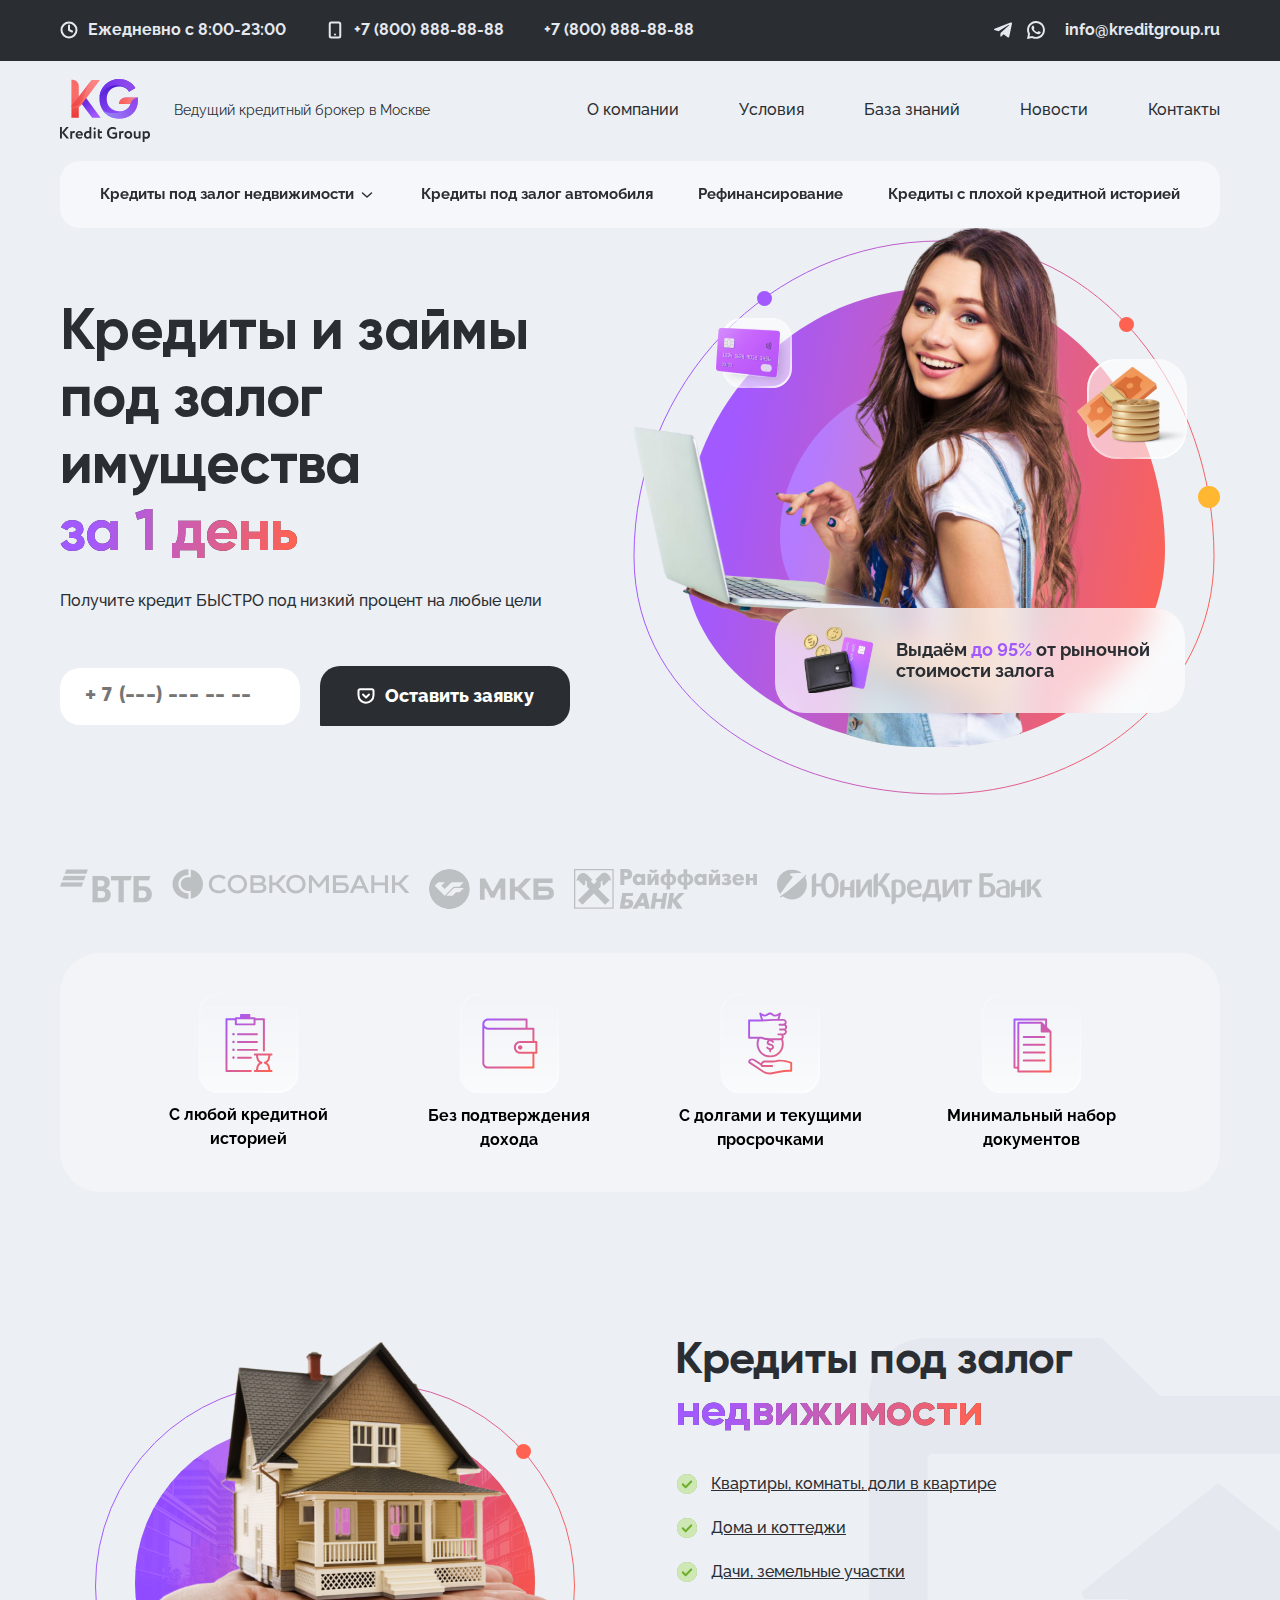
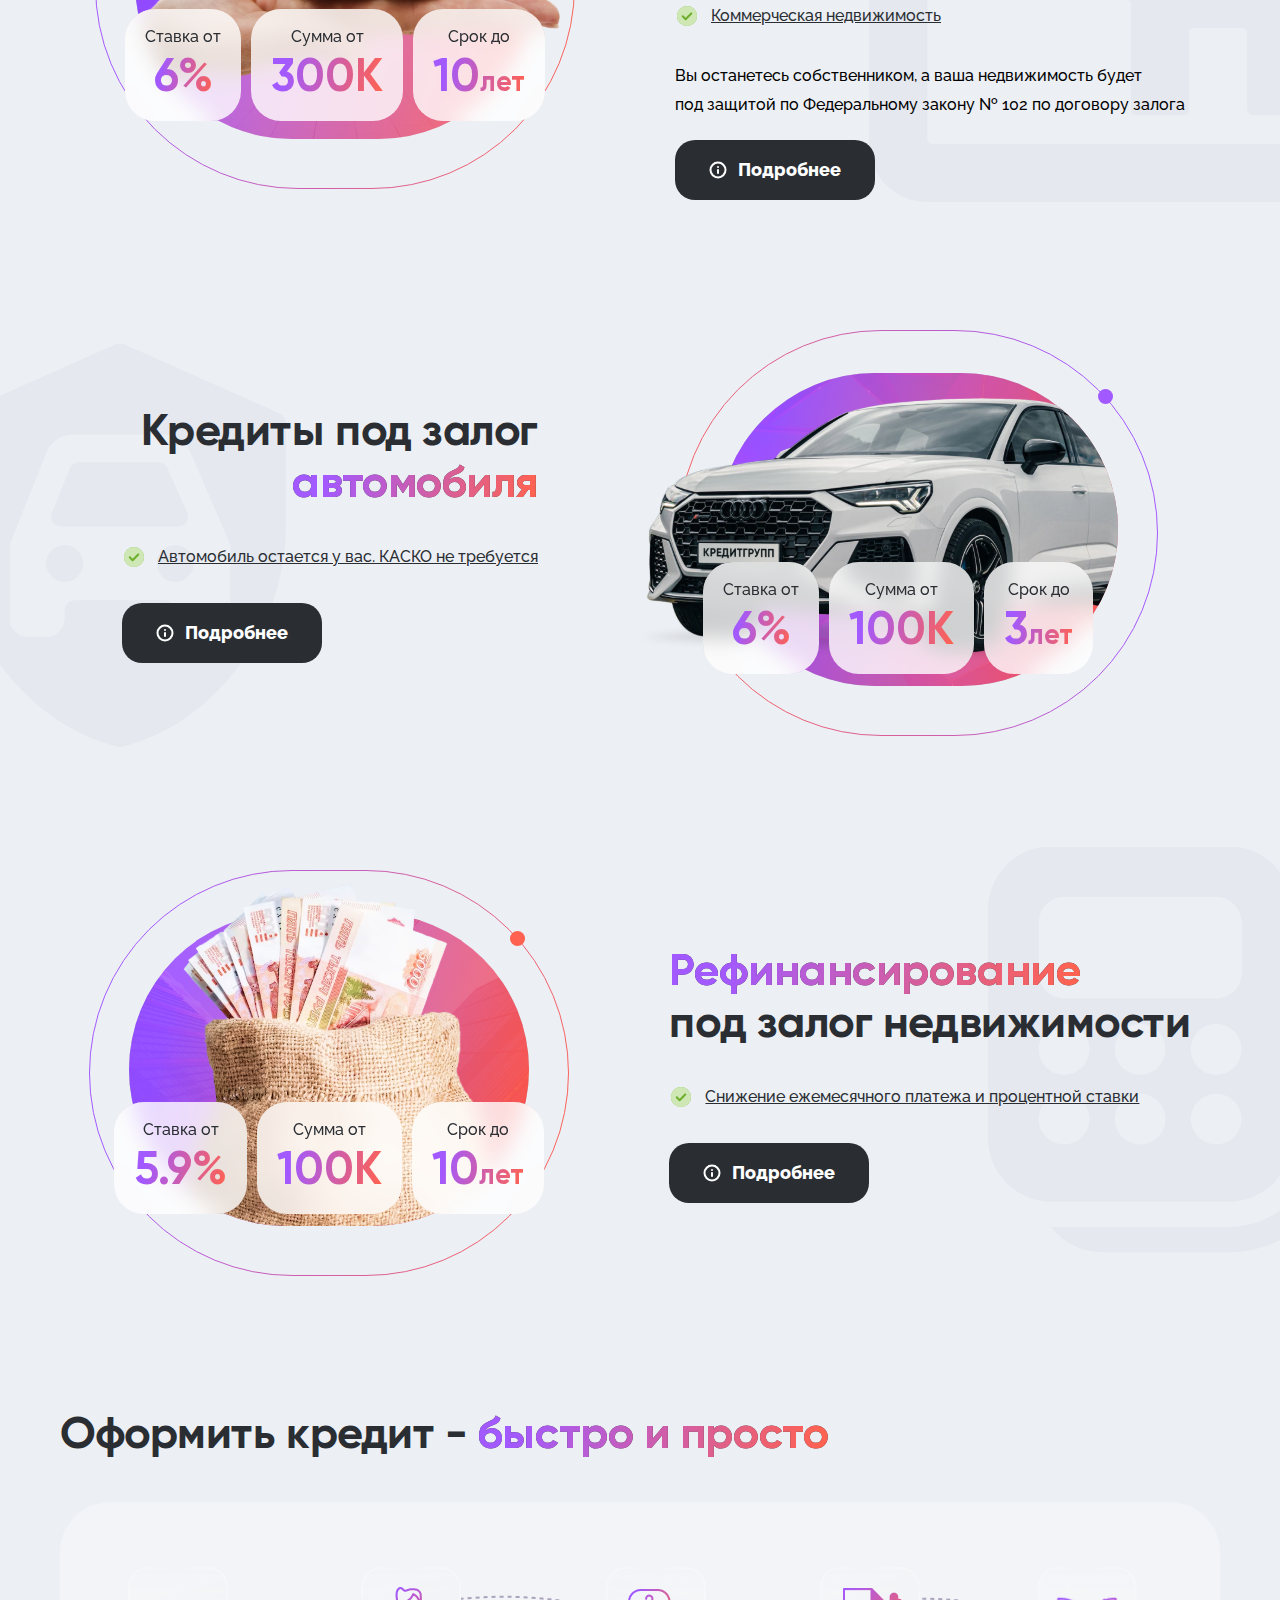
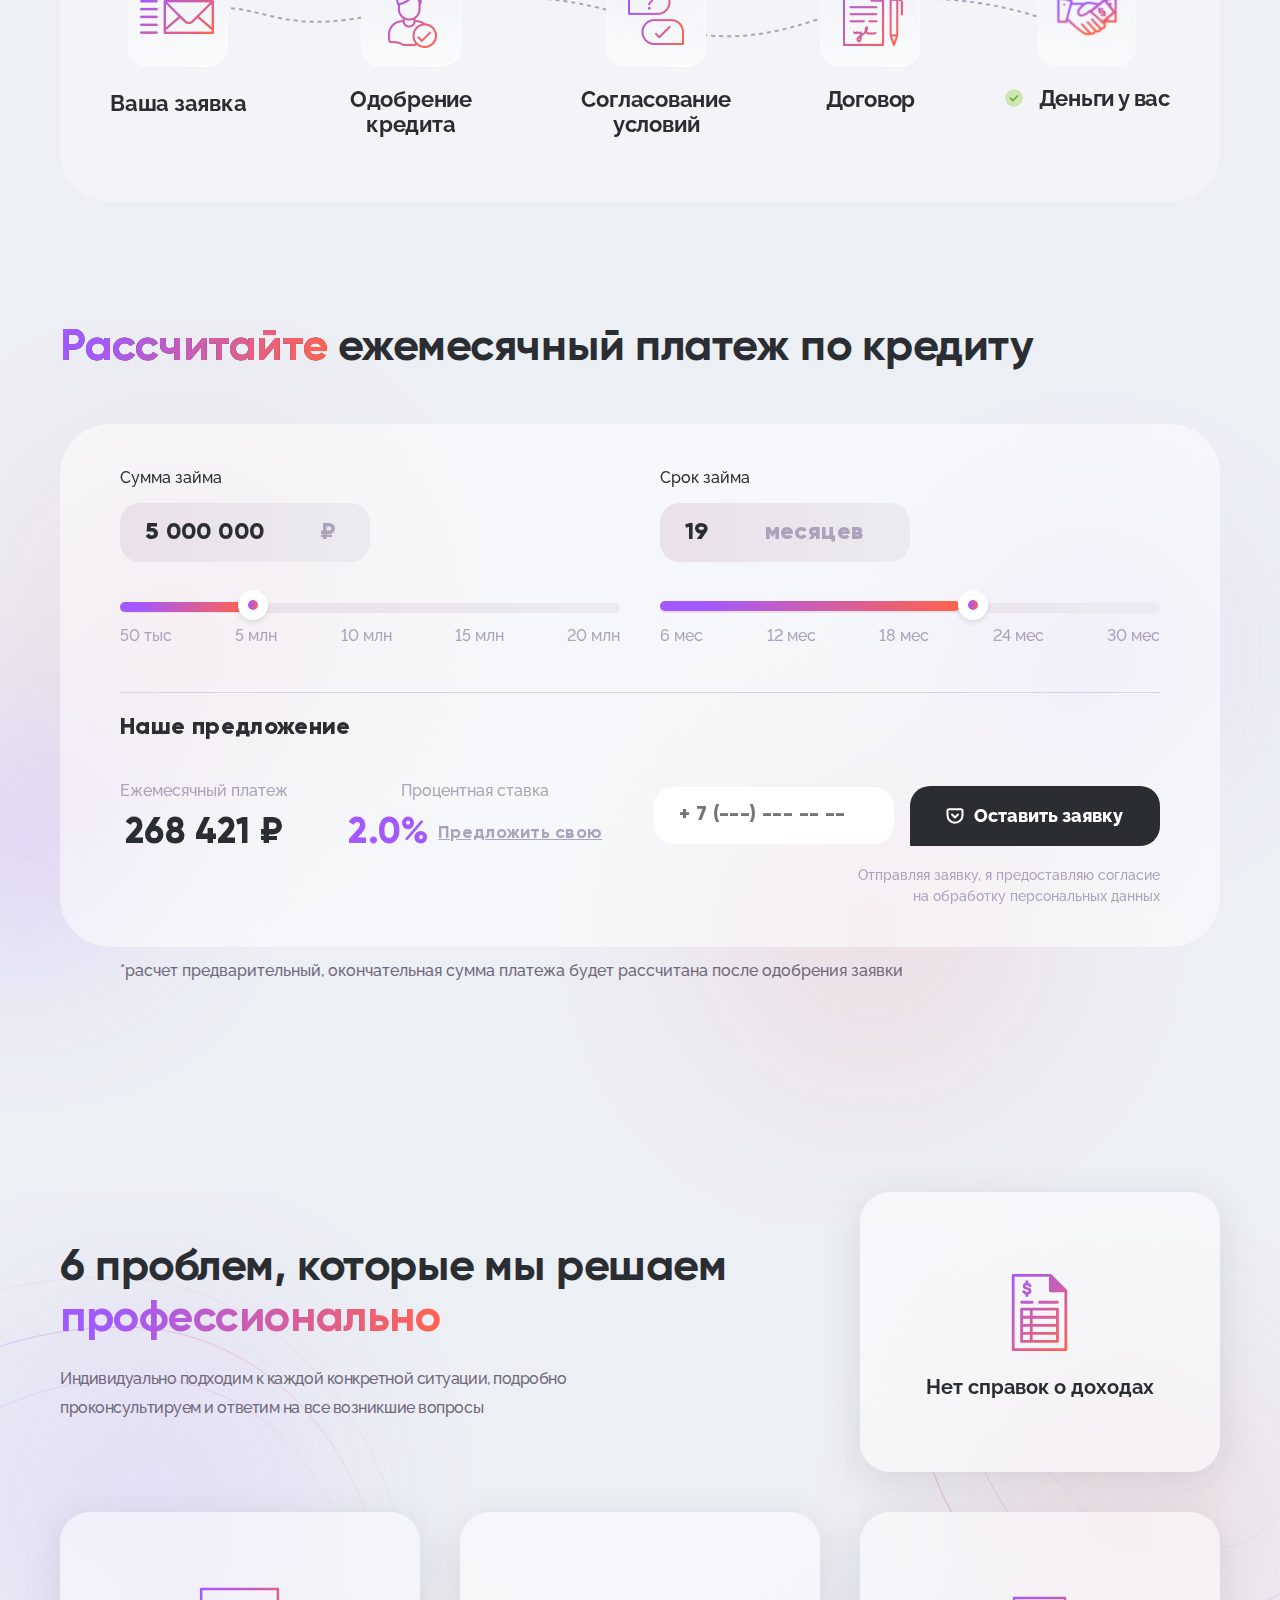
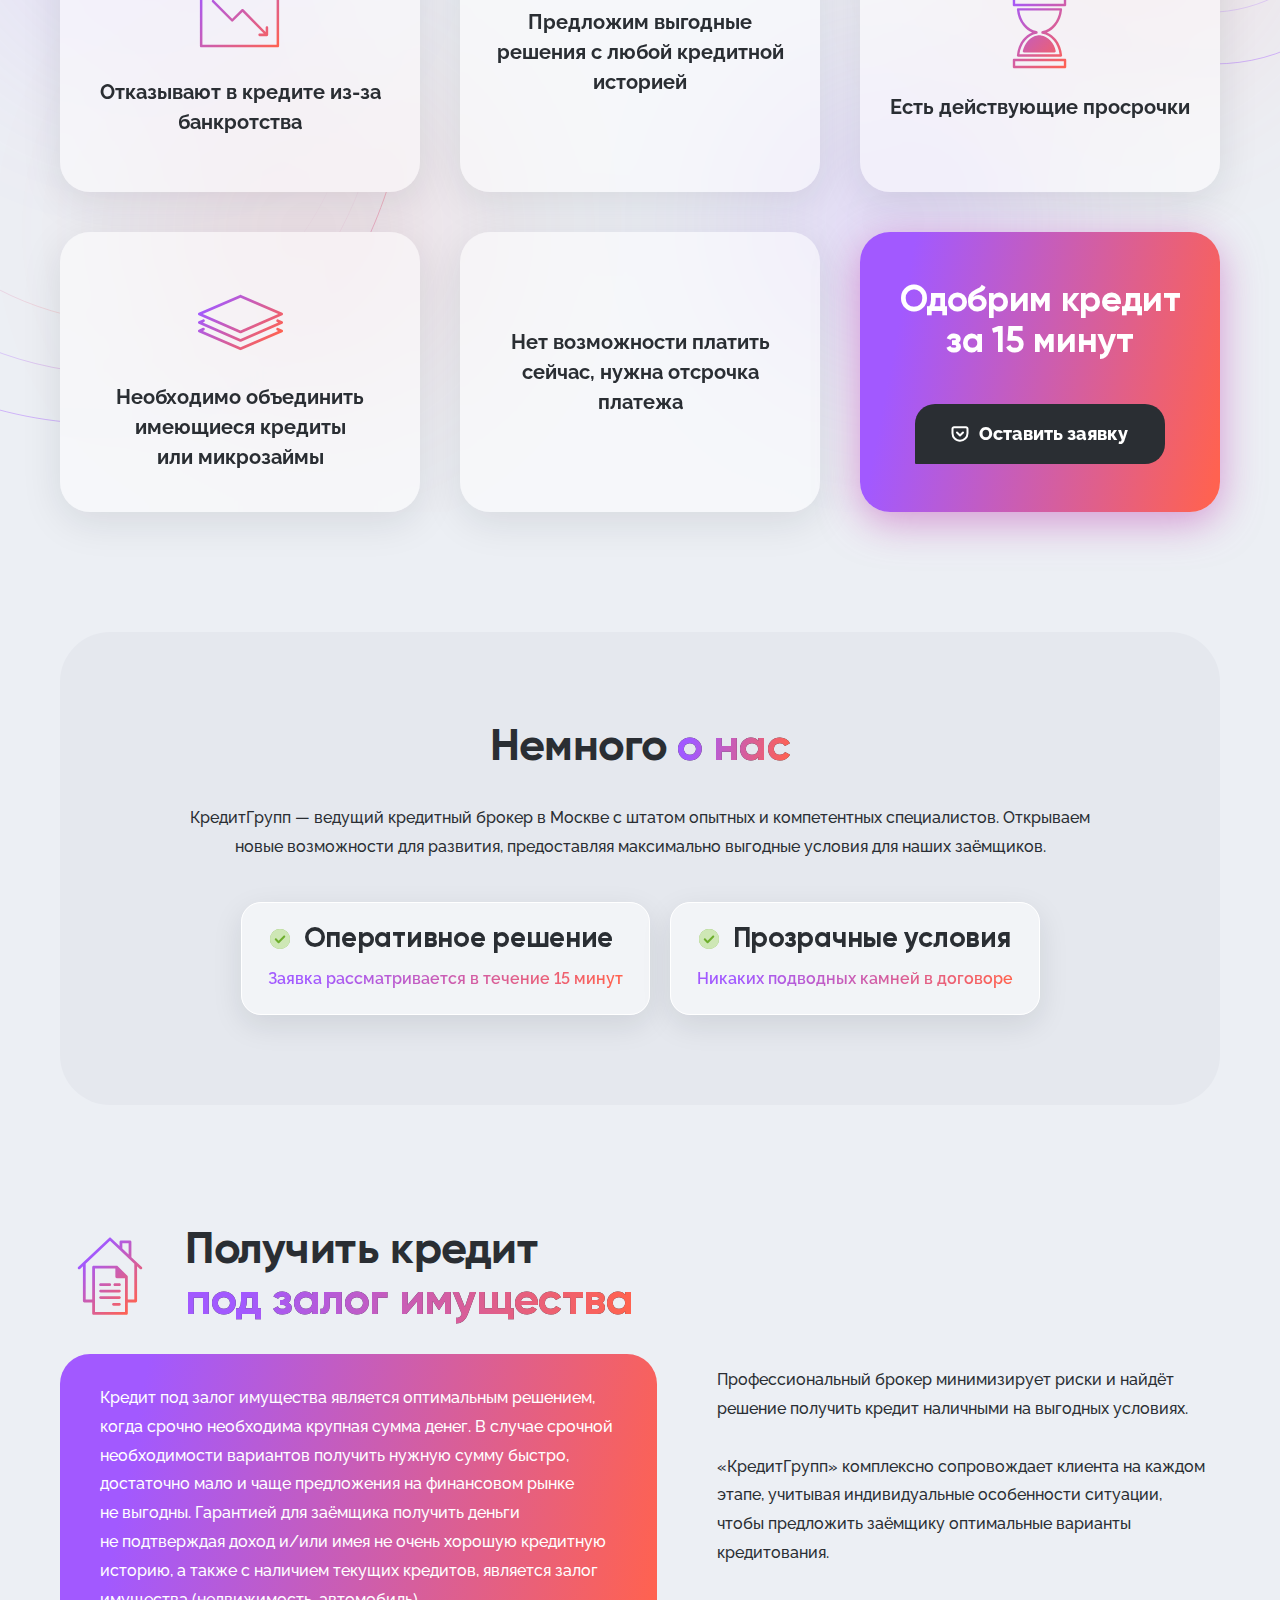
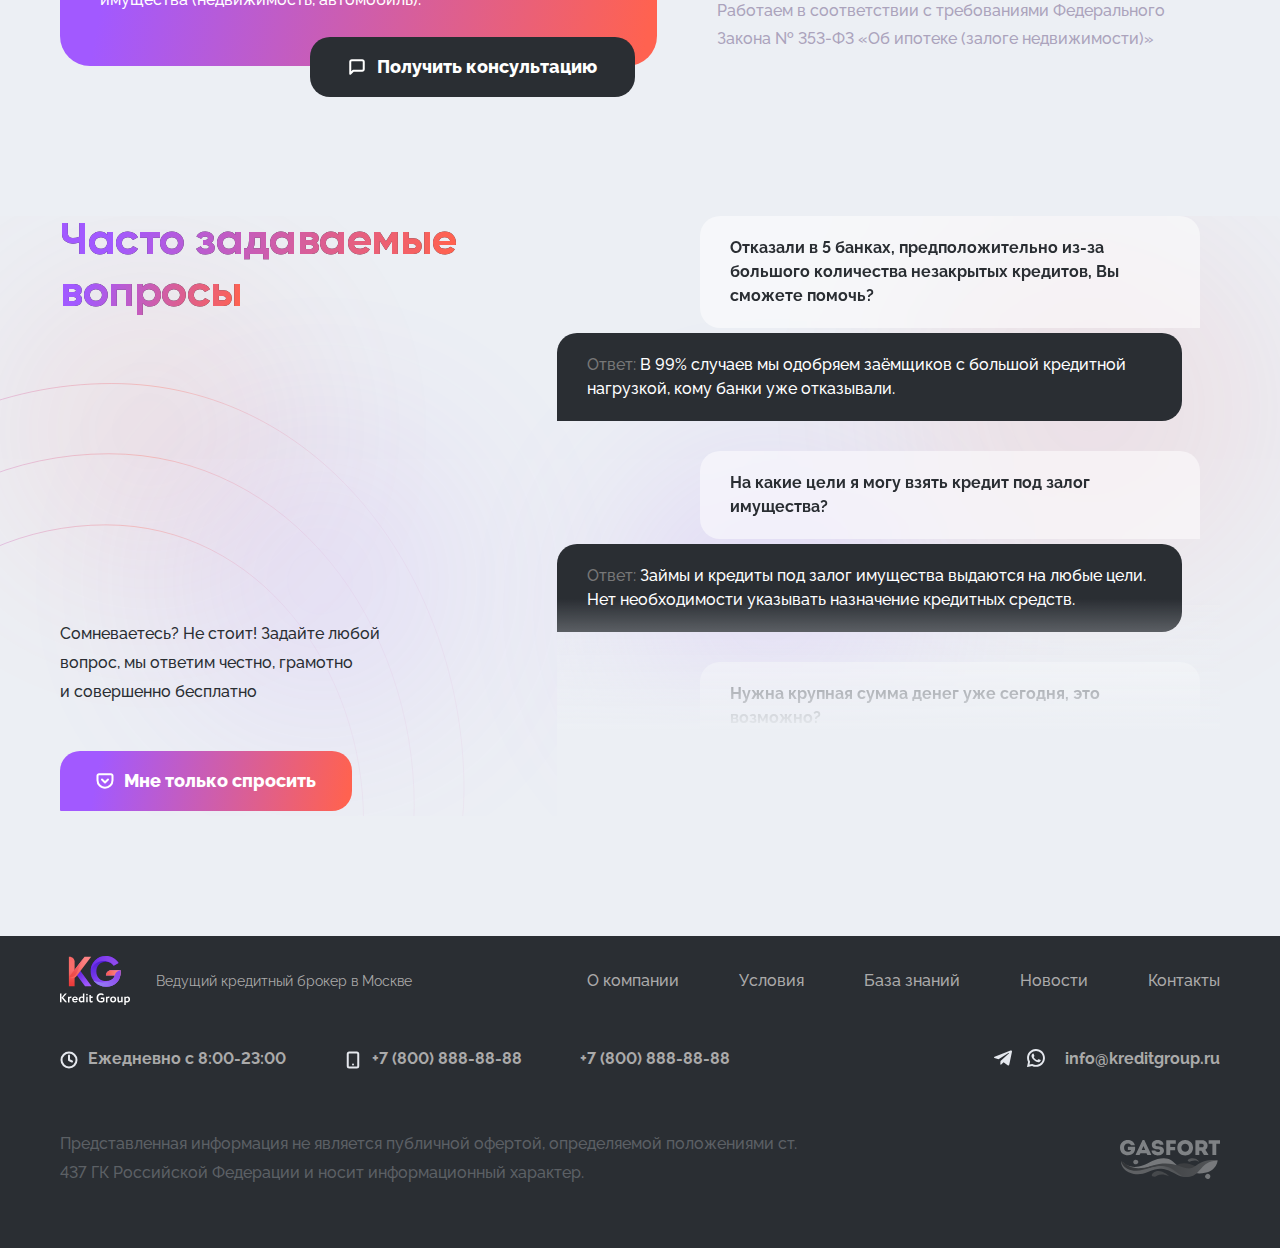
==== commit 970202f7: "new" ====
--- a/index.html
+++ b/index.html
@@ -287,6 +287,10 @@
             </div>
             <div class="right-container">
               <img src="./img/image.svg" alt="" />
+              <div class="item_main_right">
+                <img class="image" src="./img/black-wallet-with-credit-card_image.svg" alt="">
+                <p>Выдаём <span>до 95%</span> от рыночной стоимости залога</p>
+              </div>
             </div>
 
           </div>
--- a/css/main.css
+++ b/css/main.css
@@ -2106,4 +2106,33 @@
   left: -20px;
 }
 
+.item_main_right {
+  position: absolute;
+  top: 380px;
+  left: 150px;
+  background: rgba(255, 255, 255, 0.7);
+  backdrop-filter: blur(15px);
+  /* Note: backdrop-filter has minimal browser support */
+  padding: 19px 33px 20px 28px;
+  border-radius: 30px;
+  display: flex;
+  align-items: center;
+  gap: 23px;
+  width: 410px;
+}
+.item_main_right p {
+  font-family: "Raleway";
+  font-style: normal;
+  font-weight: 700;
+  font-size: 18px;
+  line-height: 21px;
+  font-feature-settings: "pnum" on, "lnum" on;
+  /* black */
+  color: #2A2E33;
+  max-width: 256px;
+}
+.item_main_right p span {
+  color: #A259FF;
+}
+
 /*# sourceMappingURL=main.css.map */
--- a/css/main.css
+++ b/css/main.css
@@ -2106,4 +2106,33 @@
   left: -20px;
 }
 
+.item_main_right {
+  position: absolute;
+  top: 380px;
+  left: 150px;
+  background: rgba(255, 255, 255, 0.7);
+  backdrop-filter: blur(15px);
+  /* Note: backdrop-filter has minimal browser support */
+  padding: 19px 33px 20px 28px;
+  border-radius: 30px;
+  display: flex;
+  align-items: center;
+  gap: 23px;
+  width: 410px;
+}
+.item_main_right p {
+  font-family: "Raleway";
+  font-style: normal;
+  font-weight: 700;
+  font-size: 18px;
+  line-height: 21px;
+  font-feature-settings: "pnum" on, "lnum" on;
+  /* black */
+  color: #2A2E33;
+  max-width: 256px;
+}
+.item_main_right p span {
+  color: #A259FF;
+}
+
 /*# sourceMappingURL=main.css.map */
--- a/css/adaptiv.css
+++ b/css/adaptiv.css
@@ -124,6 +124,27 @@
   }
 }
 @media screen and (max-width: 850px) {
+  .item_main_right {
+    padding: 15px 24px 14px 20px;
+    width: 300px;
+    top: 220px;
+    left: 10px;
+  }
+  .item_main_right .image {
+    width: 37px;
+    height: 34px;
+  }
+  .item_main_right p {
+    font-family: "Raleway";
+    font-style: normal;
+    font-weight: 500;
+    font-size: 14px;
+    line-height: 135%;
+    /* or 19px */
+    font-feature-settings: "pnum" on, "lnum" on;
+    /* black */
+    color: #2A2E33;
+  }
   .right-container img {
     width: 300px;
   }
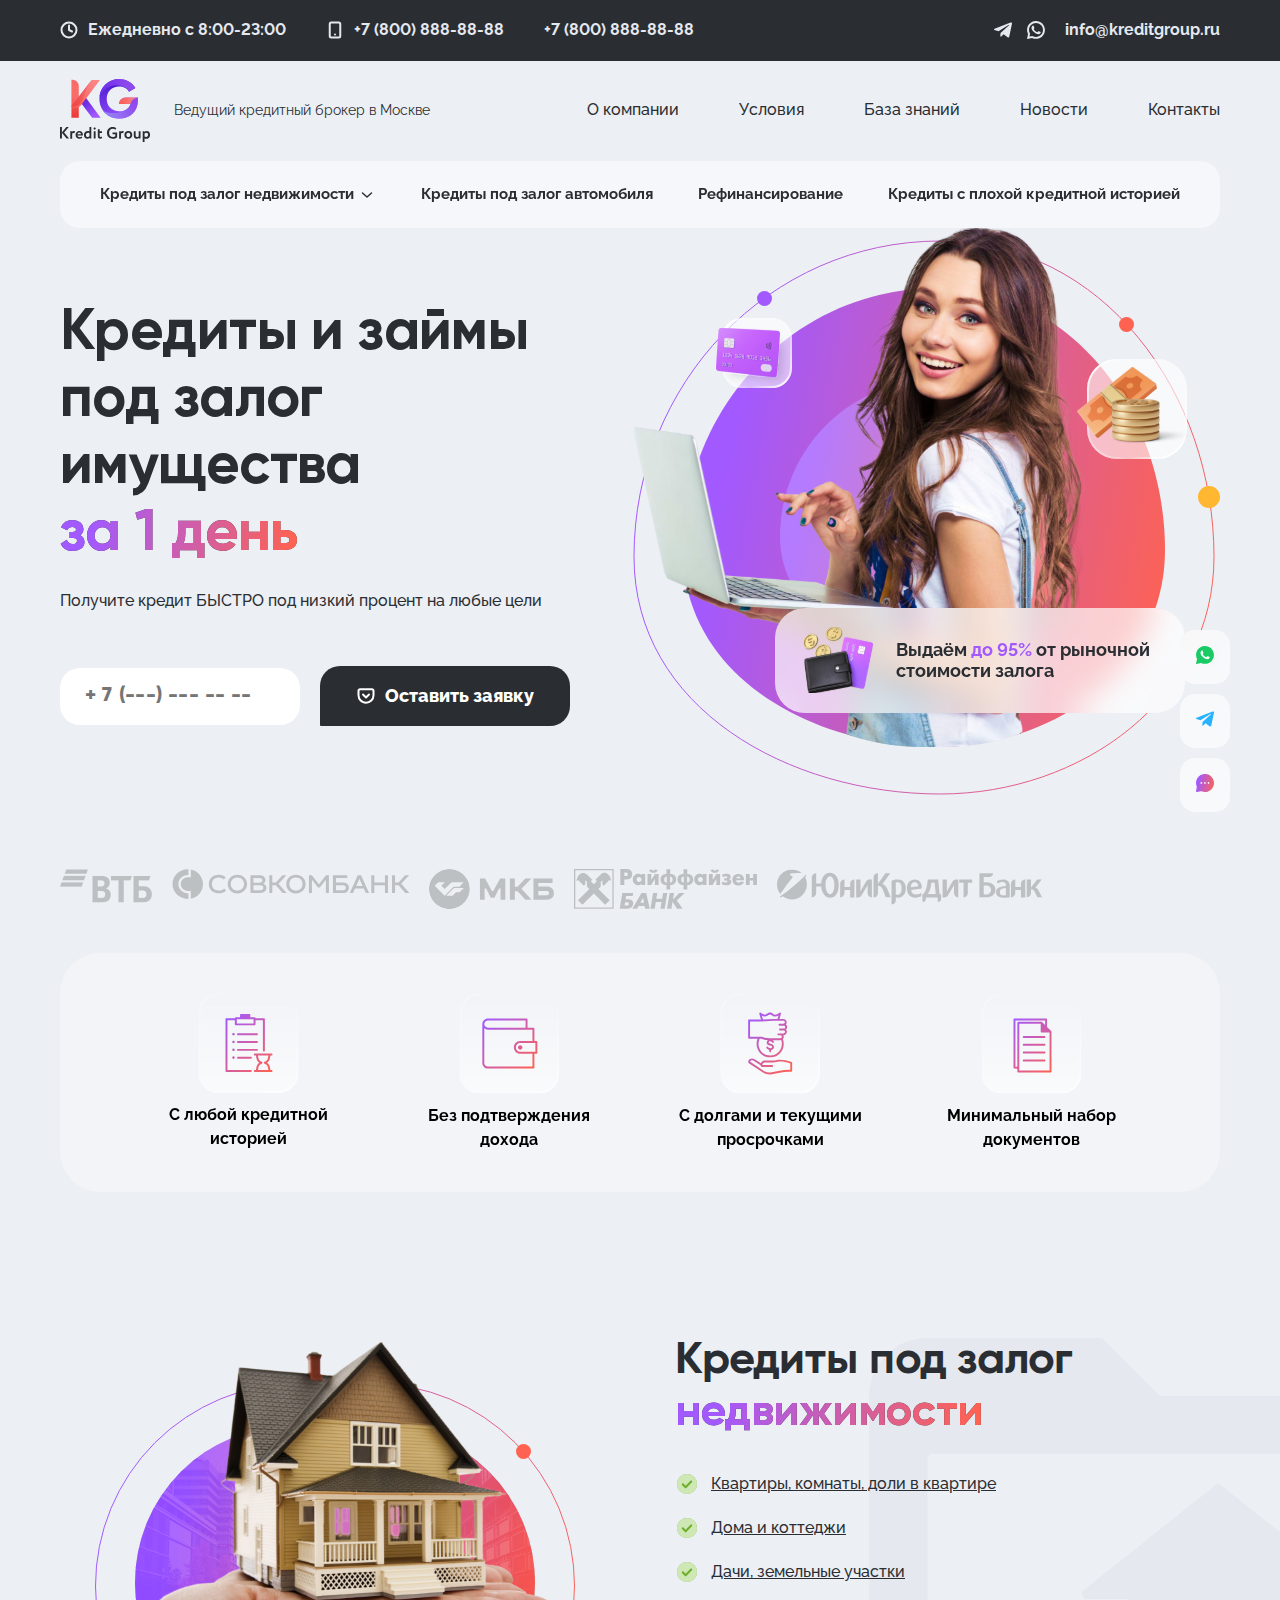
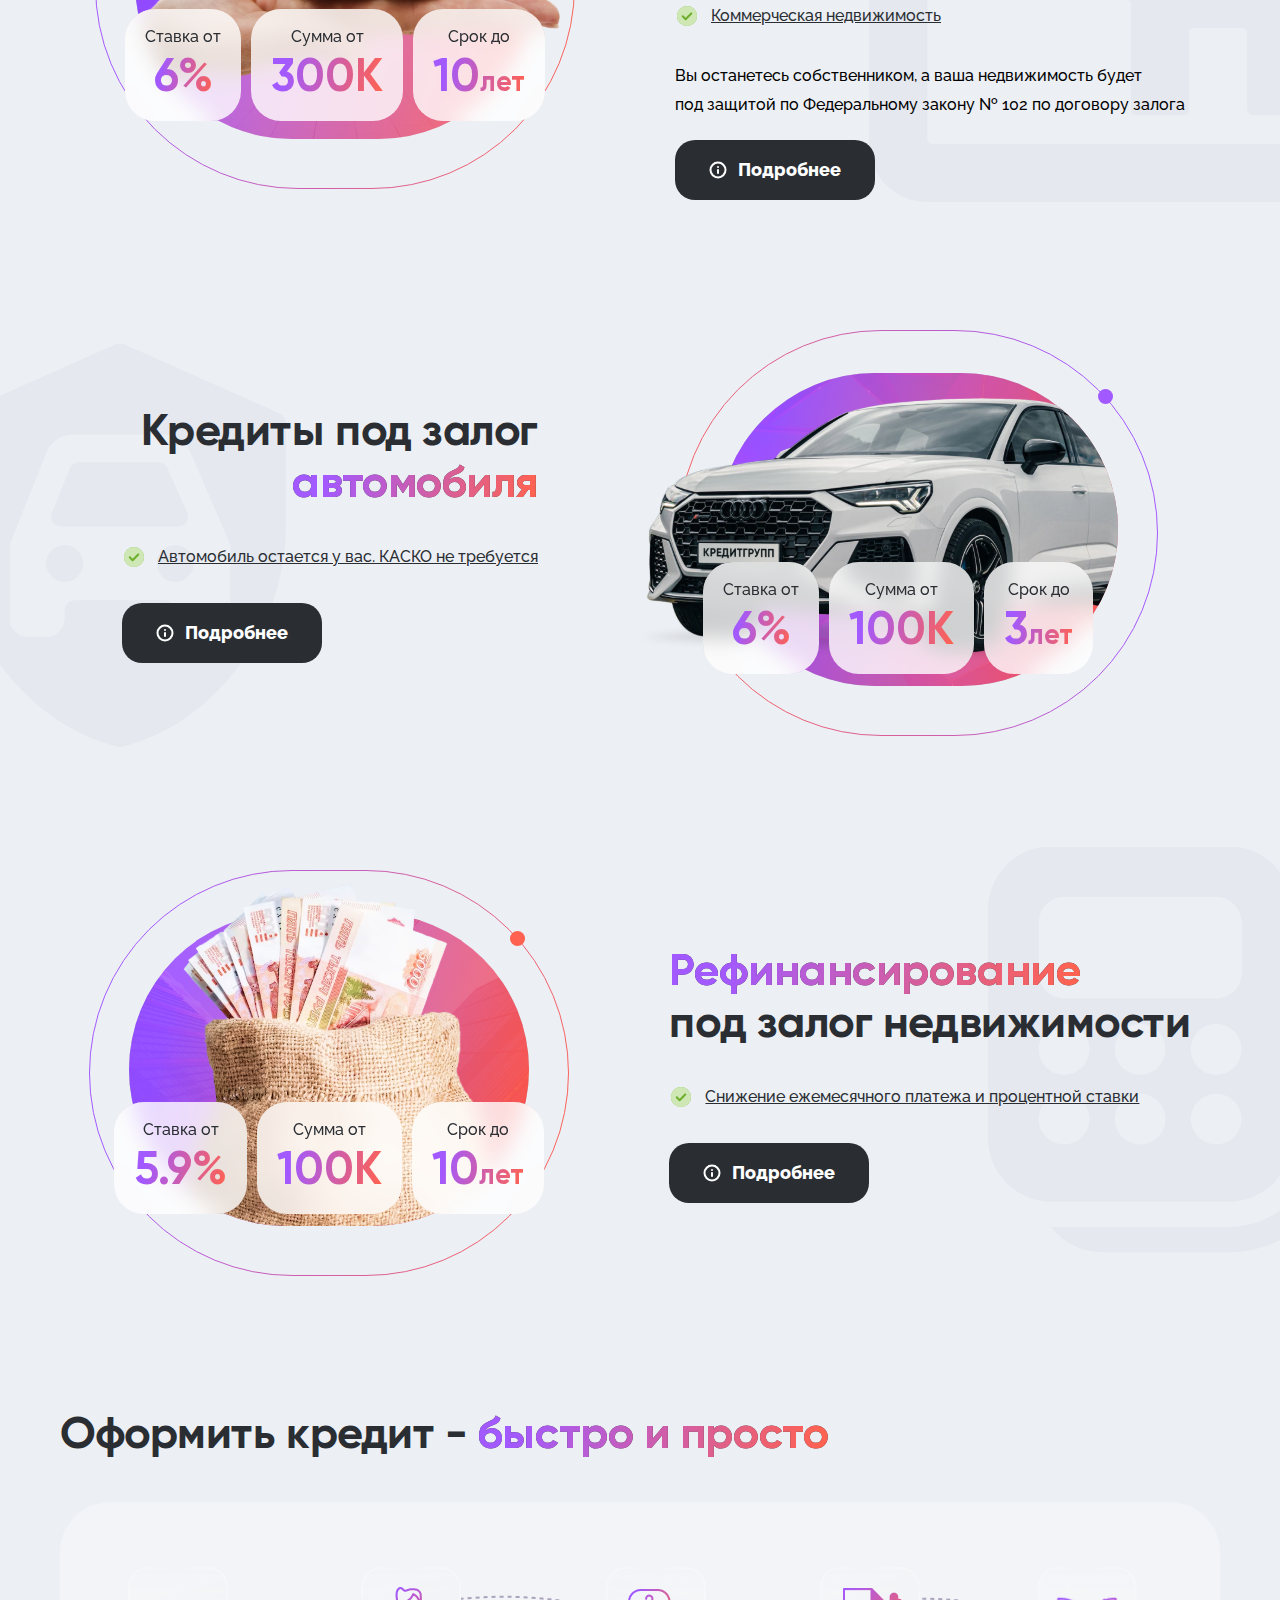
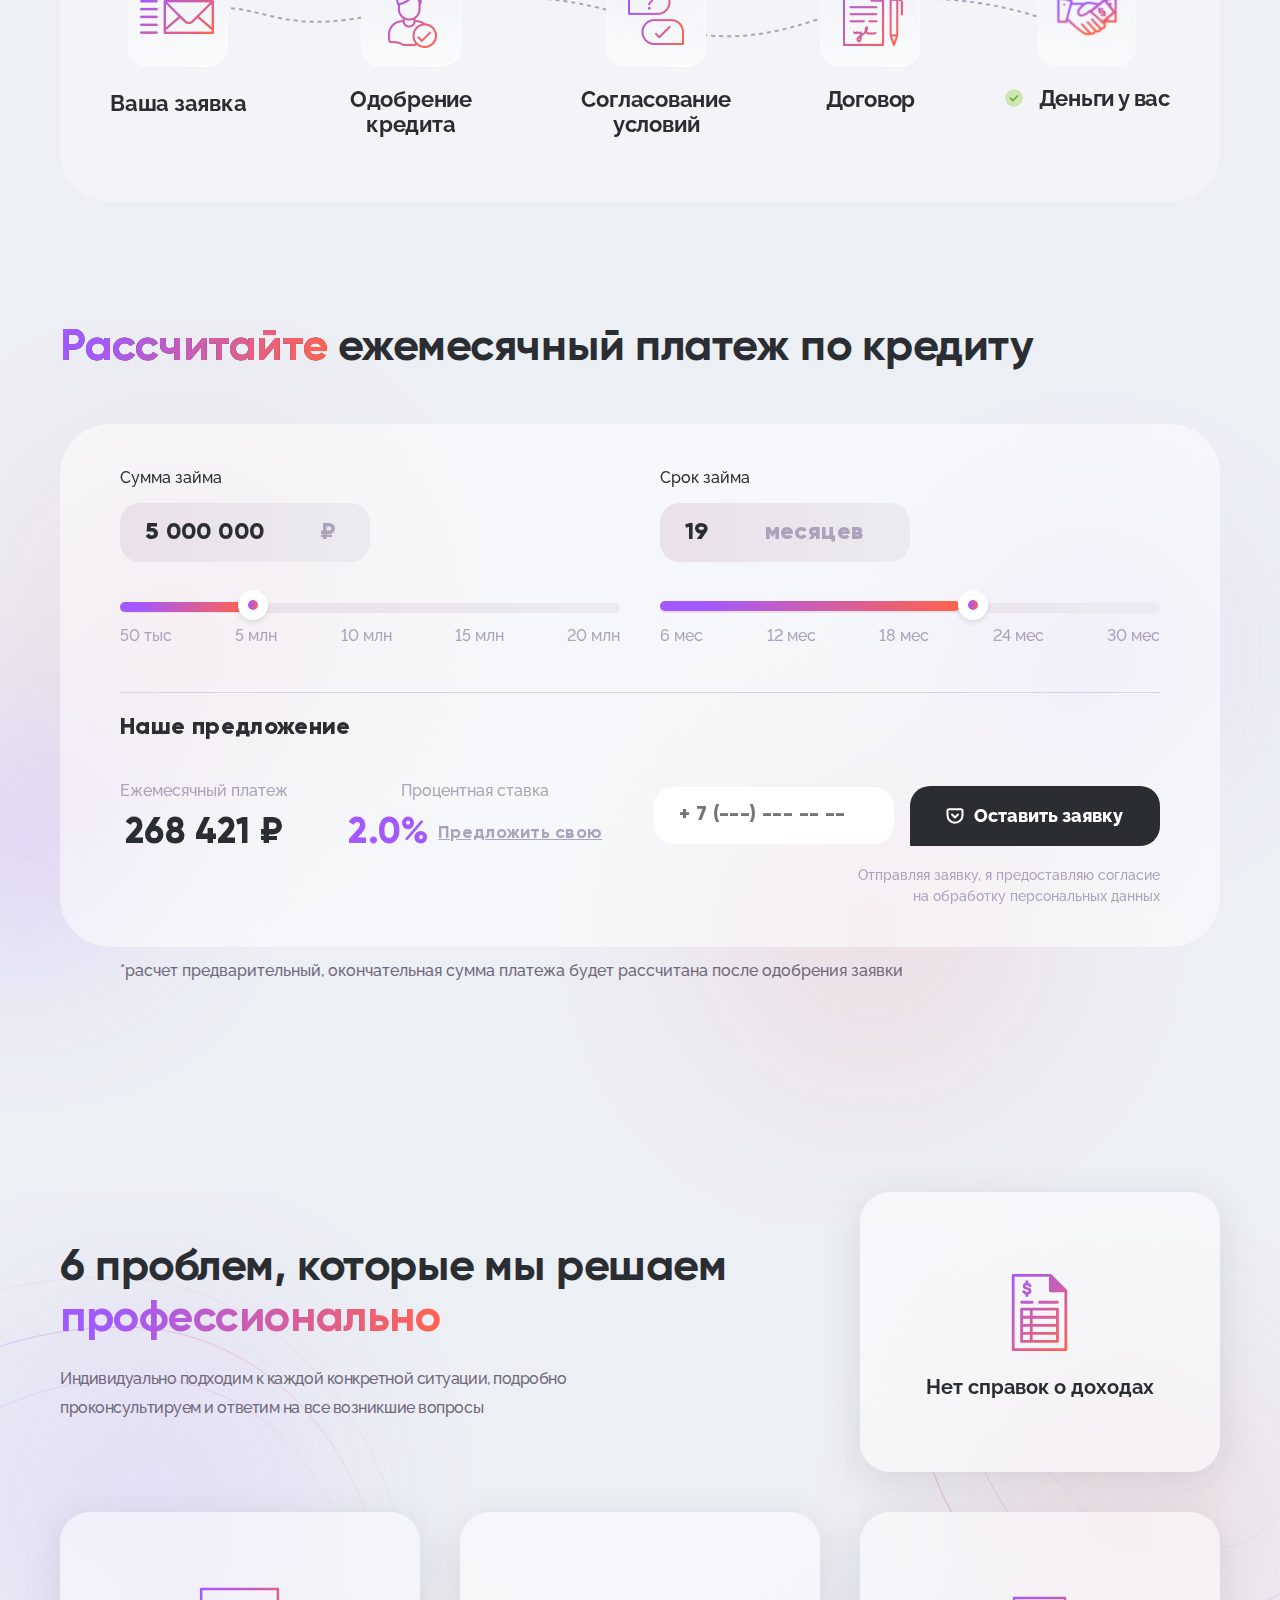
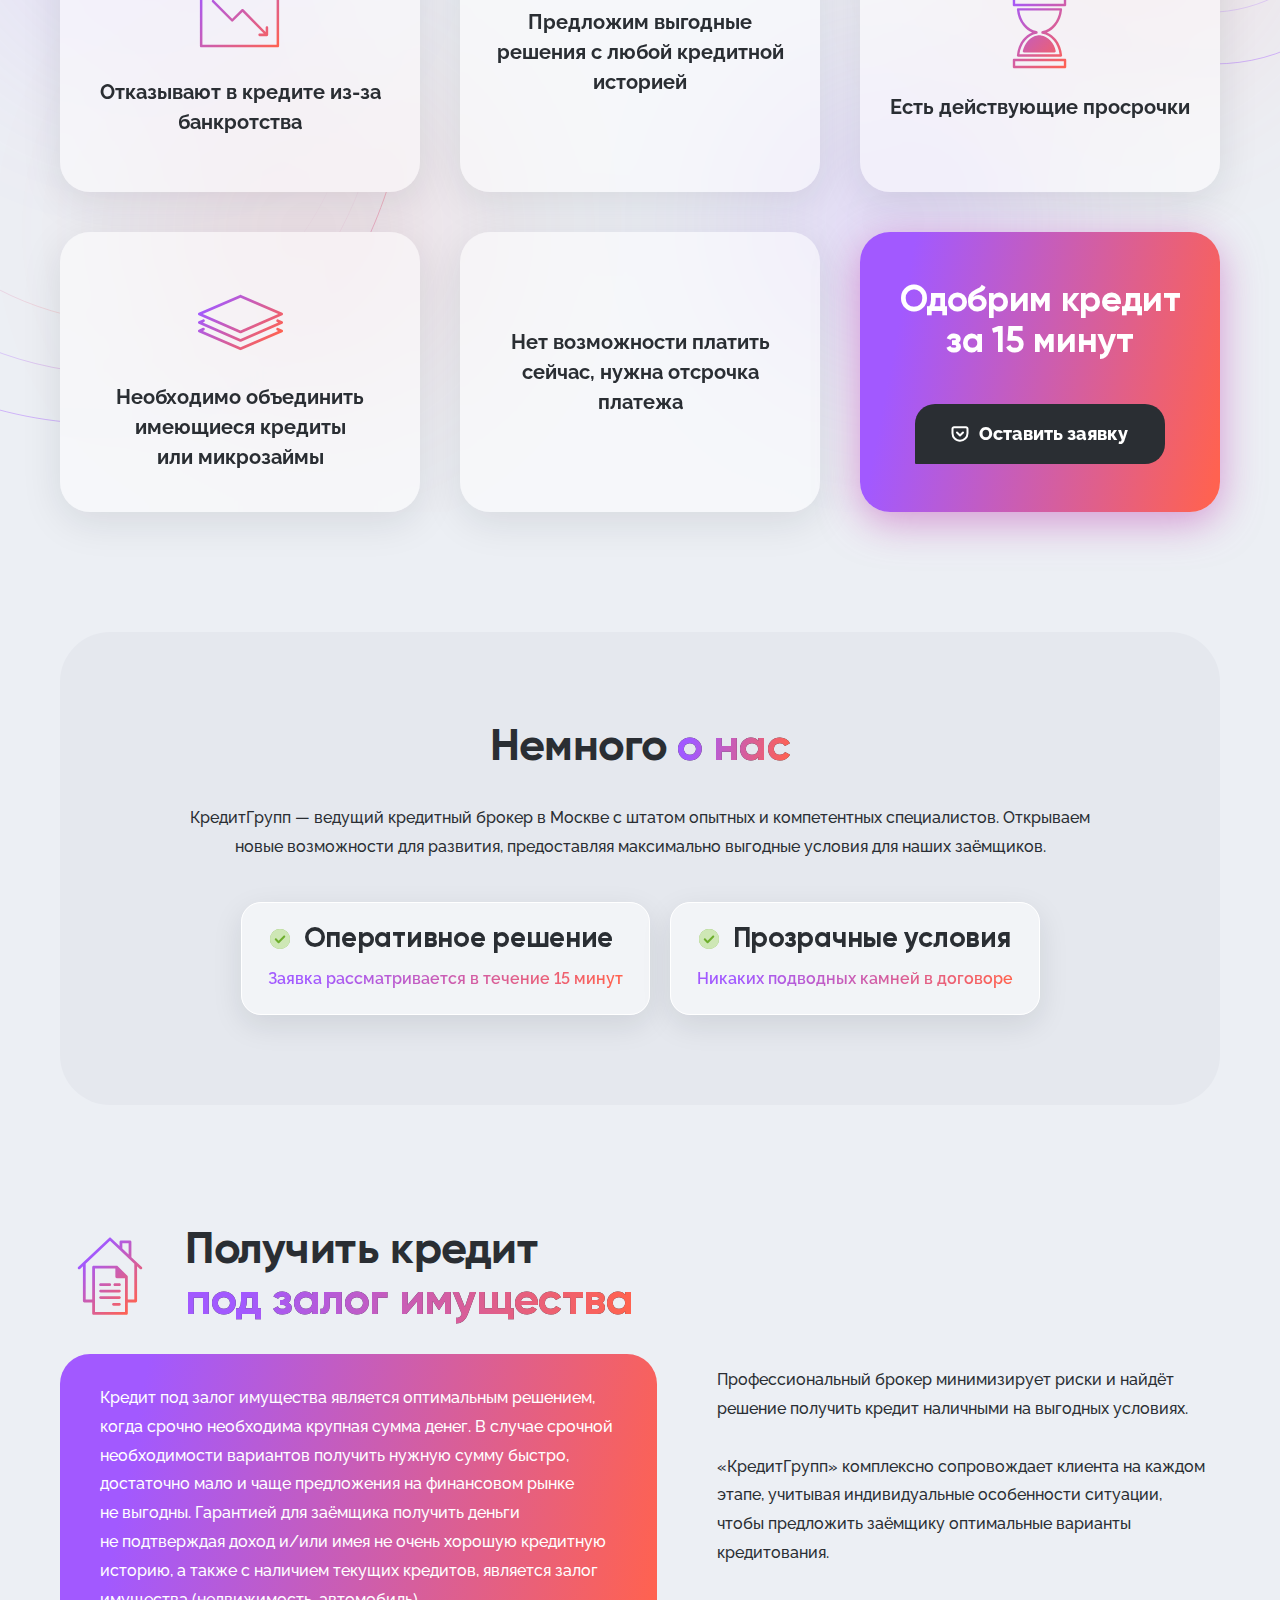
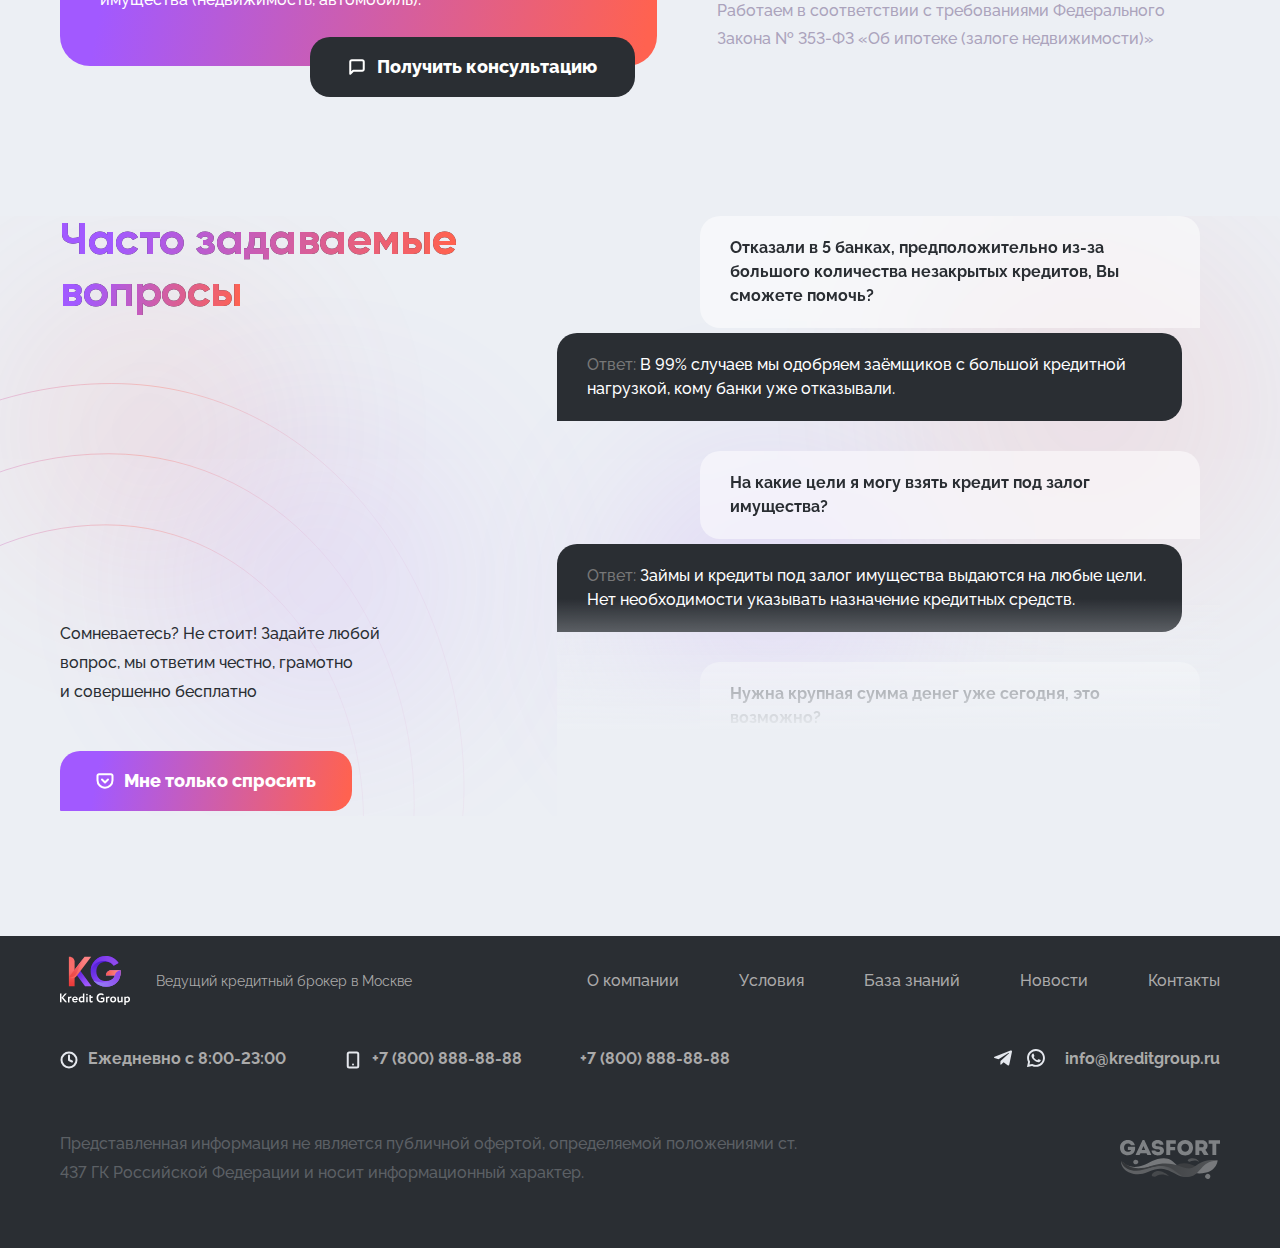
==== commit 619b4ff4: "new nav_fixed" ====
--- a/index.html
+++ b/index.html
@@ -33,6 +33,17 @@
     <title>Title</title>
   </head>
   <body>
+  <div class="nav_static">
+    <a href="#" class="item">
+      <img src="./img/nav_static_img/whatsapp_logo.svg" alt="">
+    </a>
+    <a href="#" class="item">
+      <img src="./img/nav_static_img/telegram_logo.svg" alt="">
+    </a>
+    <a href="#" class="item popup-trigger">
+      <img src="./img/nav_static_img/evaMessageCircleFill1.svg" alt="">
+    </a>
+  </div>
     <div class="popup">
       <div class="popup__content">
         <div class="popup__body">
--- a/css/main.css
+++ b/css/main.css
@@ -16,8 +16,27 @@
 }
 
 body {
+  position: relative;
   background: #eceff4;
   overflow-x: hidden;
+}
+
+.nav_static {
+  display: flex;
+  flex-direction: column;
+  gap: 10px;
+  position: fixed;
+  right: 50px;
+  top: 70vh;
+  z-index: 100;
+}
+.nav_static .item {
+  padding: 16px;
+  background: rgba(255, 255, 255, 0.6);
+  backdrop-filter: blur(15px);
+  /* Note: backdrop-filter has minimal browser support */
+  border-radius: 15px;
+  width: 50px;
 }
 
 datalist {
--- a/css/main.css
+++ b/css/main.css
@@ -16,8 +16,27 @@
 }
 
 body {
+  position: relative;
   background: #eceff4;
   overflow-x: hidden;
+}
+
+.nav_static {
+  display: flex;
+  flex-direction: column;
+  gap: 10px;
+  position: fixed;
+  right: 50px;
+  top: 70vh;
+  z-index: 100;
+}
+.nav_static .item {
+  padding: 16px;
+  background: rgba(255, 255, 255, 0.6);
+  backdrop-filter: blur(15px);
+  /* Note: backdrop-filter has minimal browser support */
+  border-radius: 15px;
+  width: 50px;
 }
 
 datalist {
--- a/css/adaptiv.css
+++ b/css/adaptiv.css
@@ -171,6 +171,18 @@
   .sub_title {
     font-size: 24px;
     max-width: 300px;
+  }
+  .nav_static {
+    right: 10px;
+    gap: 5px;
+    top: 75vh;
+  }
+  .nav_static .item {
+    width: 30px;
+    padding: 5px;
+  }
+  .nav_static .item img {
+    width: 20px;
   }
   .bistroe_odobrenie .item .bottom_info {
     display: flex;
